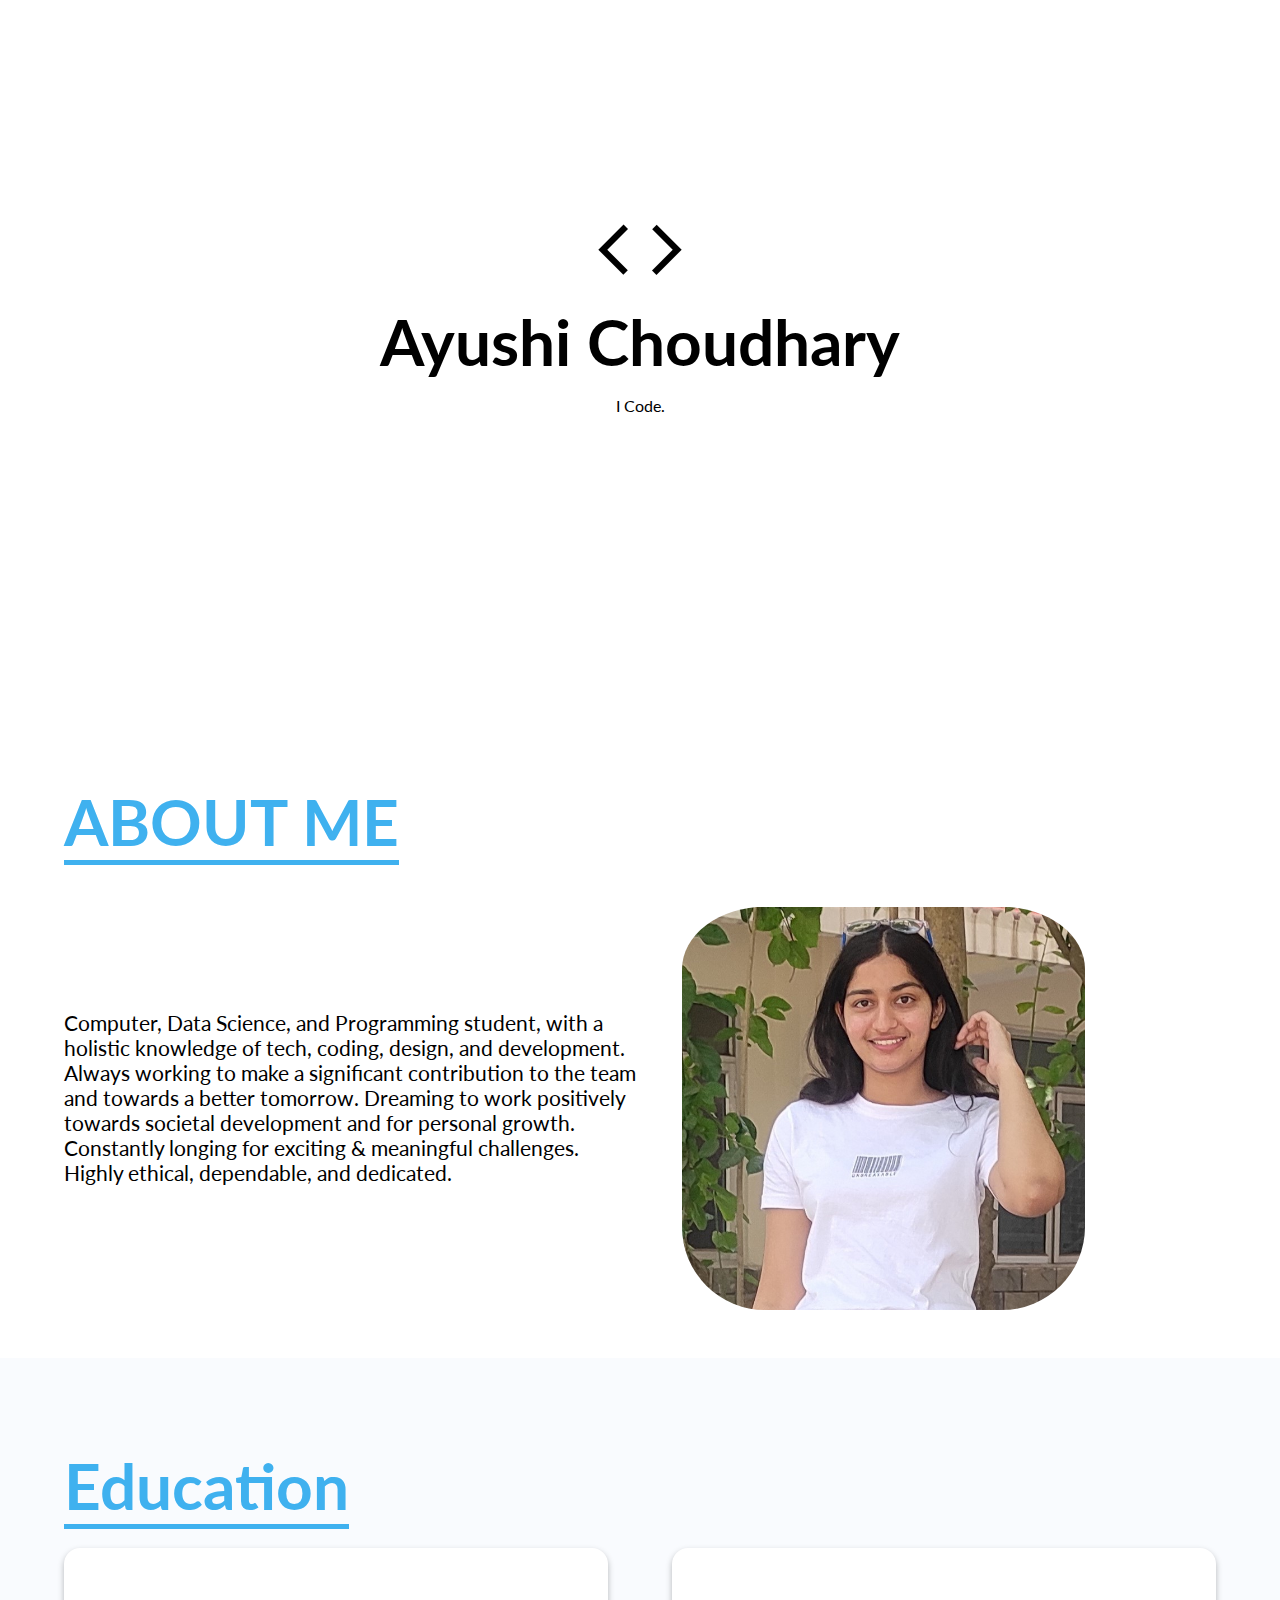
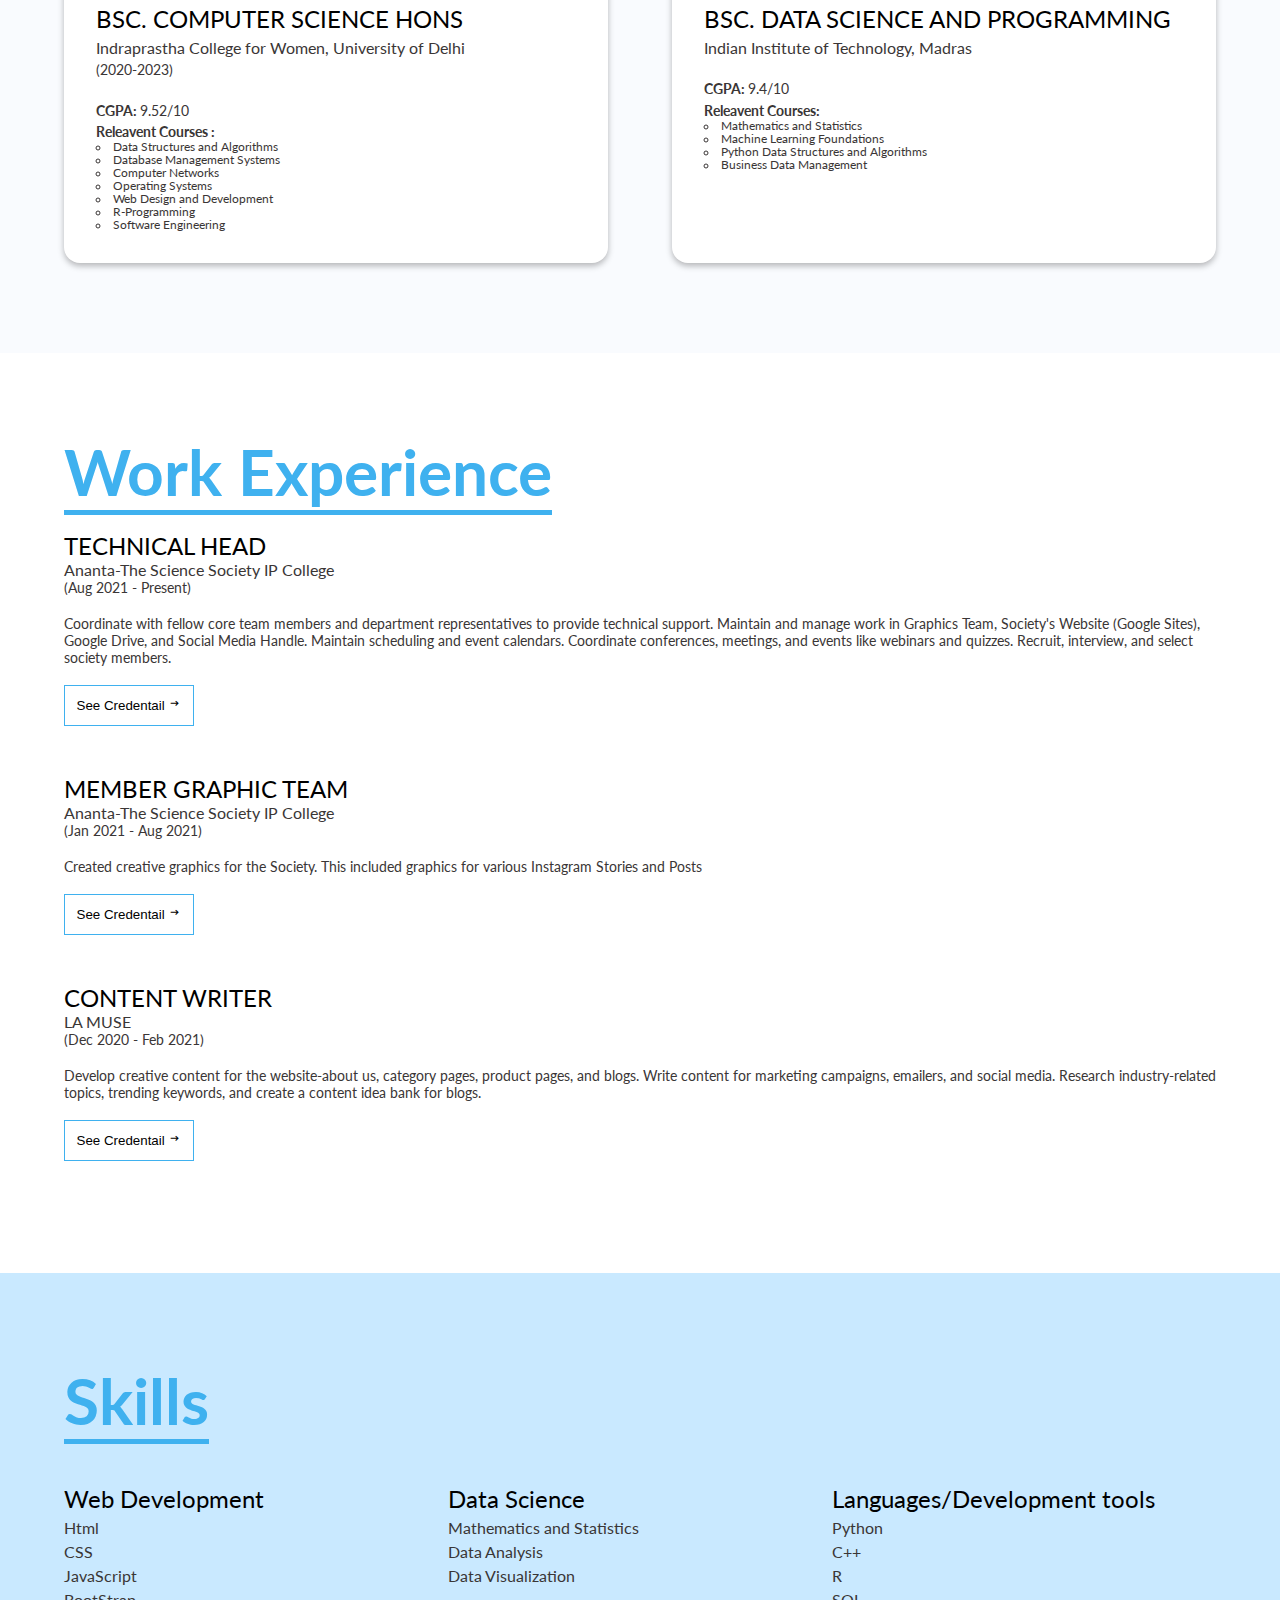
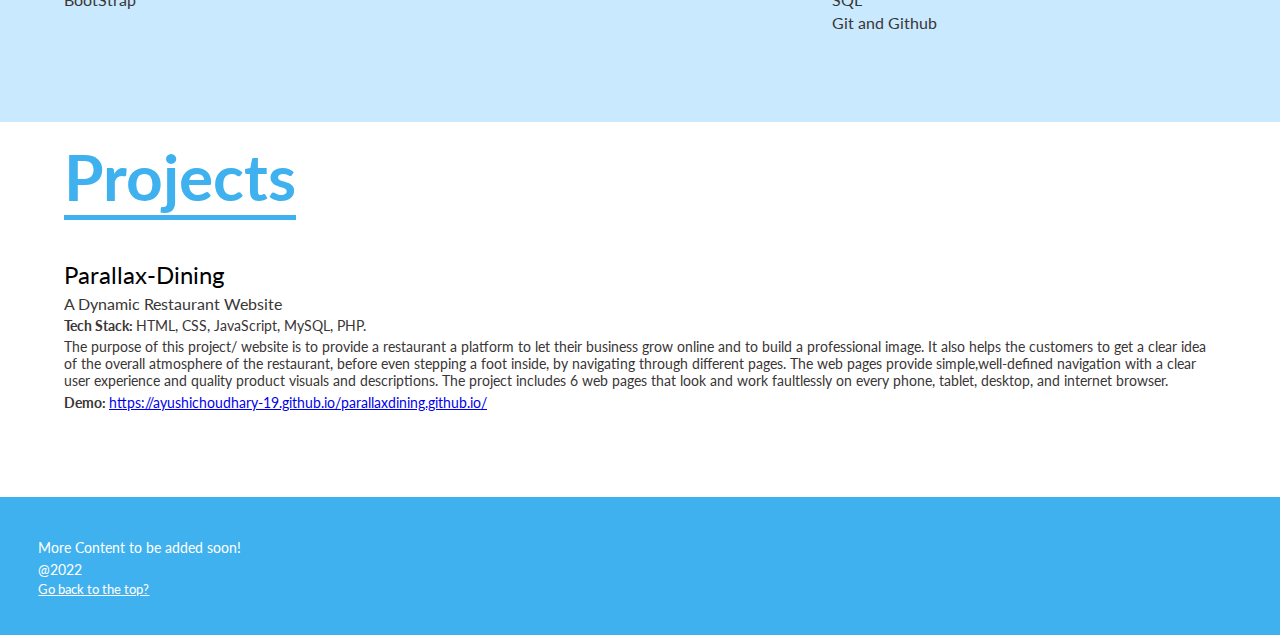
==== index.html @ 1854f790 "commenting incomplete navbar links" ====
<!DOCTYPE html>
<html lang="en">
<head>
    <meta charset="UTF-8">
    <meta http-equiv="X-UA-Compatible" content="IE=edge">
    <meta name="viewport" content="width=device-width, initial-scale=1.0">
    <title>Ayushi Choudhary</title>

    <!-- For Google Icons -->
    <link rel="stylesheet" href="https://fonts.googleapis.com/css2?family=Material+Symbols+Outlined:opsz,wght,FILL,GRAD@40,200,0,0" />
    <link rel="stylesheet" href="https://fonts.googleapis.com/css2?family=Material+Symbols+Outlined:opsz,wght,FILL,GRAD@48,400,0,0" />

     <!-- CSS File -->
     <link rel="stylesheet" href="portfolio.css">
     

</head>

<body id="body" >
   <header>
    <li><button id="hamburger-button" onclick="showNavbar()"><span class="material-symbols-outlined hamburger" id="hamburger">
        menu
        </span>
    </button></li>  
   
    <nav id="navbar">
        <button  id="hamburger-button" onclick="hideNavbar()">  <span class="material-symbols-outlined close-icon" id="close-icon">
            close
            </span>
        </button>
        <ul>
                
            <li>
                <a href="#education"> Education</a>
            </li>
            <li>
                <a href="#work-experience">Work Experience</a>
            </li>
            <li>
               <a href="#skills">Skills</a> 
            </li>
            <li>
               <a href="#projects">Projects</a> 
            </li>
            <!-- <li>
                <a href="#certificates">Certificates</a> 
            </li>
            <li>
                <a href="#achievements">Achievements</a> 
            </li> -->
          
        </ul>

        <ul class="right-nav-elements">
            <li>
                <span class="contact-me-span">
                    <button class="dropbtn">Contact Me
                     <span class="material-symbols-outlined drop-down" >
                    arrow_drop_down </span> 
                    </button> 
                    <div class="dropdown-content">
                        <a href="">Linkdin <i class="fa-thin fa-envelope"></i></a>
                        <a href="">Email</a>
                    </div>
                </span>
                <span class="material-symbols-outlined dark-mode" id="dark-mode"onclick="toDarkMode()">
                    dark_mode
                    </span>
                    <span class="material-symbols-outlined light-mode" id="light-mode"onclick="toLightMode()">
                        light_mode
                        </span>    
            
            </li>
        </ul>

                
    </nav>
<!-- header -->
 
            
        <div class="header-content">
        <span class="material-symbols-outlined code-icon">
            code
            </span>
        <h1>Ayushi Choudhary</h1>
        <p>I <span id="changing">Code</span>.</p>
        </div>

    </header>

    <div class="about-me">
        <h1>
            ABOUT ME
        </h1>
   
        <div class="about-me-content">
            <p>Computer, Data Science, and Programming student, with a holistic knowledge of tech, coding, design, and development. Always working to make a significant contribution to the team and towards a better tomorrow. Dreaming to work positively towards societal development and for personal growth. Constantly longing for exciting & meaningful challenges. Highly ethical, dependable, and dedicated.</p>
            <img src="images/20220718_050954.jpg">

        </div>
    </div> 

    <div class="education"  id="education">
        <h1>
            Education
        </h1>
     
      <br>
        <ul class="education-boxes">
        <div id="CS-Hons">         
        <li>BSC. COMPUTER SCIENCE HONS </li>
        <li class="subname">Indraprastha College for Women, University of Delhi</li>
        <li class="sub-subname">(2020-2023) </li>
        <br>
        <li class="sub-subname"><b>CGPA: </b>9.52/10</li>
        <li class="sub-subname"><b>Releavent Courses : </b>
            <ul class="list-of-courses">
                <li>Data Structures and Algorithms</li>
                <li>Database Management Systems</li>
                <li>Computer Networks</li>
                <li>Operating Systems</li>
                <li>Web Design and Development</li>
                <li>R-Programming</li>
                <li>Software Engineering</li>
            </ul>
        
        </li>
        </div>  
      
        <div id="BSC-DS">
        <li>BSC. DATA SCIENCE AND PROGRAMMING </li>
        <li class="subname">Indian Institute of Technology, Madras</li>
        <br>
      
        <li class="sub-subname"><b>CGPA: </b>9.4/10</li>
        <li class="sub-subname"><b>Releavent Courses: </b>
            <ul class="list-of-courses">
                <li>Mathematics and Statistics</li>
                <li>Machine Learning Foundations</li>
                <li>Python Data Structures and Algorithms</li>
                <li>Business Data Management</li>
            </ul>
        </div>
        </ul>
    </div>

    <!-- WORK EXPERIENCE -->
    <div class="work-experience" id="work-experience">
        <h1>
            Work Experience
        </h1>
       
        <div class="work-experience-content">
            
                <span>
                    <p id="title">TECHNICAL HEAD</p>
                    
                    <p class="subname">Ananta-The Science Society IP College</p>
                    <p class="sub-subname">(Aug 2021 - Present)</p>
                    <br>
               
                    <p class="sub-subname">Coordinate with fellow core team members and department representatives to provide technical support. Maintain and manage work in Graphics Team, Society's Website (Google Sites), Google Drive, and Social Media Handle. Maintain scheduling and event calendars. Coordinate conferences, meetings, and events like webinars and quizzes. Recruit, interview, and select society members.</p>
                  <br>
                    <button class="view-more">See Credentail  <span class="material-symbols-outlined arrow">
                        arrow_right_alt
                        </span></button>
                </span>
            <!-- <img src="images/png_20220718_060745_0000.png"> -->
            <span>
            
            
                <p id="title">MEMBER GRAPHIC TEAM</p>
                
                <p class="subname">Ananta-The Science Society IP College</p>
                <p class="sub-subname">(Jan 2021 - Aug 2021)</p>
                <br>
                 
                <p class="sub-subname">Created creative graphics for the Society. This included graphics for various Instagram Stories and Posts</p>
                <br>
                <button class="view-more">See Credentail  <span class="material-symbols-outlined arrow">
                    arrow_right_alt
                    </span></button>
           </span>
           <!-- <img src="images/20220718_060437.jpg"> -->
           <span>
            <p id="title">CONTENT WRITER</p>
            
            <p class="subname">LA MUSE</p>
            <p class="sub-subname">(Dec 2020 - Feb 2021)</p>
            <br>
       
            <p class="sub-subname">Develop creative content for the website-about us, category pages, product pages, and blogs. Write content for marketing campaigns, emailers, and
                social media. Research industry-related topics, trending keywords, and
                create a content idea bank for blogs.</p>
                <br>
            <button class="view-more">See Credentail  <span class="material-symbols-outlined arrow">
                   arrow_right_alt
              </span>  </button>  
        </span>
        <!-- <img src="images/20220718_060456.jpg"> -->
    
      
    </div>
    </div>

    <!-- skills -->
    <div class="skills" id="skills">
        <h1>Skills</h1>
        <div class="skills-grid">
        <ul class="skills-cell">
            <li class="each-skill-heading">Web Development</li>
            <li class="subname">Html</li>
            <li class="subname">CSS</li>
            <li class="subname">JavaScript</li>
            <li class="subname">BootStrap</li>
        </ul>
        <ul class="skills-cell">
            <li class="each-skill-heading">Data Science</li>
            <li class="subname">Mathematics and Statistics</li>
            <li class="subname">Data Analysis</li>
            <li class="subname">Data Visualization</li>
        </ul>
        <ul class="skills-cell">
            <li class="each-skill-heading">Languages/Development tools</li>
            <li class="subname">Python</li>
            <li class="subname">C++</li>
            <li class="subname">R</li>
            <li class="subname">SQL</li>
            <li class="subname">Git and Github</li>
        </ul>
    </div>
</div>

    <!-- projects -->
    <div class="projects" id="projects">
        <h1>
            Projects
        </h1>
      <div class="project-contents">
        <ul>
        <span>
        <li class="CS-Hons">Parallax-Dining</li>
        <li class="subname">A Dynamic Restaurant Website</li>
        <li class="sub-subname"> <b>Tech Stack: </b> HTML, CSS, JavaScript, MySQL, PHP. </li>
        <li class="sub-subname">The purpose of this project/ website is to provide a restaurant a platform to let their business grow online and to build a professional image. It also helps the customers to get a clear idea of the overall atmosphere of the restaurant, before even stepping a foot inside, by navigating through different pages. The web pages provide simple,well-defined navigation with a clear user experience and quality product visuals and descriptions. The project includes 6 web pages that look and work faultlessly on every phone, tablet, desktop, and internet browser.</li> 
        <li class="sub-subname"><b >Demo: </b><a href="https://ayushichoudhary-19.github.io/parallaxdining.github.io/">https://ayushichoudhary-19.github.io/parallaxdining.github.io/</a></li>
        </span>  
       
    </ul>
    
    </div>     
    </div>

    <br>
    <br>

<footer>
  <ul>
<li class='sub-subname'>
More Content to be added soon!
</li>
<li class='sub-subname'>
@2022 
</li>
<li>
<a href="#"> Go back to the top? </a>
</li>
</ul>
</footer>

<!-- JS File -->
<script src="portfolioscript.js"></script>
<script src="modes.js"></script>

</body>
</html>
---- portfolio.css ----
@import url('https://fonts.googleapis.com/css2?family=Lato&display=swap');

body{
    margin: 0em;
    overflow-y: scroll;
    font-family: 'Lato', 'Lucida Sans', 'Lucida Sans Regular', 'Lucida Grande', 'Lucida Sans Unicode', Geneva, Verdana, sans-serif;
    overflow-x: hidden;
    word-wrap: break-word;
    text-align: left;
    padding: 0em;
    width: 100%;
    background-color: white; 
    color: #000;
   
}

:root{
   --blue:#3fb1ef;
   --darkmodeblue:#1d3d4f;
   --grey:#292929;
   --darkgrey:#131417;
   --offblack: #121212;
   --purple:#9649f3;

}

nav a{
    text-decoration: none;
    color: white;
    padding: 0.8em;
}
nav a:active{
    text-decoration: none;
    color: #000;
    
}
nav a:hover{
    border-bottom: 3px solid white;
    transition: all 0.3s ease-in-out;
}



li{
    list-style: none;
}
ul{
    margin:0em;
    padding: 0em;
}
h1{
    font-size: 4em;
    margin-top: 0.2em;
    margin-bottom: 0.2em;
    color: var(--blue);
    border-bottom: 5px solid var(--blue);
    width: fit-content;
}
header h1{
    color: #000;
    border: none;
    width: auto;
}
div li{
    font-size: 1.5em;
}



#navbar{
/* background-color:var(--blue); */
width: 100%;
height: auto;
margin: 0em 0em;
/* position: fixed; */
display: grid;
grid-template-columns: 8fr 1fr;
background:none;
/* box-shadow: 0px 4px 8px 0px rgba(0,0,0,0.2); */

}

nav li{
    margin: 0em;
    float: left;
    list-style: none;
    padding: 2% 0em 2% 2.5%;
    text-align: center;
}


div{
    padding: 1em 4em 3em 4em;
 }

#hamburger,#close-icon{
    display: none;
}
#hamburger-button{
    display: none;
}

.drop-down{
    font-size:16px !important;
 }
.drop-down:hover{
    transform: rotate(180deg);
    transition: all 1s ease-in-out ;
 }
 
  .dropbtn{
    font-family: 'Lucida Sans', 'Lucida Sans Regular', 'Lucida Grande', 'Lucida Sans Unicode', Geneva, Verdana, sans-serif;
    font-size: inherit;
    background: none;
    border: none;
    color: white;
    padding-top: 1em;
    
 
  }

 .dropdown-content{
    overflow: hidden;
    min-width: fit-content;
    padding: 0em;
    height: 0em;
    transition: all 0.5s ease-out;
 }

 .dropdown-content a {
    float: none;
    color: black;
    background-color:white; 
    padding: 0.8em;
    text-decoration: none;
    display: block;
    text-align: left;
    margin-bottom: 2%;
    }
    
  
  /* Show the right-nav-elements menu on hover */
  .contact-me-span:hover .dropdown-content {
    display: block;
    transition: all 0.5s ease-in;
    height:6em;
  }
  .right-nav-elements li{
    display: flex;
  }
  .contact-me-span{
    width: 11em;
  }


    /* dark-mode */
    .dark-mode{
        display: block;
        color: white;
        padding: 10%;
        height: 1em;
        background: none;
        border-radius: 10em;
        
        
     }
     .dark-mode:hover, .dark-mode:active{
        background-color: rgba(255, 255, 255, 0.315);
        transition: all 0.5s ease-in-out;
     }
     /*   /* light-mode */
    .light-mode{
        display: none;
        color: white;
        padding: 10%;
        height: 1em;
        background: none;
        border-radius: 10em;   
     }

     .light-mode:hover, .light-mode:active{
        background-color: rgba(255, 255, 255, 0.315);
        transition: all 0.5s ease-in-out;
     } 
  /* header */
  h1{
    margin: 0em;
  }

  .header-content{
    text-align: center;
    padding-top: 10%;
    padding-bottom: 20%;
    padding-left: 2em;
    padding-right: 2em;

  }
  header{
    
    animation: gradient-background 10s infinite;
  }

  @keyframes gradient-background{
    
    0%{background-color: rgb(149, 71, 253)}
    5%{background-color: #3a59f5;}
    15%{background-color: rgb(10, 104, 186)}
    20%{background-color: rgb(13, 178, 243);}
    25%{background-color: rgb(11, 127, 243);}
    30%{background-color: rgb(11, 162, 243);}
    35%{background-color: rgb(19, 223, 245);}
    40%{background-color: rgb(52, 245, 190);}
    45%{background-color: rgb(83, 247, 127);}
    50%{background-color: rgb(129, 253, 109);}
    55%{background-color: rgb(219, 252, 88);}
    60%{background-color: rgb(253, 225, 88);}
    65%{background-color: rgb(254, 204, 129);}
    70%{background-color: rgb(254, 167, 129);}
    75%{background-color: rgb(254, 129, 129);}
    80%{background-color: rgb(243, 130, 145);}
    85%{background-color: rgb(253, 121, 205)}
    90%{background-color: rgb(253, 37, 170)}
    95%{background-color: rgb(252, 63, 78)}
    100%{background-color: rgb(127, 42, 254);} 
  } 
.code-icon{
    font-size: 100px !important;
}



/* about me */

.about-me{
    padding-top: 6em;
}

 div div{
    padding: 0px;
    padding-top: 1em;
} 


.about-me-content{
    display: grid;
    grid-template-columns: 50% 50%;
    font-size: 1.3em;
    column-gap: 2em;
    align-items: center;
}
.about-me-content img{
    width: 70%;
    height: auto;
    border-radius: 4em;

}


/* Education */
.education{
    background-color: #f9fbfe;
    padding-top: 7%;
    padding-bottom: 7%;
    /* color:#2b546a; */
}
li li{
    font-size: 1.2em;
}

 div li{
    padding-top: 1em;
   }


.work-experience{
    margin-top: 5%;
    margin-bottom: 5%;
}

.education-boxes{
    display: grid;
    grid-template-columns: 1fr 1fr;
    column-gap: 4em; 
}
#BSC-DS, #CS-Hons{
    background-color: white;
    box-shadow: 0px 3px 6px 0px rgba(0, 0, 0, 0.279);
    text-align: left;
    border-radius: 1em;
    padding: 2em 2em;  
    color:black;
}
#BSC-DS:hover, #CS-Hons:hover{
    box-shadow: 2px 5px 10px 2px rgba(0, 0, 0, 0.279);
    transition: 0.5s;
}

.list-of-courses li{
    padding: 0em;
    margin: 0em;
    list-style:circle;
    list-style-position:inside;
    font-size: 0.8em;
}



/* work-experience */
#title{
    font-size: 1.5em;
}

.subname{
    font-size: 1em;
    padding-top: 0.3em;
    color: rgb(58, 54, 54);  
}
.sub-subname{
    font-size: 0.9em;
    padding-top: 0.3em;
    color: rgb(58, 54, 54);  
}

.work-experience-content{
    display: flex;
    flex-direction: column;
    row-gap: 3em;
}
.work-experience-content p{
    margin: 0em;
    padding: 0em;
}

.work-experience-content img{
    height:80%;
}

/* Skills */
.skills{
    background-color: rgb(201, 233, 255);
    padding-top: 7%;
    padding-bottom: 7%;
    
}

.skills-grid{
    display: grid;
    grid-template-columns: 1fr 1fr 1fr;
}
.each-skill-heading{
    color: black;
}
.view-more{
    border: 1.5px solid var(--blue);
    padding: 1%;
    background-size: 200% 100%;
    background-image: linear-gradient(to right, white 50%, var(--blue) 50%);
    transition: background-position 0.5s;

}
.arrow{
    font-size: 1em;
}
.view-more:hover{
    border: 1.5px solid var(--blue);
    padding: 1%;
    background-color: var(--blue);
    color: white;
    background-position: -100% 100%;
}
.arrow{
    font-size: 1em;
}


/* Projects */
.project-contents iframe{
    margin-top: 3em;
    width: 100%;
    height:80vh;
}

    
footer {
    display:flex;
    padding:3%;
    height:4%;
    background-color:var(--blue);
    }
footer li{
    color: white !important;
}
footer a{
    color: white;
    font-size: small;
}

/* bacause some nav bar elements ar two worded and padding becomes weird below this */
@media screen and (max-width: 910px) {
        nav li{
            margin: 0em;
            float: left;
            list-style: none;
            width:auto;
            padding: 2% 0em 2% 2.5%;
            text-align: center;
            /* the only change is font size */
            font-size: 0.90em;  
        }

        nav{
            width: 100%;
        }
    
      
        h1{
            font-size: 3em;
            margin-top: 0.2em;
            margin-bottom: 0.2em;
        }
        div li{
            font-size: 1.5em;
        }
    }
      img{
        height: 100%;
        width: 100%;
        align-self: center;
        padding-top: 1em;

    }
    


  /* for phone screens */
@media screen and (max-width: 635px) {
    body{
        width:100%;
        overflow-x: hidden;
    }
    
    #navbar{
        visibility: hidden;
        grid-template-columns: 2fr 1fr;
        height: 21em; 
        width: 0;
        position: fixed;
        background-color: var(--blue);
        color: #000;
        transition: all 0.5s ease-in-out;
    }

    nav ul{
        padding: 0em 2em;
    }
    nav li {
      float: none;
      display: block;
      width: 100%;
      padding-top: 2em;
      text-align: left; /* If you want the text to be left-aligned on small screens */
    }
   
    h1{
        font-size: 3em;
        margin-top: 0.1em;
        margin-bottom: 0.1em;
    }

    div li{
        font-size: 1em;
    
    }

    .right-nav-elements li{
        float: right;
    }
    .dropdown-content{
        background:none;
        box-shadow: 0px 0px 0px 0px;
        z-index: 1;
        overflow: hidden;
        padding: 0em;
        height: 0em;
        transition: all 0.5s ease-out;
     }
     
  .dropbtn{
    padding-top: 0em;
  }
    /* darkmode */
    .right-nav-elements li{
        flex-direction: column;
    }

 
     /* Hamburger */
     #hamburger{
        display: block;
        font-size: 2em;
        color: #000;
        padding: 0.5em;
        width: max-content;
        border-radius: 1em;
    }

     #hamburger-button{
        display: block;
        position:fixed;
        background: none;
        border: none;
        padding: 0em;
        margin: 0em;
        text-align: left;
     }
   


     #hamburger:hover, #hamburger:active{
        background-color: rgba(70, 58, 58, 0.164);
        transition: all 0.5s ease-in-out;
     }
     #close-icon:active,#close-icon:hover{
        background-color: rgba(255, 255, 255, 0.315);
        transition: all 0.5s ease-in-out;
     }
     #close-icon{
        display: block;
        font-size: 2em;
        padding: 0.5em;
        color: white;
        width: max-content;
        border-radius: 1em;
     }
     



   
     /* about me */
    .about-me-content{
        display: block;
        font-size: 1em;
    }
    .about-me-content img{
        width: 100%;
        height: 100%;
        border-radius: 30em;
    }
     /* education */
    .education-boxes{
        display:block;
        padding: 1%;
    }

    #BSC-DS, #CS-Hons{
    margin-top: 0.8em;
    margin-bottom: 0.8em;   
    }

    .subname{
        font-size: 0.9em;
        padding-top: 0.3em;
        color: rgb(58, 54, 54);  
    }
    .sub-subname{
        font-size: 0.7em;
        padding-top: 0.3em;
        color: rgb(58, 54, 54);  
    }

    .work-experience-content{
        display: block;
    }
    .work-experience-content img{
        height: 100%;
        width: 100%;
        align-self: center;
        padding-top: 1em;

    }
    #title{
        padding-top: 1em;
    }

    .skills-grid{
        display:block;

    }
   

 
    .project-contents iframe{
        margin-top: 3em;
        width: 100%;
    }


}
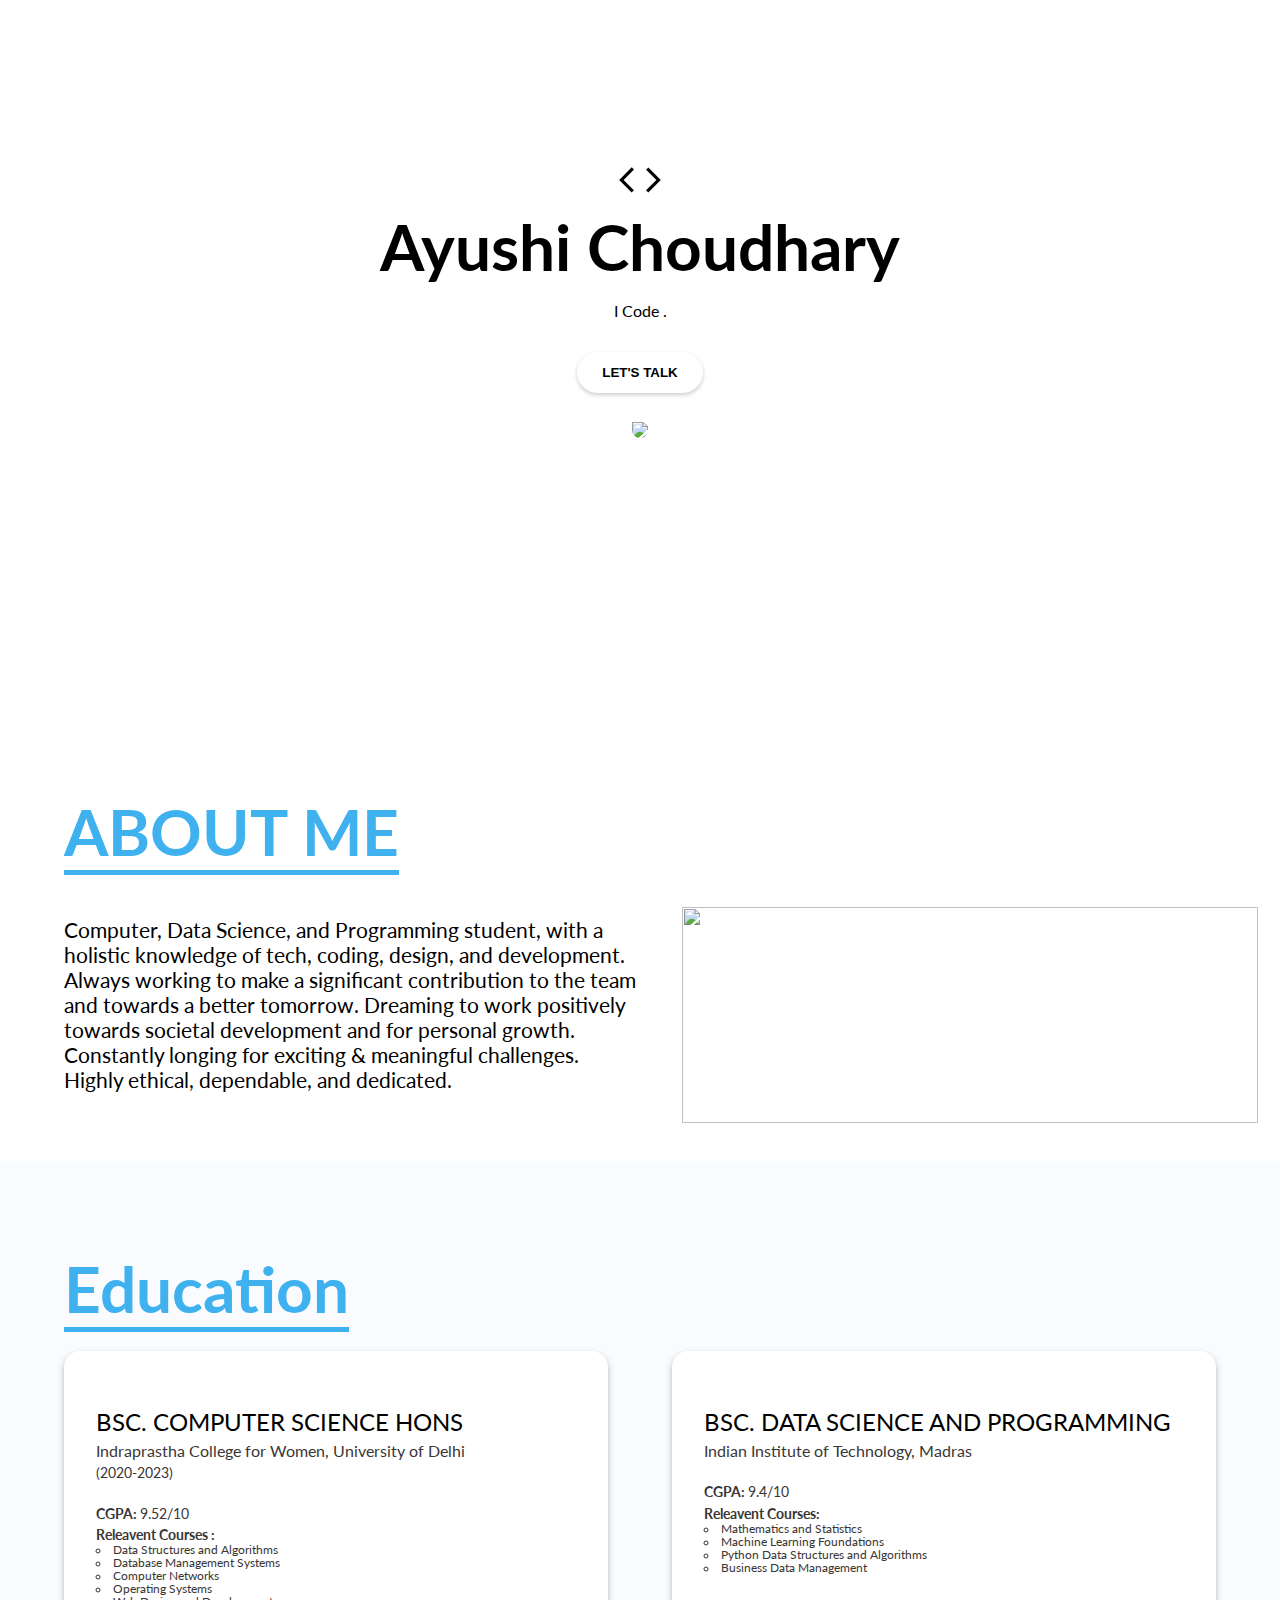
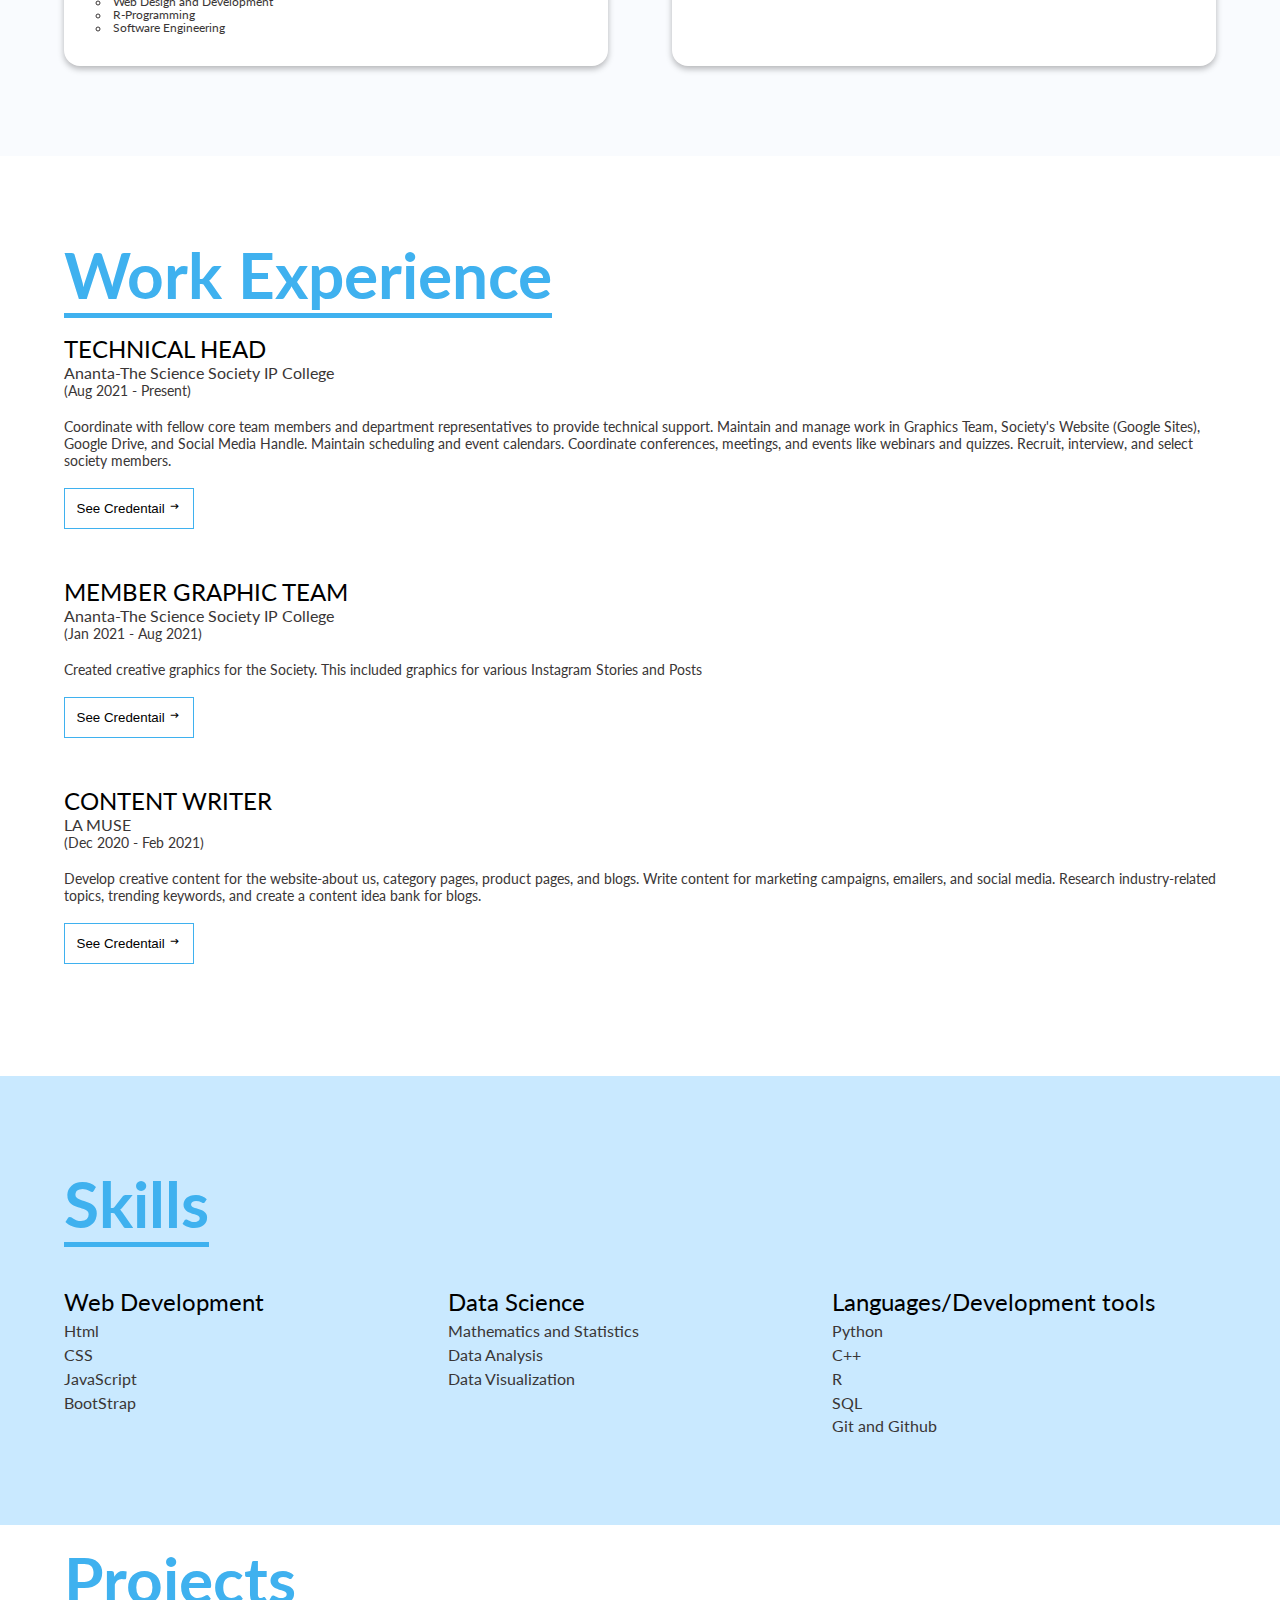
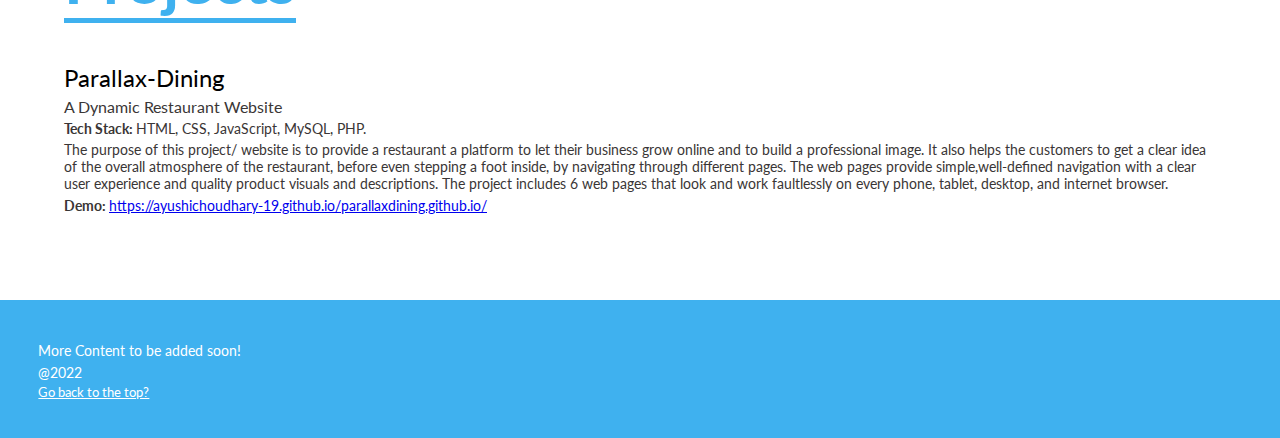
==== commit d4ac9a34: "home page++" ====
--- a/index.html
+++ b/index.html
@@ -9,15 +9,14 @@
     <!-- For Google Icons -->
     <link rel="stylesheet" href="https://fonts.googleapis.com/css2?family=Material+Symbols+Outlined:opsz,wght,FILL,GRAD@40,200,0,0" />
     <link rel="stylesheet" href="https://fonts.googleapis.com/css2?family=Material+Symbols+Outlined:opsz,wght,FILL,GRAD@48,400,0,0" />
-
-     <!-- CSS File -->
+    <link rel="stylesheet" href="https://fonts.googleapis.com/css2?family=Material+Symbols+Outlined:opsz,wght,FILL,GRAD@40,300,0,0" />   <!-- CSS File -->
      <link rel="stylesheet" href="portfolio.css">
      
 
 </head>
 
 <body id="body" >
-   <header>
+   <header class="header-background-light">
     <li><button id="hamburger-button" onclick="showNavbar()"><span class="material-symbols-outlined hamburger" id="hamburger">
         menu
         </span>
@@ -68,7 +67,7 @@
                     </span>
                     <span class="material-symbols-outlined light-mode" id="light-mode"onclick="toLightMode()">
                         light_mode
-                        </span>    
+                    </span>    
             
             </li>
         </ul>
@@ -83,7 +82,20 @@
             code
             </span>
         <h1>Ayushi Choudhary</h1>
-        <p>I <span id="changing">Code</span>.</p>
+        <p>I <span id="changing-container">
+            Code
+        </span>.</p>
+        <div >
+            <a href="#" class="button-link">
+                <button class="lets-talk-btn" href="linkedin.com">
+                    LET'S TALK
+                    <!-- <span class="material-symbols-outlined">
+                        chat
+                        </span> -->
+                </button>
+              </a>
+              </div>
+        <img src="images/profile-pic (14).png">
         </div>
 
     </header>
@@ -95,7 +107,7 @@
    
         <div class="about-me-content">
             <p>Computer, Data Science, and Programming student, with a holistic knowledge of tech, coding, design, and development. Always working to make a significant contribution to the team and towards a better tomorrow. Dreaming to work positively towards societal development and for personal growth. Constantly longing for exciting & meaningful challenges. Highly ethical, dependable, and dedicated.</p>
-            <img src="images/20220718_050954.jpg">
+            <img src="images/profile-pic (14).png">
 
         </div>
     </div> 
--- a/portfolio.css
+++ b/portfolio.css
@@ -117,15 +117,15 @@
     color: white;
     padding-top: 1em;
     
- 
   }
 
  .dropdown-content{
     overflow: hidden;
     min-width: fit-content;
     padding: 0em;
-    height: 0em;
     transition: all 0.5s ease-out;
+    visibility: hidden;
+    opacity: 0;
  }
 
  .dropdown-content a {
@@ -138,13 +138,14 @@
     text-align: left;
     margin-bottom: 2%;
     }
-    
+
   
   /* Show the right-nav-elements menu on hover */
   .contact-me-span:hover .dropdown-content {
     display: block;
     transition: all 0.5s ease-in;
-    height:6em;
+    visibility: visible;
+    opacity: 1;
   }
   .right-nav-elements li{
     display: flex;
@@ -158,7 +159,8 @@
     .dark-mode{
         display: block;
         color: white;
-        padding: 10%;
+        padding: 6%;
+        margin-right: 2em;
         height: 1em;
         background: none;
         border-radius: 10em;
@@ -173,7 +175,8 @@
     .light-mode{
         display: none;
         color: white;
-        padding: 10%;
+        padding: 6%;
+        margin-right: 2em;
         height: 1em;
         background: none;
         border-radius: 10em;   
@@ -190,18 +193,18 @@
 
   .header-content{
     text-align: center;
-    padding-top: 10%;
+    padding-top: 1%;
     padding-bottom: 20%;
     padding-left: 2em;
     padding-right: 2em;
 
   }
-  header{
-    
-    animation: gradient-background 10s infinite;
-  }
-
-  @keyframes gradient-background{
+  .header-background-light{
+    
+    animation: gradient-background-light 20s infinite;
+  }
+
+  @keyframes gradient-background-light{
     
     0%{background-color: rgb(149, 71, 253)}
     5%{background-color: #3a59f5;}
@@ -224,10 +227,91 @@
     95%{background-color: rgb(252, 63, 78)}
     100%{background-color: rgb(127, 42, 254);} 
   } 
-.code-icon{
-    font-size: 100px !important;
-}
-
+
+  .header-background-dark{
+    
+    animation: gradient-background-dark 20s infinite;
+  }
+  @keyframes gradient-background-dark {
+    0% {background-color: rgb(50, 0, 116);}
+    5% {background-color: #001063;}
+    10% {background-color: rgb(0, 42, 79);}
+    15% {background-color: rgb(0, 66, 92);}
+    20% {background-color: rgb(0, 38, 77);}
+    25% {background-color: rgb(1, 47, 72);}
+    30% {background-color: rgb(0, 0, 0);}
+    35% {background-color: rgb(1, 40, 29);}
+    40% {background-color: rgb(2, 33, 11);}
+    45% {background-color: rgb(7, 35, 3);}
+    50% {background-color: rgb(42, 52, 0);}
+    55% {background-color: rgb(40, 34, 0);}
+    60% {background-color: rgb(48, 29, 0);}
+    65% {background-color: rgb(43, 13, 0);}
+    70% {background-color: rgb(50, 0, 0);}
+    75% {background-color: rgb(55, 0, 7);}
+    80% {background-color: rgb(49, 0, 31);}
+    85% {background-color: rgb(45, 0, 28);}
+    90% {background-color: rgb(46, 0, 4);}
+    95% {background-color: rgb(37, 0, 94);}
+    100% {background-color: rgb(0, 0, 0);}
+  }
+  .code-icon{
+    font-size: 50px !important;
+}
+
+header img{
+    width: 20%;
+    height: auto;
+    border-radius: 4em;
+
+}
+
+
+.lets-talk-btn{
+    margin-bottom: 1em; 
+    padding-left: 2%;
+    padding-right: 2%;
+    cursor: pointer;
+    padding-top: 1%;
+    padding-bottom: 1%;
+    border-radius: 3em;
+    color: black;
+    font-family: Montserrat,sans-serif;
+    font-weight: 700;
+    background: white;
+    transition:  0.5s;
+    border: 1px solid white;
+    transform: translate(0%,0%);
+    transition: transform 0.5s;
+    box-shadow: 0 2px 4px rgba(0, 0, 0, 0.2); 
+    
+}
+.lets-talk-btn.active {
+    transform: translate(1%,1%);
+    position: fixed;
+    margin-bottom: 1em;
+    cursor: pointer;
+    border-radius: 1em;
+    border: none;
+    box-shadow: 0 2px 4px rgba(0, 0, 0, 0.2); 
+
+
+  
+  }
+/* .lets-talk-btn:hover{
+    margin-bottom: 1em; 
+    padding-left: 5%;
+    padding-right: 5%;
+    padding-top: 1%;
+    padding-bottom: 1%;
+    border-radius: 3em;
+    /* color:rgb(120,67,233); */
+    /* color: #5BE9B9;  */
+    /* color:black;
+    background: rgba(255, 255, 255, 0.404);
+    border: 1px rgba(255, 255, 255, 0.404);
+
+} */ 
 
 
 /* about me */
@@ -249,12 +333,7 @@
     column-gap: 2em;
     align-items: center;
 }
-.about-me-content img{
-    width: 70%;
-    height: auto;
-    border-radius: 4em;
-
-}
+
 
 
 /* Education */
@@ -431,6 +510,15 @@
 
     }
     
+    .lets-talk-btn.active {
+        transform: translate(617%,471%);
+        position: fixed;
+        background:none;
+        cursor: pointer;
+        border-radius: 10em;
+        box-shadow: 0 2px 4px rgba(0, 0, 0, 0.2); 
+      }
+  
 
 
   /* for phone screens */
@@ -484,11 +572,14 @@
         padding: 0em;
         height: 0em;
         transition: all 0.5s ease-out;
-     }
+    }
      
   .dropbtn{
     padding-top: 0em;
   }
+
+
+
     /* darkmode */
     .right-nav-elements li{
         flex-direction: column;
@@ -523,7 +614,7 @@
      }
      #close-icon:active,#close-icon:hover{
         background-color: rgba(255, 255, 255, 0.315);
-        transition: all 0.5s ease-in-out;
+        transition: all 0.1s ease-in-out;
      }
      #close-icon{
         display: block;
@@ -533,10 +624,23 @@
         width: max-content;
         border-radius: 1em;
      }
-     
-
-
-
+    
+     header img{
+        width:65%
+    }
+     .lets-talk-btn.active {
+        transform: translate(371%,400%);
+        position: fixed;
+        background:none;
+        cursor: pointer;
+        border-radius: 10em;
+        box-shadow: 0 2px 4px rgba(0, 0, 0, 0.2); 
+      }
+  
+      .header-content{
+        padding-top: 20%;
+        padding-bottom: 30%;
+      }
    
      /* about me */
     .about-me-content{
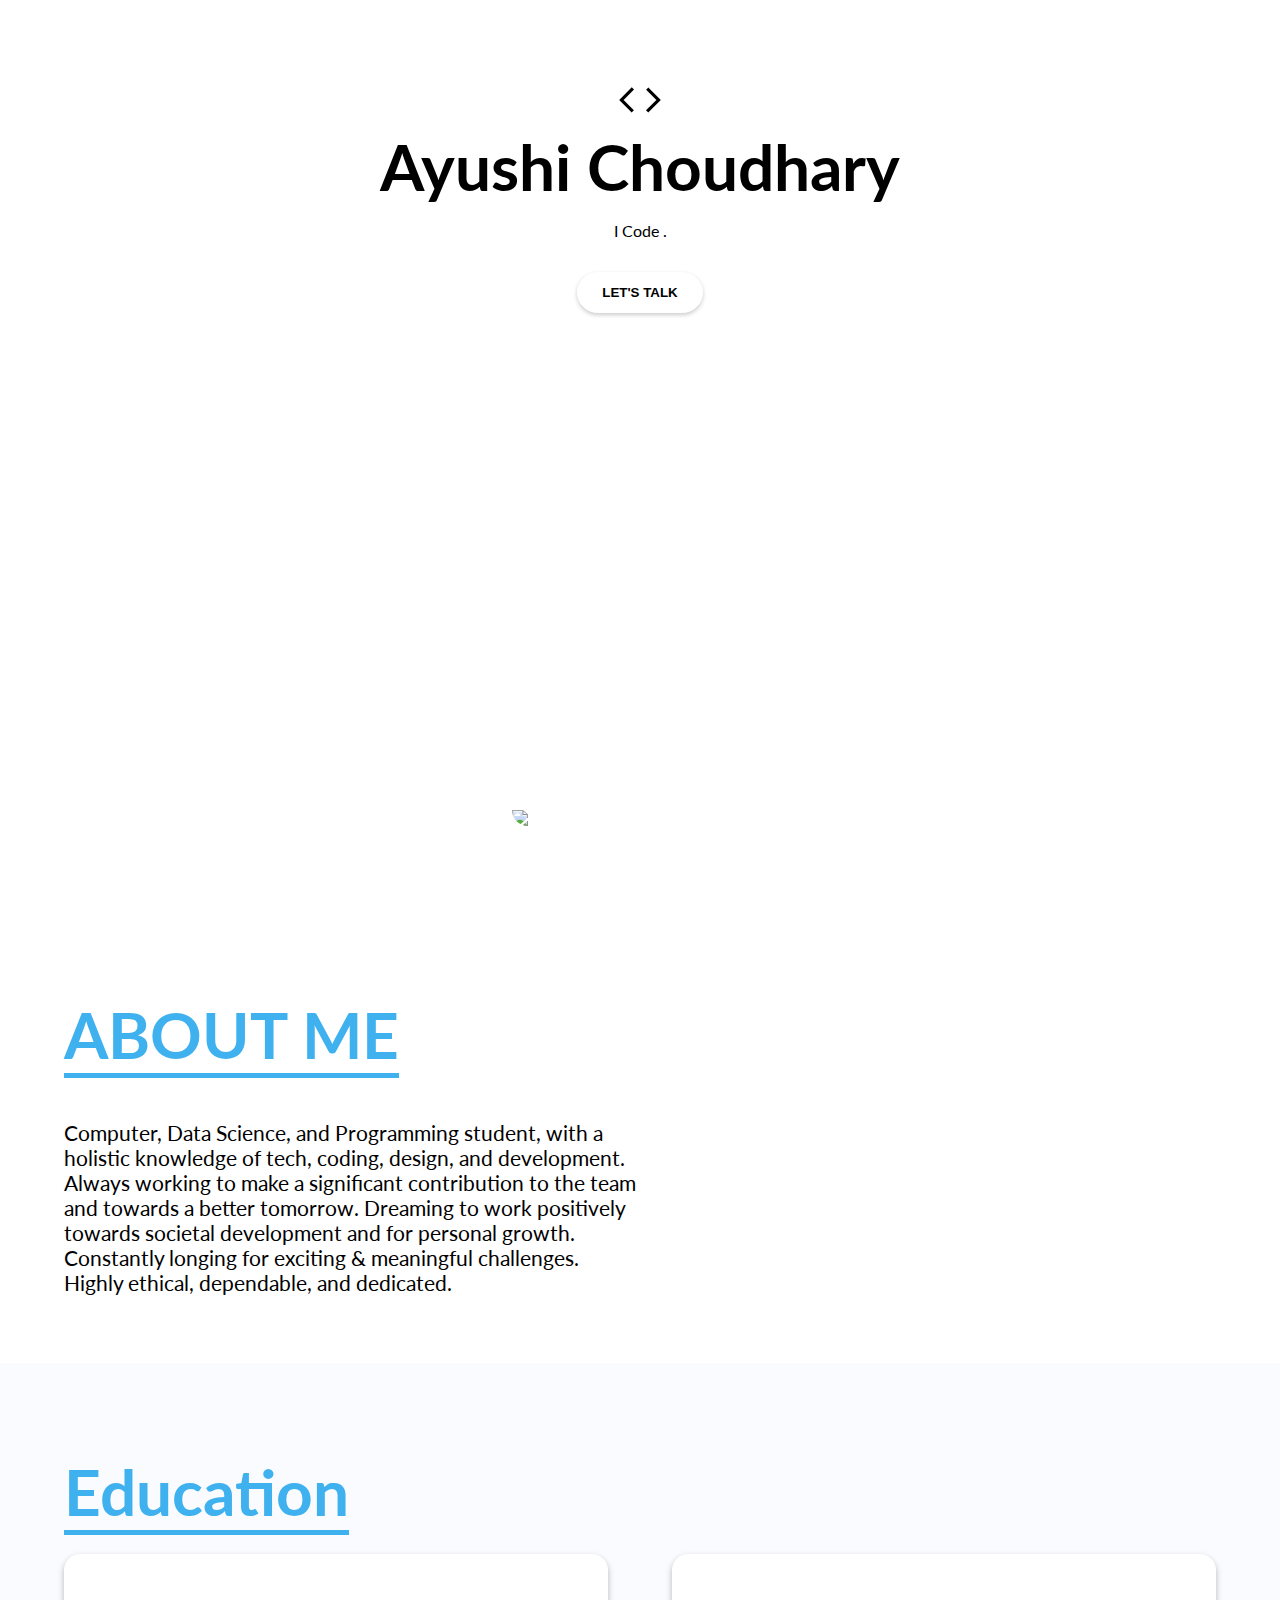
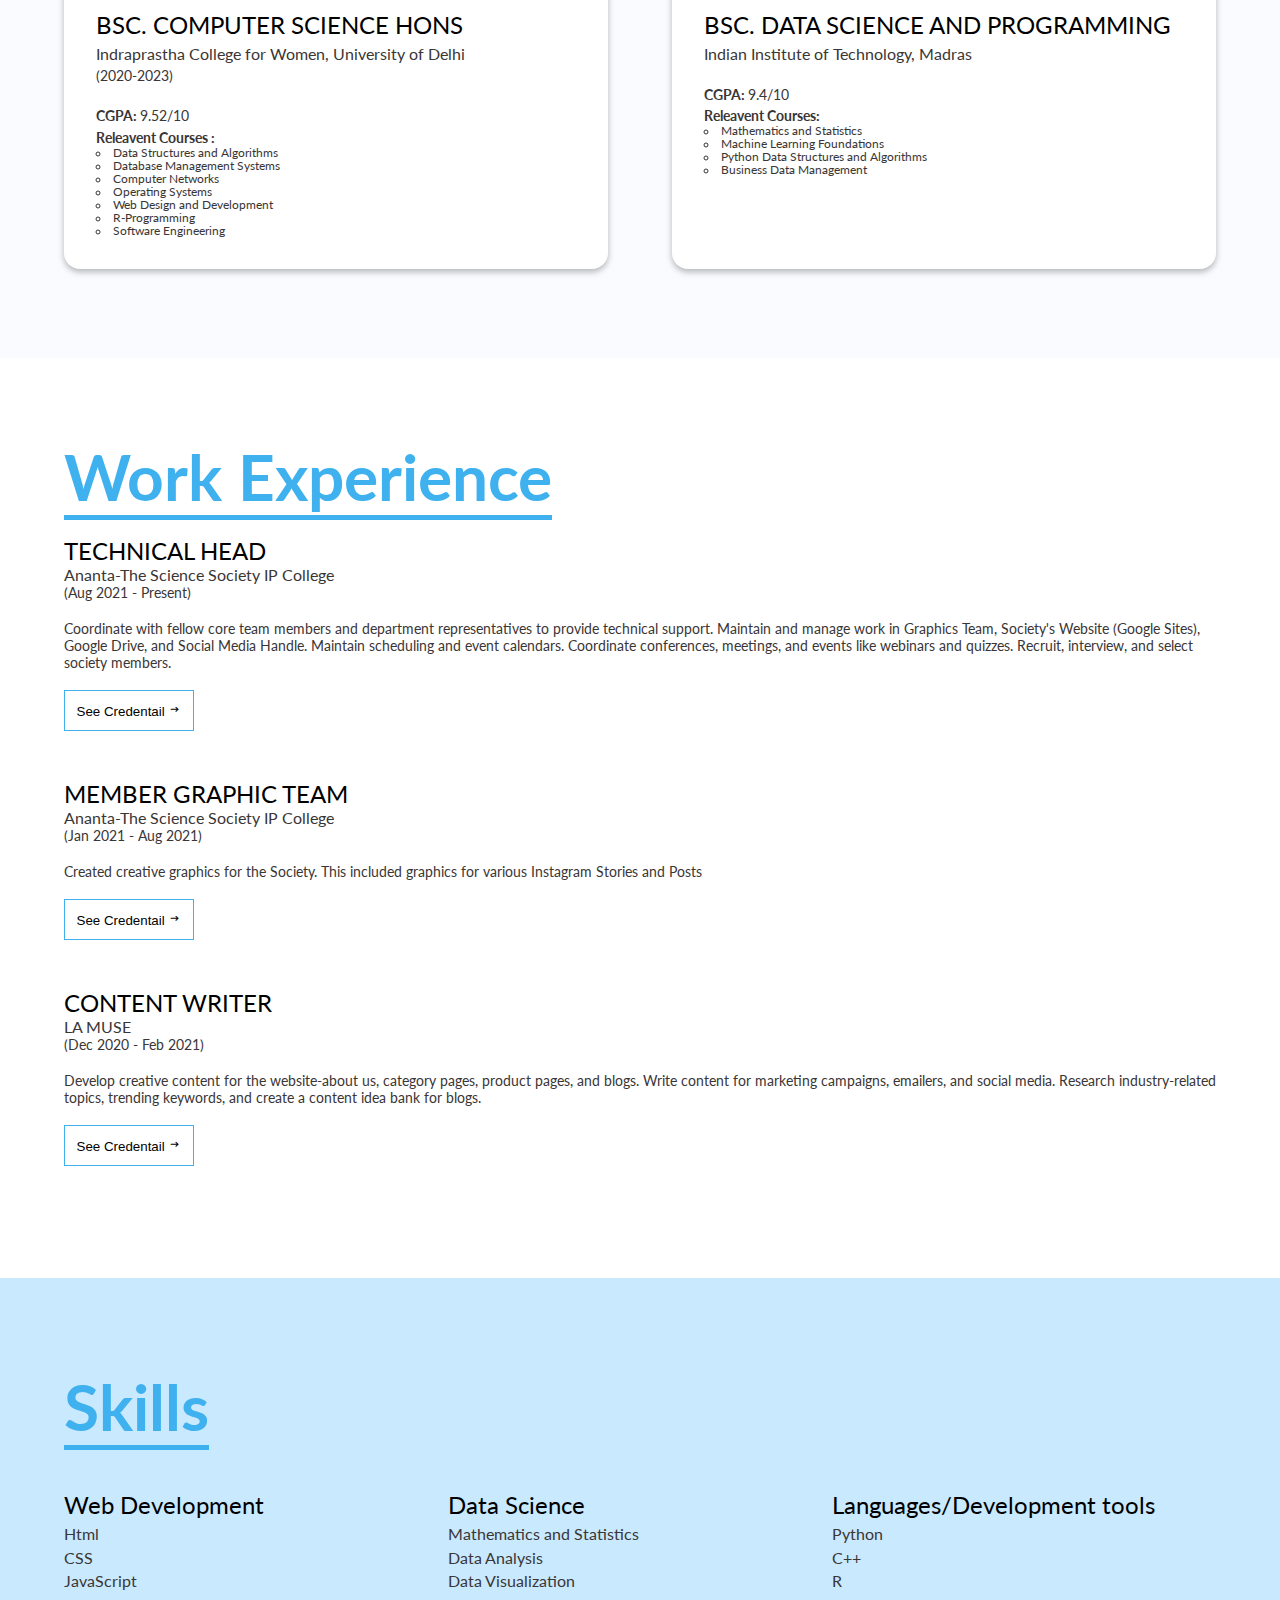
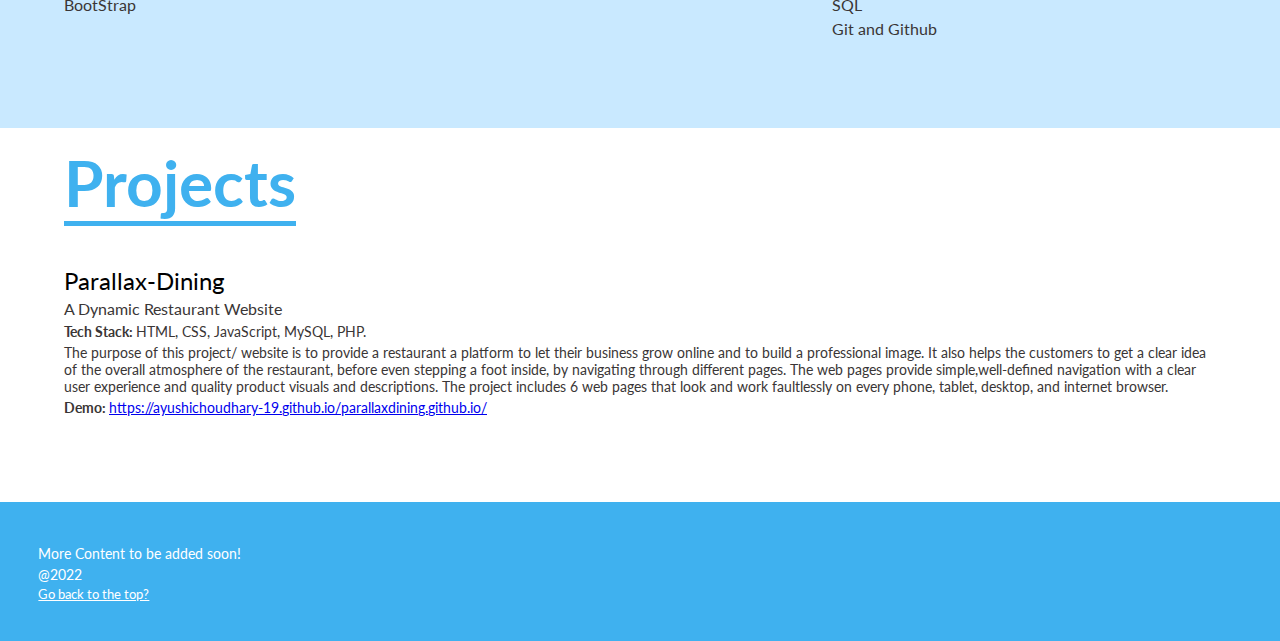
==== commit 6adec24c: "Finally getting the right navbar for mobile" ====
--- a/index.html
+++ b/index.html
@@ -27,7 +27,7 @@
             close
             </span>
         </button>
-        <ul>
+        <ul class="left-nav-elements">
                 
             <li>
                 <a href="#education"> Education</a>
@@ -52,15 +52,8 @@
 
         <ul class="right-nav-elements">
             <li>
-                <span class="contact-me-span">
-                    <button class="dropbtn">Contact Me
-                     <span class="material-symbols-outlined drop-down" >
-                    arrow_drop_down </span> 
-                    </button> 
-                    <div class="dropdown-content">
-                        <a href="">Linkdin <i class="fa-thin fa-envelope"></i></a>
-                        <a href="">Email</a>
-                    </div>
+                <span class="resume-span">
+                    <button class="Resume-button">Resume</button>
                 </span>
                 <span class="material-symbols-outlined dark-mode" id="dark-mode"onclick="toDarkMode()">
                     dark_mode
@@ -68,7 +61,7 @@
                     <span class="material-symbols-outlined light-mode" id="light-mode"onclick="toLightMode()">
                         light_mode
                     </span>    
-            
+
             </li>
         </ul>
 
@@ -107,7 +100,6 @@
    
         <div class="about-me-content">
             <p>Computer, Data Science, and Programming student, with a holistic knowledge of tech, coding, design, and development. Always working to make a significant contribution to the team and towards a better tomorrow. Dreaming to work positively towards societal development and for personal growth. Constantly longing for exciting & meaningful challenges. Highly ethical, dependable, and dedicated.</p>
-            <img src="images/profile-pic (14).png">
 
         </div>
     </div> 
--- a/portfolio.css
+++ b/portfolio.css
@@ -21,7 +21,7 @@
    --grey:#292929;
    --darkgrey:#131417;
    --offblack: #121212;
-   --purple:#9649f3;
+   --purple:#7843e9;
 
 }
 
@@ -56,6 +56,10 @@
     color: var(--blue);
     border-bottom: 5px solid var(--blue);
     width: fit-content;
+}
+
+header{
+    height:100vh;
 }
 header h1{
     color: #000;
@@ -101,66 +105,31 @@
     display: none;
 }
 
-.drop-down{
-    font-size:16px !important;
- }
-.drop-down:hover{
-    transform: rotate(180deg);
-    transition: all 1s ease-in-out ;
- }
- 
-  .dropbtn{
-    font-family: 'Lucida Sans', 'Lucida Sans Regular', 'Lucida Grande', 'Lucida Sans Unicode', Geneva, Verdana, sans-serif;
-    font-size: inherit;
+.right-nav-elements{
+    display: block;
+}
+.right-nav-elements li{
+    display: grid;
+    grid-auto-flow: column;
+    padding:6% 0em 0% 3.5%;
+    visibility: visible ;
+    margin-right: 2em;
+}
+.Resume-button{
     background: none;
-    border: none;
     color: white;
-    padding-top: 1em;
-    
-  }
-
- .dropdown-content{
-    overflow: hidden;
-    min-width: fit-content;
-    padding: 0em;
-    transition: all 0.5s ease-out;
-    visibility: hidden;
-    opacity: 0;
- }
-
- .dropdown-content a {
-    float: none;
-    color: black;
-    background-color:white; 
-    padding: 0.8em;
-    text-decoration: none;
-    display: block;
-    text-align: left;
-    margin-bottom: 2%;
-    }
-
-  
-  /* Show the right-nav-elements menu on hover */
-  .contact-me-span:hover .dropdown-content {
-    display: block;
-    transition: all 0.5s ease-in;
-    visibility: visible;
-    opacity: 1;
-  }
-  .right-nav-elements li{
-    display: flex;
-  }
-  .contact-me-span{
-    width: 11em;
-  }
-
+    border-radius: 2em;
+    padding: 3% 2em 3% 2em;
+    font-family: 'Lato', 'Lucida Sans', 'Lucida Sans Regular', 'Lucida Grande', 'Lucida Sans Unicode', Geneva, Verdana, sans-serif;
+    font-size: 1em;
+border: none;}
 
     /* dark-mode */
     .dark-mode{
         display: block;
         color: white;
         padding: 6%;
-        margin-right: 2em;
+        padding-left: 1em;
         height: 1em;
         background: none;
         border-radius: 10em;
@@ -176,7 +145,7 @@
         display: none;
         color: white;
         padding: 6%;
-        margin-right: 2em;
+        padding-right: 1em;
         height: 1em;
         background: none;
         border-radius: 10em;   
@@ -263,6 +232,10 @@
     width: 20%;
     height: auto;
     border-radius: 4em;
+    position: absolute; 
+     top: 90%; 
+     left: 50%; 
+    transform: translate(-50%, -50%);
 
 }
 
@@ -284,16 +257,21 @@
     transform: translate(0%,0%);
     transition: transform 0.5s;
     box-shadow: 0 2px 4px rgba(0, 0, 0, 0.2); 
+ 
     
 }
 .lets-talk-btn.active {
-    transform: translate(1%,1%);
+    position: fixed;
+    bottom: 10%;
+    right: 2%;
+  transform: translate(50%, 50%);
     position: fixed;
     margin-bottom: 1em;
     cursor: pointer;
     border-radius: 1em;
     border: none;
-    box-shadow: 0 2px 4px rgba(0, 0, 0, 0.2); 
+    box-shadow: 0 2px 4px rgba(0, 0, 0, 0.852); 
+    background-color: #7843e9;
 
 
   
@@ -509,7 +487,7 @@
         padding-top: 1em;
 
     }
-    
+/*     
     .lets-talk-btn.active {
         transform: translate(617%,471%);
         position: fixed;
@@ -518,7 +496,7 @@
         border-radius: 10em;
         box-shadow: 0 2px 4px rgba(0, 0, 0, 0.2); 
       }
-  
+   */
 
 
   /* for phone screens */
@@ -529,18 +507,27 @@
     }
     
     #navbar{
-        visibility: hidden;
-        grid-template-columns: 2fr 1fr;
-        height: 21em; 
+        display: flex;
+        height: 100vh; 
         width: 0;
         position: fixed;
-        background-color: var(--blue);
-        color: #000;
+        background-color: rgba(255, 255, 255, 0.973);
         transition: all 0.5s ease-in-out;
+        z-index: 2;
+    }
+    .left-nav-elements{
+        visibility: hidden;
+    }
+    
+    
+
+    nav a{
+        color: var(--purple);
     }
 
     nav ul{
-        padding: 0em 2em;
+        padding-top: 50%;
+        padding-left: 38%;  
     }
     nav li {
       float: none;
@@ -562,7 +549,7 @@
     }
 
     .right-nav-elements li{
-        float: right;
+        display: block;
     }
     .dropdown-content{
         background:none;
@@ -583,9 +570,14 @@
     /* darkmode */
     .right-nav-elements li{
         flex-direction: column;
-    }
-
- 
+        display: grid;
+        grid-auto-flow: column;
+        padding:10% 0em 0% 40%;
+        left: 100%;
+        position: relative;
+    }
+    
+    
      /* Hamburger */
      #hamburger{
         display: block;
@@ -620,21 +612,27 @@
         display: block;
         font-size: 2em;
         padding: 0.5em;
-        color: white;
+        color: var(--purple);
         width: max-content;
         border-radius: 1em;
      }
     
      header img{
-        width:65%
+        width:65%;
+         top: 70%; 
+         left: 50%; 
+         
     }
      .lets-talk-btn.active {
-        transform: translate(371%,400%);
+        bottom: 10%;
+        right: 4%;
+      transform: translate(50%, 50%);
         position: fixed;
         background:none;
         cursor: pointer;
         border-radius: 10em;
-        box-shadow: 0 2px 4px rgba(0, 0, 0, 0.2); 
+      
+        box-shadow: 0 2px 4px rgba(0, 0, 0, 0.251); 
       }
   
       .header-content{
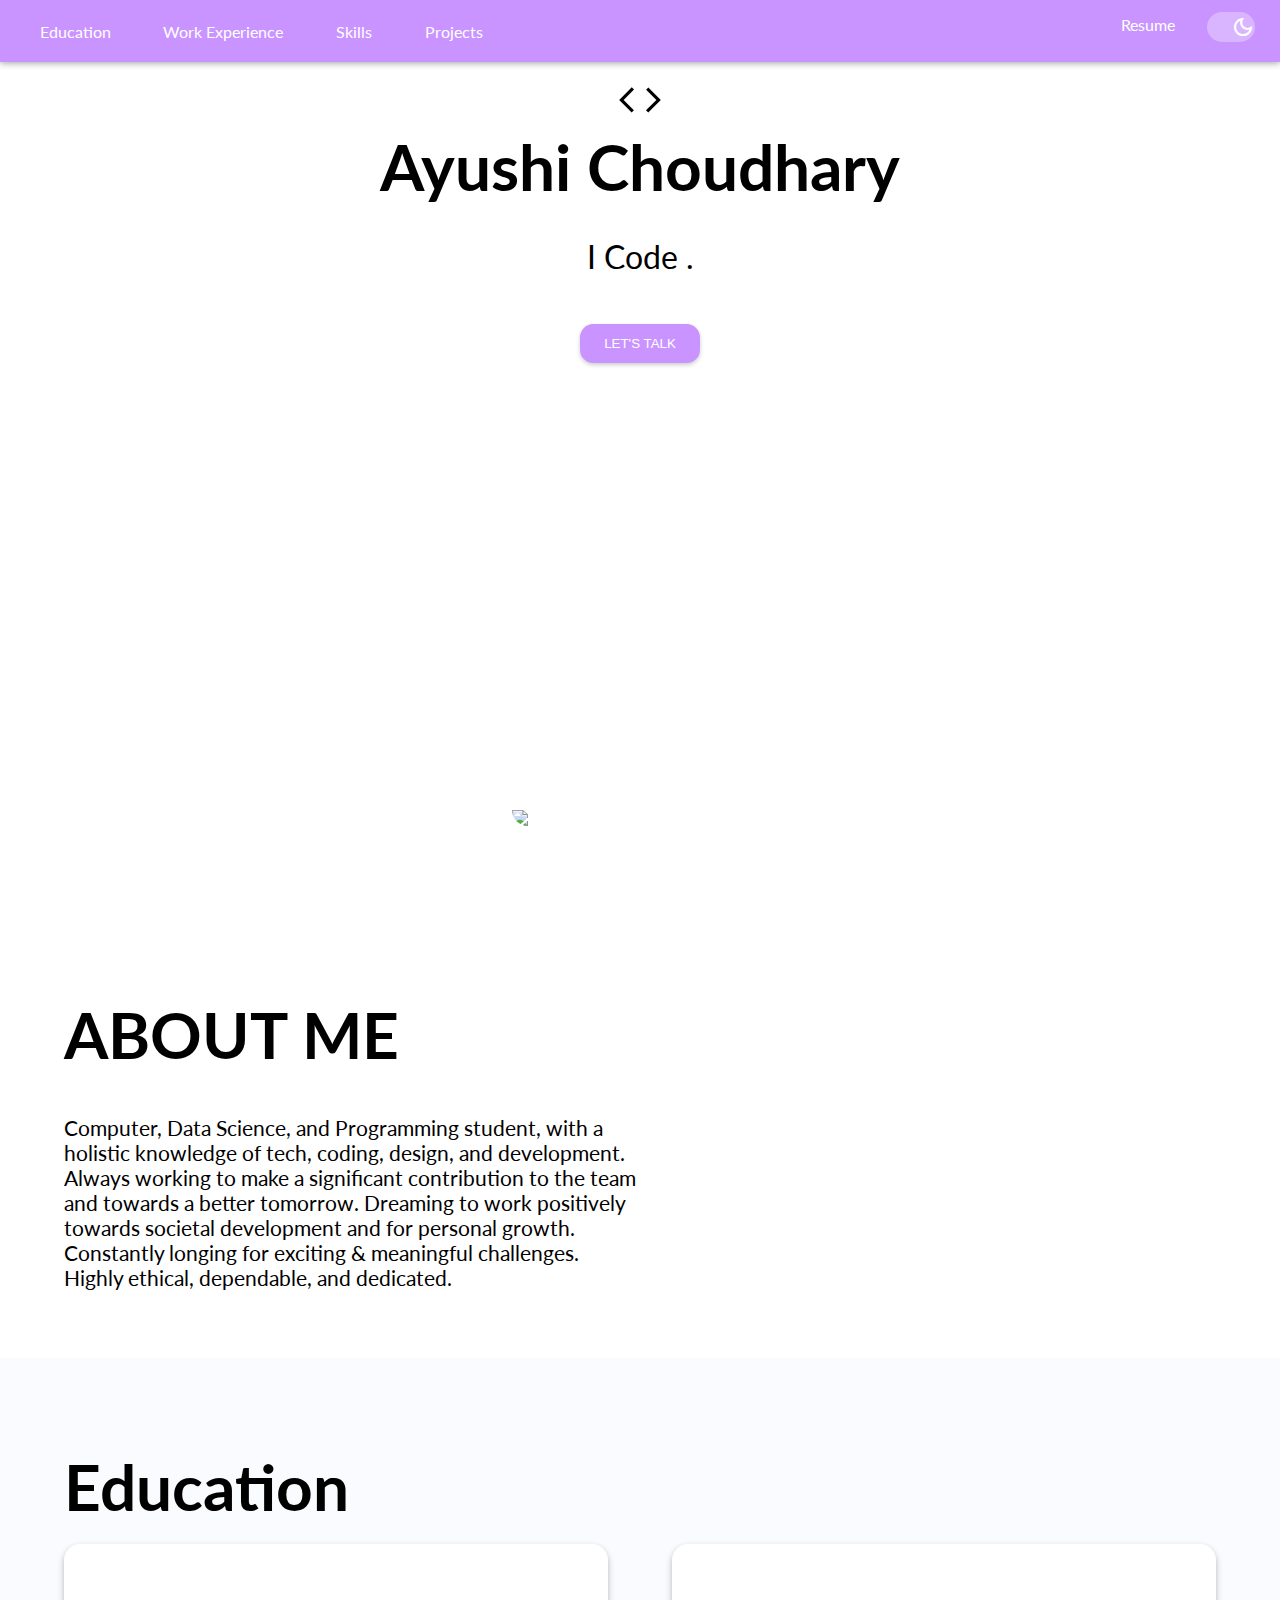
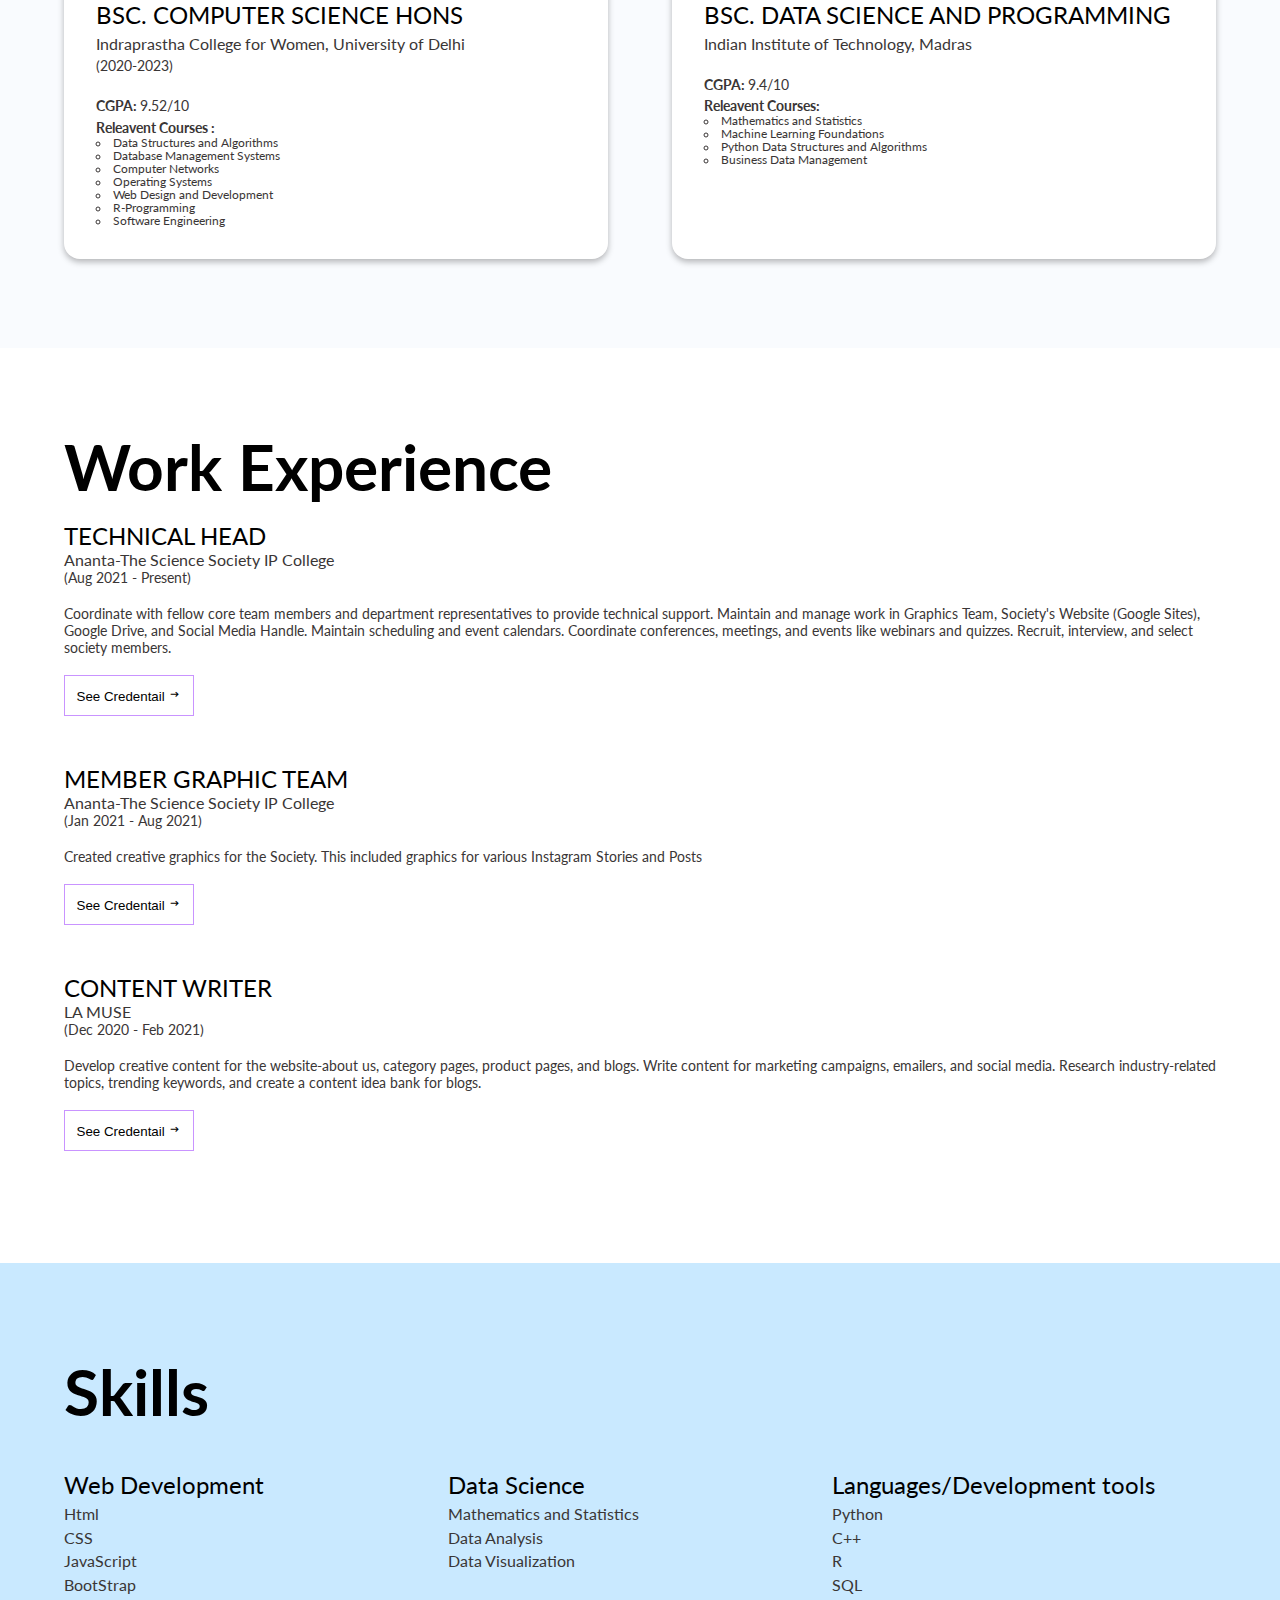
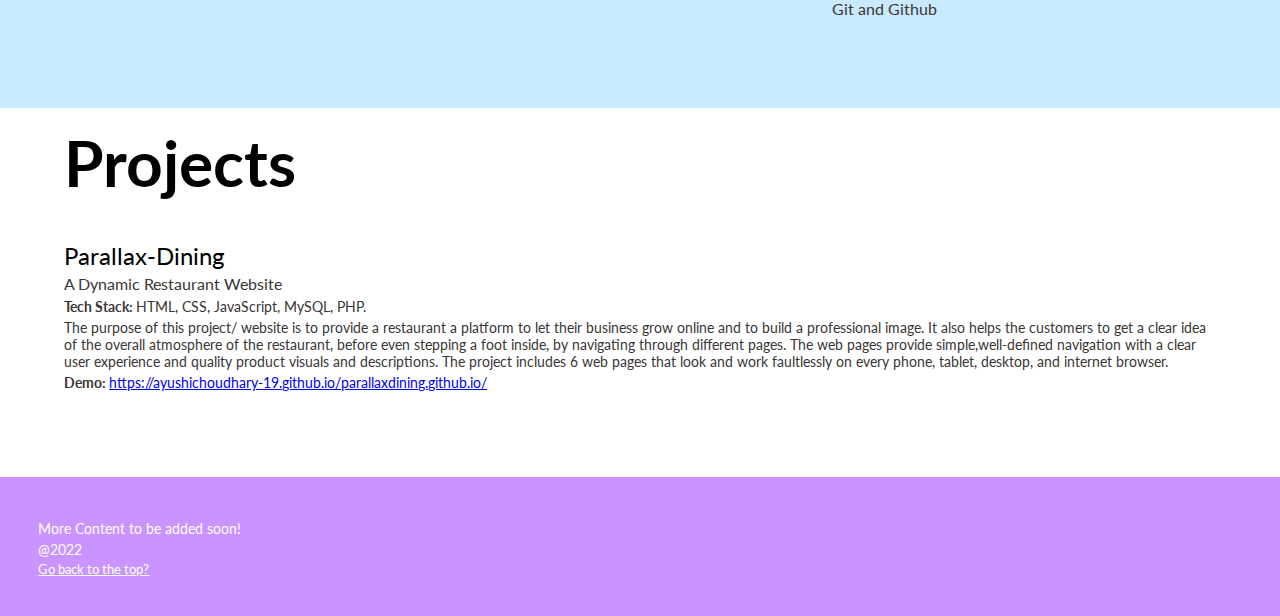
==== commit 73325266: "changing container added with hover effect on lets-talk-btn" ====
--- a/index.html
+++ b/index.html
@@ -79,12 +79,10 @@
             Code
         </span>.</p>
         <div >
-            <a href="#" class="button-link">
-                <button class="lets-talk-btn" href="linkedin.com">
+            <a href="https://www.linkedin.com/in/ayushi-choudhary-7688b91ba/" class="button-link">
+    
+                <button class="lets-talk-btn" >
                     LET'S TALK
-                    <!-- <span class="material-symbols-outlined">
-                        chat
-                        </span> -->
                 </button>
               </a>
               </div>
--- a/portfolio.css
+++ b/portfolio.css
@@ -21,7 +21,9 @@
    --grey:#292929;
    --darkgrey:#131417;
    --offblack: #121212;
-   --purple:#7843e9;
+   --purple:rgb(201,148,255);
+   --cream: #FFFBEB;
+   --orange: #FF7F4A;
 
 }
 
@@ -37,7 +39,7 @@
 }
 nav a:hover{
     border-bottom: 3px solid white;
-    transition: all 0.3s ease-in-out;
+    transition: all 0.1s ease-in-out;
 }
 
 
@@ -53,13 +55,14 @@
     font-size: 4em;
     margin-top: 0.2em;
     margin-bottom: 0.2em;
-    color: var(--blue);
-    border-bottom: 5px solid var(--blue);
+    color: var(--black);
+    border-bottom: 5px solid var(--black);
     width: fit-content;
 }
 
 header{
     height:100vh;
+    
 }
 header h1{
     color: #000;
@@ -73,15 +76,17 @@
 
 
 #navbar{
-/* background-color:var(--blue); */
+background-color: rgb(201,148,255) !important;
 width: 100%;
 height: auto;
 margin: 0em 0em;
-/* position: fixed; */
 display: grid;
 grid-template-columns: 8fr 1fr;
 background:none;
-/* box-shadow: 0px 4px 8px 0px rgba(0,0,0,0.2); */
+box-shadow: 0 1px 7px rgba(0, 0, 0, 0.379); 
+
+visibility: visible;
+
 
 }
 
@@ -122,7 +127,7 @@
     padding: 3% 2em 3% 2em;
     font-family: 'Lato', 'Lucida Sans', 'Lucida Sans Regular', 'Lucida Grande', 'Lucida Sans Unicode', Geneva, Verdana, sans-serif;
     font-size: 1em;
-border: none;}
+    border: none;}
 
     /* dark-mode */
     .dark-mode{
@@ -133,13 +138,12 @@
         height: 1em;
         background: none;
         border-radius: 10em;
+        background-color: rgba(255, 255, 255, 0.315);
+        transition: all 0.5s ease-in-out;
         
         
      }
-     .dark-mode:hover, .dark-mode:active{
-        background-color: rgba(255, 255, 255, 0.315);
-        transition: all 0.5s ease-in-out;
-     }
+
      /*   /* light-mode */
     .light-mode{
         display: none;
@@ -149,12 +153,11 @@
         height: 1em;
         background: none;
         border-radius: 10em;   
-     }
-
-     .light-mode:hover, .light-mode:active{
         background-color: rgba(255, 255, 255, 0.315);
-        transition: all 0.5s ease-in-out;
-     } 
+        transition: all 1s ease-in-out;
+     }
+
+
   /* header */
   h1{
     margin: 0em;
@@ -168,64 +171,13 @@
     padding-right: 2em;
 
   }
-  .header-background-light{
-    
-    animation: gradient-background-light 20s infinite;
+  .header-content p{
+    font-size: 2em;
   }
-
-  @keyframes gradient-background-light{
-    
-    0%{background-color: rgb(149, 71, 253)}
-    5%{background-color: #3a59f5;}
-    15%{background-color: rgb(10, 104, 186)}
-    20%{background-color: rgb(13, 178, 243);}
-    25%{background-color: rgb(11, 127, 243);}
-    30%{background-color: rgb(11, 162, 243);}
-    35%{background-color: rgb(19, 223, 245);}
-    40%{background-color: rgb(52, 245, 190);}
-    45%{background-color: rgb(83, 247, 127);}
-    50%{background-color: rgb(129, 253, 109);}
-    55%{background-color: rgb(219, 252, 88);}
-    60%{background-color: rgb(253, 225, 88);}
-    65%{background-color: rgb(254, 204, 129);}
-    70%{background-color: rgb(254, 167, 129);}
-    75%{background-color: rgb(254, 129, 129);}
-    80%{background-color: rgb(243, 130, 145);}
-    85%{background-color: rgb(253, 121, 205)}
-    90%{background-color: rgb(253, 37, 170)}
-    95%{background-color: rgb(252, 63, 78)}
-    100%{background-color: rgb(127, 42, 254);} 
-  } 
-
-  .header-background-dark{
-    
-    animation: gradient-background-dark 20s infinite;
-  }
-  @keyframes gradient-background-dark {
-    0% {background-color: rgb(50, 0, 116);}
-    5% {background-color: #001063;}
-    10% {background-color: rgb(0, 42, 79);}
-    15% {background-color: rgb(0, 66, 92);}
-    20% {background-color: rgb(0, 38, 77);}
-    25% {background-color: rgb(1, 47, 72);}
-    30% {background-color: rgb(0, 0, 0);}
-    35% {background-color: rgb(1, 40, 29);}
-    40% {background-color: rgb(2, 33, 11);}
-    45% {background-color: rgb(7, 35, 3);}
-    50% {background-color: rgb(42, 52, 0);}
-    55% {background-color: rgb(40, 34, 0);}
-    60% {background-color: rgb(48, 29, 0);}
-    65% {background-color: rgb(43, 13, 0);}
-    70% {background-color: rgb(50, 0, 0);}
-    75% {background-color: rgb(55, 0, 7);}
-    80% {background-color: rgb(49, 0, 31);}
-    85% {background-color: rgb(45, 0, 28);}
-    90% {background-color: rgb(46, 0, 4);}
-    95% {background-color: rgb(37, 0, 94);}
-    100% {background-color: rgb(0, 0, 0);}
-  }
+  
   .code-icon{
     font-size: 50px !important;
+    color: black;
 }
 
 header img{
@@ -247,49 +199,36 @@
     cursor: pointer;
     padding-top: 1%;
     padding-bottom: 1%;
-    border-radius: 3em;
-    color: black;
+    border-radius: 1em;
+    color: white;
+    border: none;
     font-family: Montserrat,sans-serif;
-    font-weight: 700;
-    background: white;
+    background: var(--purple);
     transition:  0.5s;
-    border: 1px solid white;
     transform: translate(0%,0%);
     transition: transform 0.5s;
-    box-shadow: 0 2px 4px rgba(0, 0, 0, 0.2); 
- 
-    
-}
+    box-shadow: 0 2px 4px rgba(0, 0, 0, 0.2);  
+}
+
 .lets-talk-btn.active {
     position: fixed;
     bottom: 10%;
     right: 2%;
-  transform: translate(50%, 50%);
+    transform: translate(50%, 50%);
     position: fixed;
     margin-bottom: 1em;
     cursor: pointer;
     border-radius: 1em;
     border: none;
     box-shadow: 0 2px 4px rgba(0, 0, 0, 0.852); 
-    background-color: #7843e9;
-
-
-  
-  }
-/* .lets-talk-btn:hover{
-    margin-bottom: 1em; 
-    padding-left: 5%;
-    padding-right: 5%;
-    padding-top: 1%;
-    padding-bottom: 1%;
-    border-radius: 3em;
-    /* color:rgb(120,67,233); */
-    /* color: #5BE9B9;  */
-    /* color:black;
-    background: rgba(255, 255, 255, 0.404);
-    border: 1px rgba(255, 255, 255, 0.404);
-
-} */ 
+    background-color: var(--purple);
+}
+
+.lets-talk-btn:hover {
+     transform: translateY(-10%);
+     box-shadow: 0 5px 10px rgba(201, 148, 255, 0.591);   
+    }
+
 
 
 /* about me */
@@ -409,10 +348,10 @@
     color: black;
 }
 .view-more{
-    border: 1.5px solid var(--blue);
+    border: 1.5px solid var(--purple);
     padding: 1%;
     background-size: 200% 100%;
-    background-image: linear-gradient(to right, white 50%, var(--blue) 50%);
+    background-image: linear-gradient(to right, white 50%, var(--purple) 50%);
     transition: background-position 0.5s;
 
 }
@@ -420,9 +359,9 @@
     font-size: 1em;
 }
 .view-more:hover{
-    border: 1.5px solid var(--blue);
+    border: 1.5px solid var(--purple);
     padding: 1%;
-    background-color: var(--blue);
+    background-color: var(--purple);
     color: white;
     background-position: -100% 100%;
 }
@@ -443,7 +382,7 @@
     display:flex;
     padding:3%;
     height:4%;
-    background-color:var(--blue);
+    background-color:var(--purple);
     }
 footer li{
     color: white !important;
@@ -511,15 +450,14 @@
         height: 100vh; 
         width: 0;
         position: fixed;
-        background-color: rgba(255, 255, 255, 0.973);
+        background-color: rgba(255, 255, 255, 0.973) !important;
         transition: all 0.5s ease-in-out;
         z-index: 2;
     }
     .left-nav-elements{
         visibility: hidden;
     }
-    
-    
+  
 
     nav a{
         color: var(--purple);
@@ -534,8 +472,35 @@
       display: block;
       width: 100%;
       padding-top: 2em;
-      text-align: left; /* If you want the text to be left-aligned on small screens */
-    }
+      text-align: left; 
+    }
+
+     .dark-mode{
+        display: block;
+        color: black;
+        padding: 6%;
+        padding-left: 1em;
+        height: 1em;
+        background: none;
+        border-radius: 10em;
+        background-color: rgba(0, 0, 0, 0.08);
+        transition: all 0.5s ease-in-out;
+        
+        
+     }
+
+     /*   /* light-mode */
+    .light-mode{
+        display: none;
+        color: white;
+        padding: 6%;
+        padding-right: 1em;
+        height: 1em;
+        background: none;
+        border-radius: 10em;   
+        background-color: rgba(255, 255, 255, 0.189);
+        transition: all 1s ease-in-out;
+     }
    
     h1{
         font-size: 3em;
@@ -551,33 +516,30 @@
     .right-nav-elements li{
         display: block;
     }
-    .dropdown-content{
-        background:none;
-        box-shadow: 0px 0px 0px 0px;
-        z-index: 1;
-        overflow: hidden;
-        padding: 0em;
-        height: 0em;
-        transition: all 0.5s ease-out;
-    }
+
      
   .dropbtn{
     padding-top: 0em;
   }
-
-
-
-    /* darkmode */
+  .lets-talk-btn{
+    padding: 3%;
+
+  }
+
+
     .right-nav-elements li{
         flex-direction: column;
         display: grid;
         grid-auto-flow: column;
         padding:10% 0em 0% 40%;
-        left: 100%;
+        right:-3vh;
         position: relative;
     }
-    
-    
+    .Resume-button{
+        color: black;
+    }
+    
+
      /* Hamburger */
      #hamburger{
         display: block;
@@ -628,18 +590,19 @@
         right: 4%;
       transform: translate(50%, 50%);
         position: fixed;
-        background:none;
         cursor: pointer;
         border-radius: 10em;
-      
         box-shadow: 0 2px 4px rgba(0, 0, 0, 0.251); 
+         
       }
   
       .header-content{
         padding-top: 20%;
         padding-bottom: 30%;
       }
-   
+
+
+
      /* about me */
     .about-me-content{
         display: block;
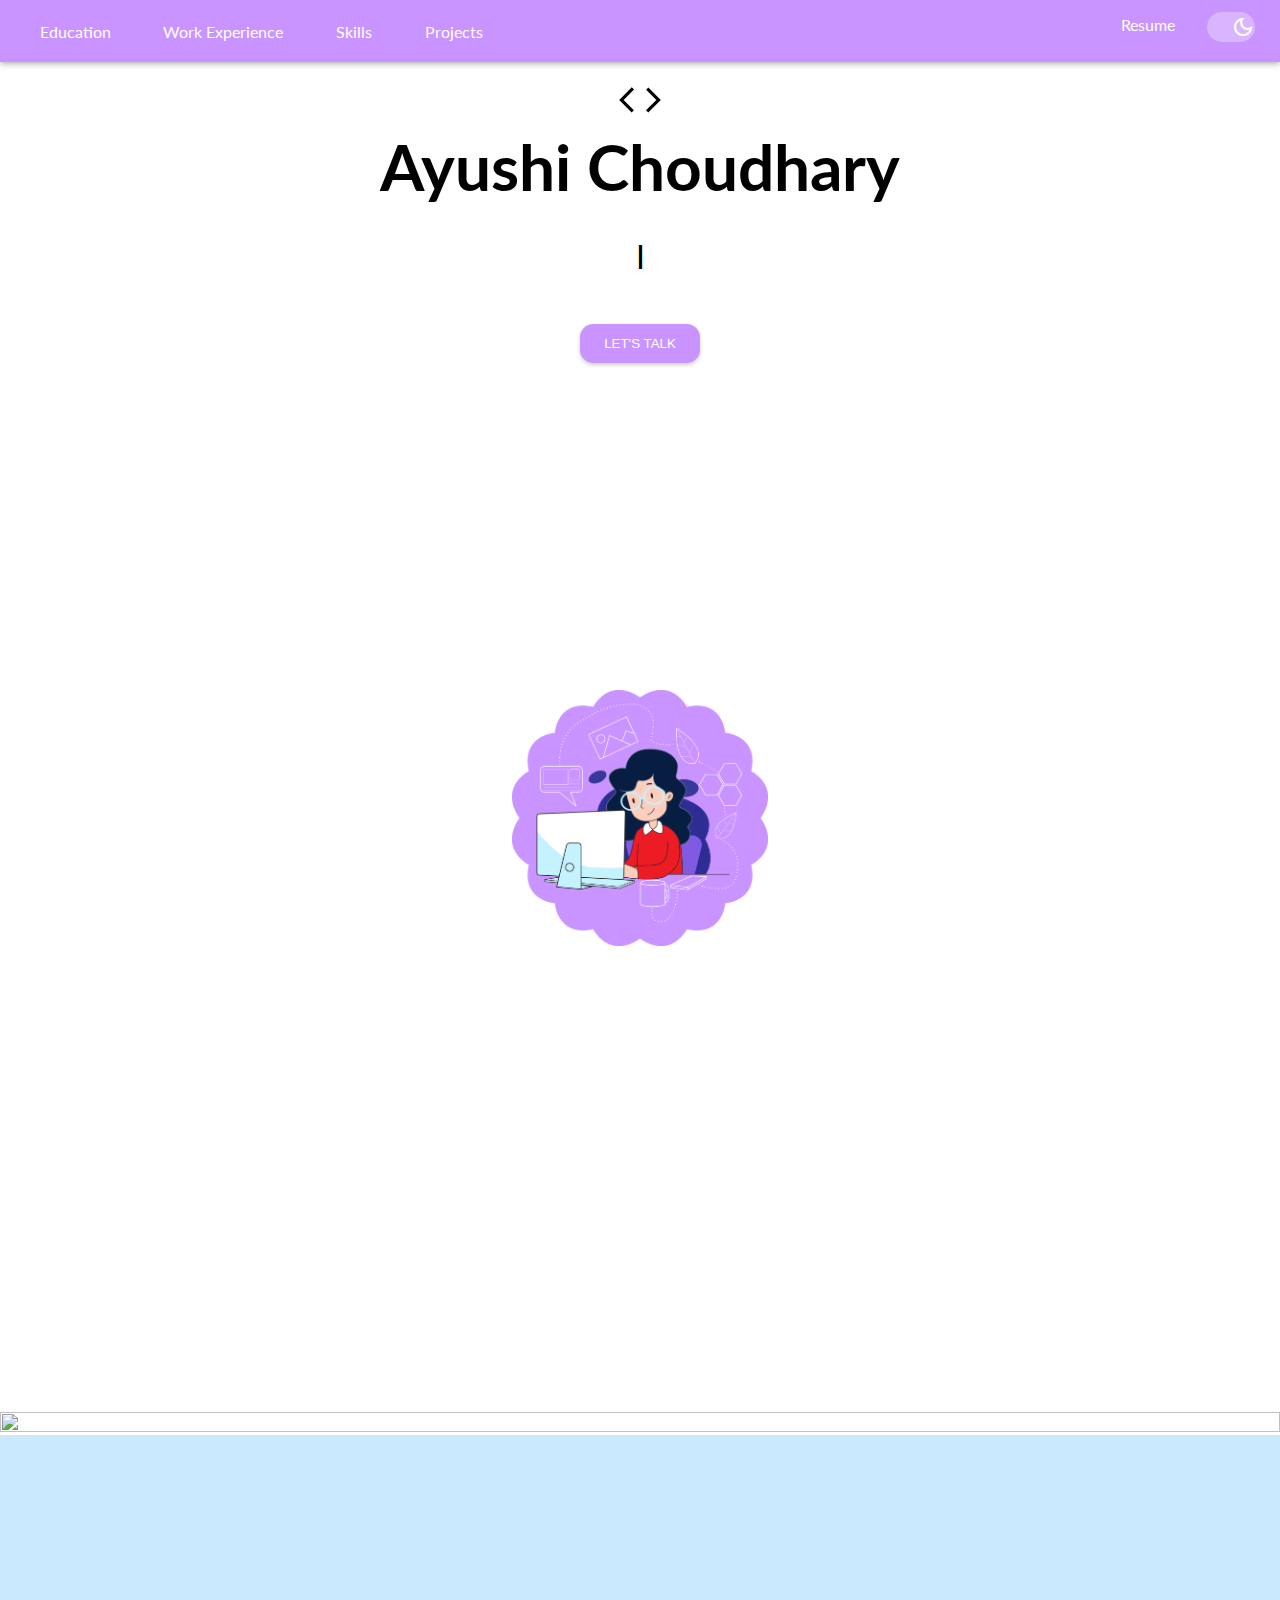
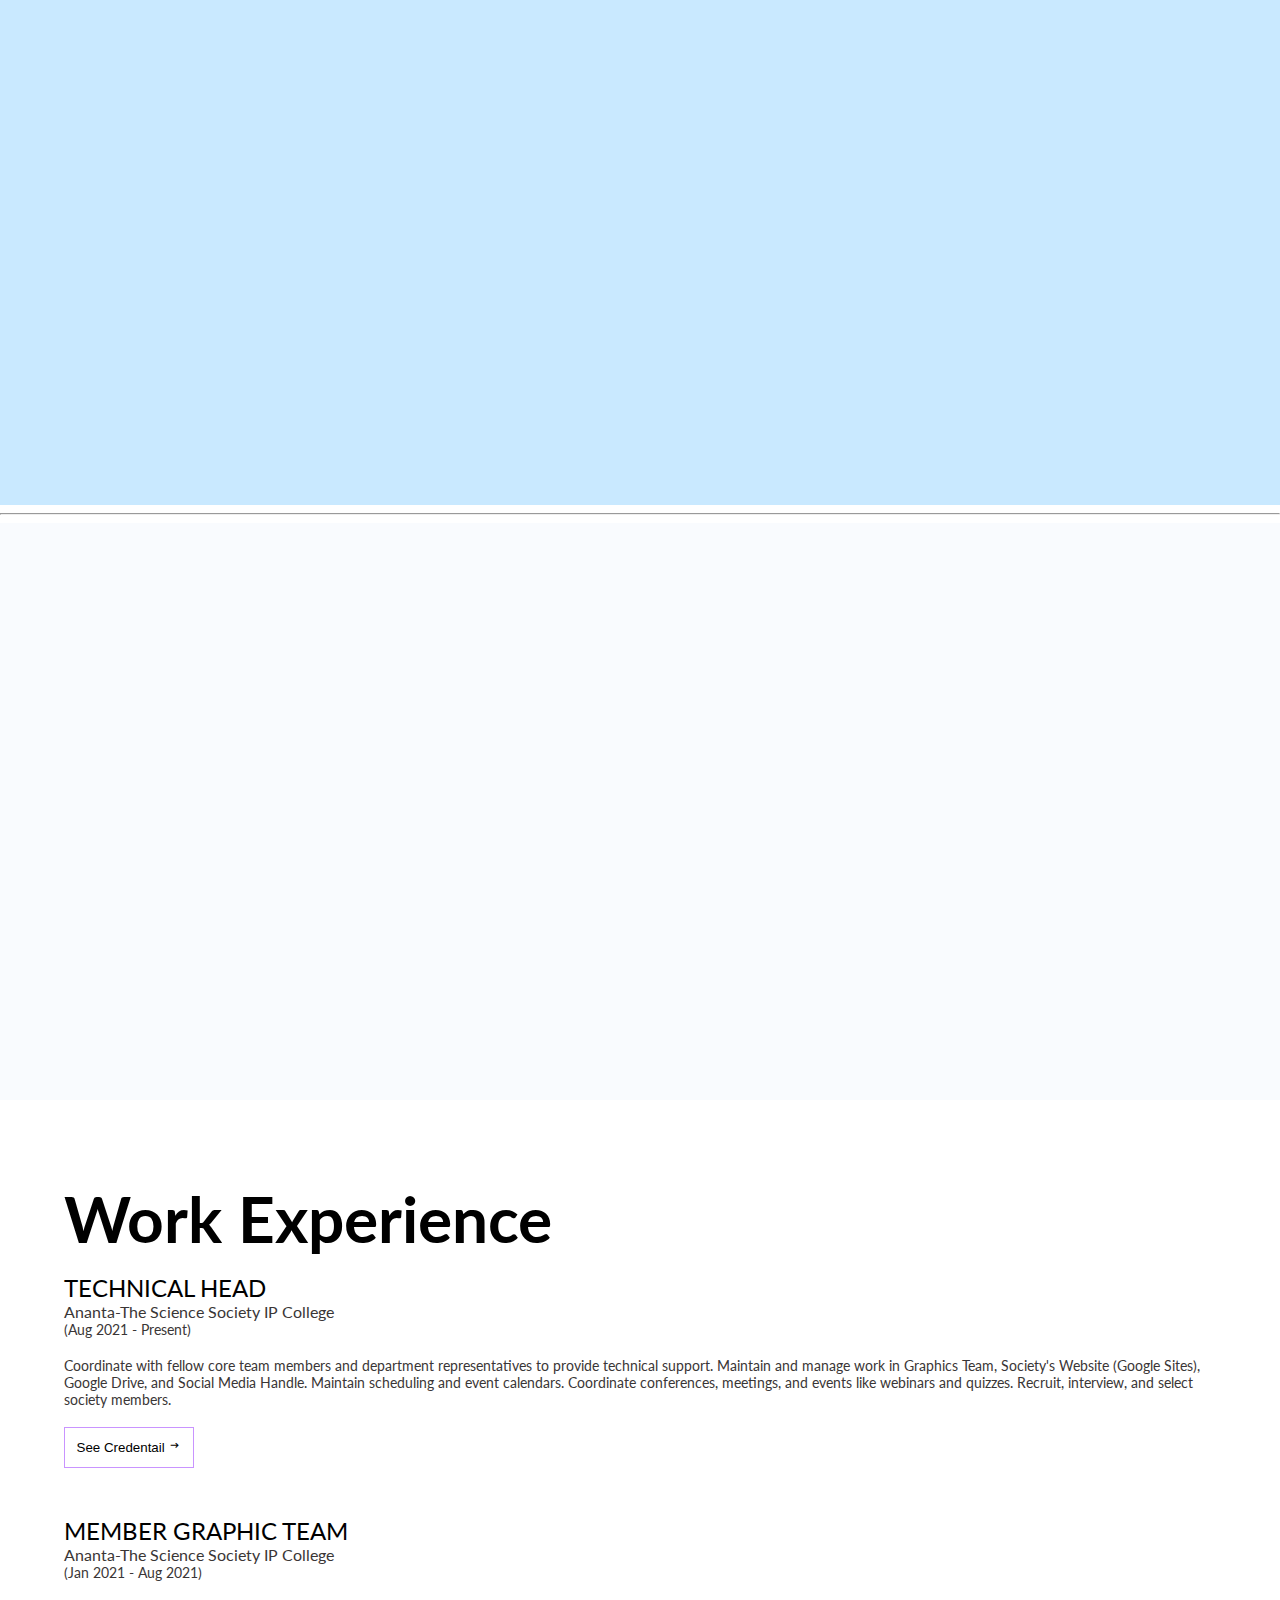
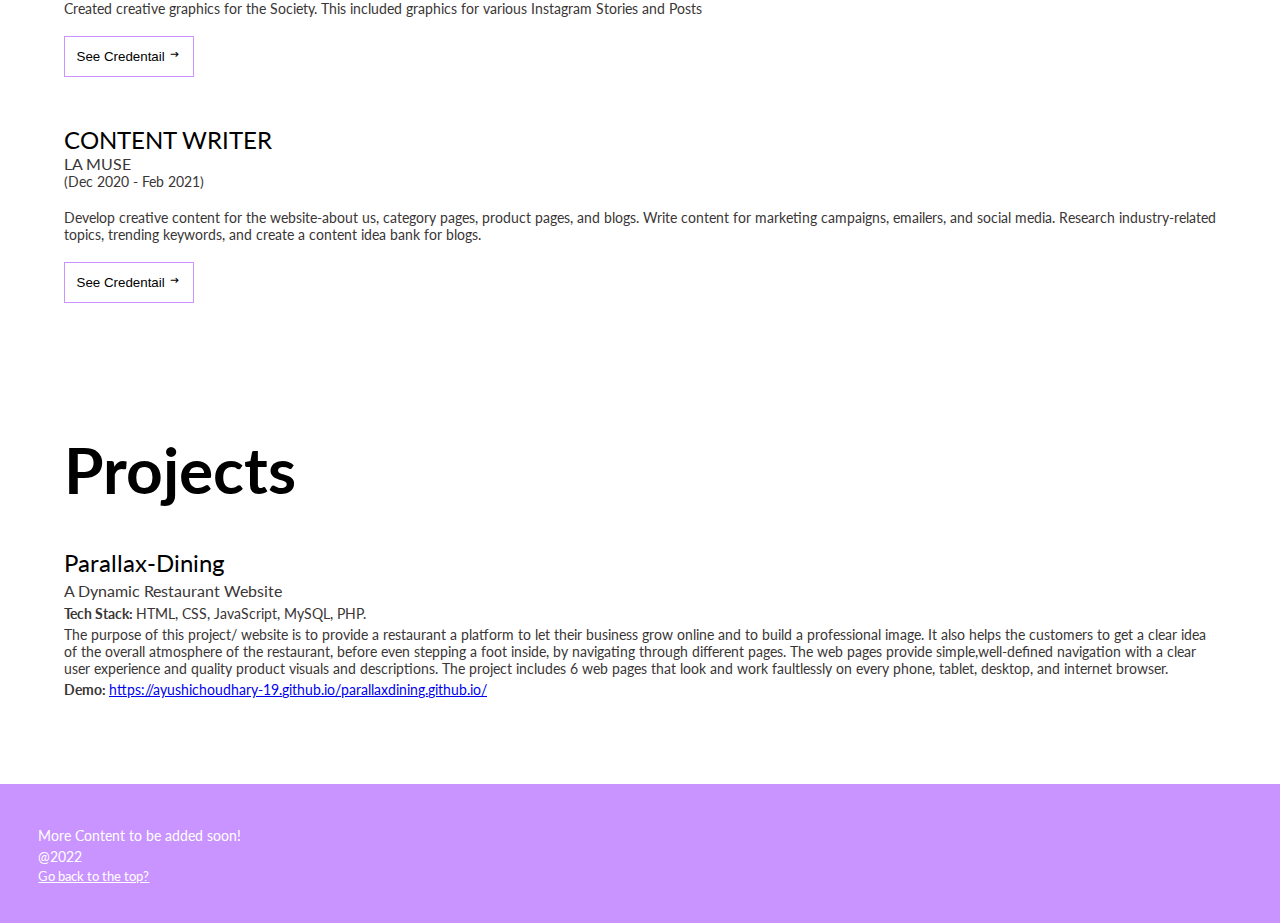
==== commit add9cd9c: "scroll-effects through data-aod" ====
--- a/index.html
+++ b/index.html
@@ -10,7 +10,10 @@
     <link rel="stylesheet" href="https://fonts.googleapis.com/css2?family=Material+Symbols+Outlined:opsz,wght,FILL,GRAD@40,200,0,0" />
     <link rel="stylesheet" href="https://fonts.googleapis.com/css2?family=Material+Symbols+Outlined:opsz,wght,FILL,GRAD@48,400,0,0" />
     <link rel="stylesheet" href="https://fonts.googleapis.com/css2?family=Material+Symbols+Outlined:opsz,wght,FILL,GRAD@40,300,0,0" />   <!-- CSS File -->
-     <link rel="stylesheet" href="portfolio.css">
+    
+    <link rel="stylesheet" href="portfolio.css">
+    <!-- AOS PLUGIN -->
+    <link href="https://unpkg.com/aos@2.3.1/dist/aos.css" rel="stylesheet">
      
 
 </head>
@@ -61,7 +64,6 @@
                     <span class="material-symbols-outlined light-mode" id="light-mode"onclick="toLightMode()">
                         light_mode
                     </span>    
-
             </li>
         </ul>
 
@@ -76,8 +78,8 @@
             </span>
         <h1>Ayushi Choudhary</h1>
         <p>I <span id="changing-container">
-            Code
-        </span>.</p>
+          
+        </span></p>
         <div >
             <a href="https://www.linkedin.com/in/ayushi-choudhary-7688b91ba/" class="button-link">
     
@@ -86,35 +88,62 @@
                 </button>
               </a>
               </div>
-        <img src="images/profile-pic (14).png">
+        <img src="images/profile-pic.png" >
         </div>
 
     </header>
-
-    <div class="about-me">
-        <h1>
+<br><br>
+    <div class="about-me" data-aos="fade-up">
+        <h1 class="about-me-head" data-aos="fade-right">
             ABOUT ME
         </h1>
-   
-        <div class="about-me-content">
+        <ul class="about-me-skills">
+        <li class="about-me-content">
             <p>Computer, Data Science, and Programming student, with a holistic knowledge of tech, coding, design, and development. Always working to make a significant contribution to the team and towards a better tomorrow. Dreaming to work positively towards societal development and for personal growth. Constantly longing for exciting & meaningful challenges. Highly ethical, dependable, and dedicated.</p>
-
-        </div>
+        </li>
+        </ul>
     </div> 
+    <img class="wave-img" src="images/background-curve.png">    
+    <div class="skills" id="skills">
+        <h1 class="skills-title" data-aos="fade-right">Skills</h1>
+        <ul class="skills-list" data-aos="fade-down">
+            <li class="skills-item-1 skills-item">
+                HTML5
+            </li>
+            <li class="skills-item-2 skills-item">
+                CSS5
+            </li>
+            <li class="skills-item-3 skills-item">
+                JavaScript
+            </li>
+            <li class="skills-item-4 skills-item">
+                C++/Python
+            </li>
+            <li class="skills-item-5 skills-item">
+                SQL
+            </li>
+            <li class="skills-item-6 skills-item">
+                DSA
+            </li>
+        </ul>
+        <br><br><br><br><br>
+    </div>
+    <hr>
+
 
     <div class="education"  id="education">
-        <h1>
+        <h1 data-aos="fade-right">
             Education
         </h1>
      
       <br>
-        <ul class="education-boxes">
-        <div id="CS-Hons">         
-        <li>BSC. COMPUTER SCIENCE HONS </li>
-        <li class="subname">Indraprastha College for Women, University of Delhi</li>
-        <li class="sub-subname">(2020-2023) </li>
+        <ul class="education-boxes" >
+        <div id="MCA" data-aos="fade-right">         
+        <li>MASTER OF COMPUTER APPLICATIONS</li>
+        <li class="subname">Indira Gandhi Delhi Technical University for Women</li>
+        <li class="sub-subname">(2023-2025) </li>
         <br>
-        <li class="sub-subname"><b>CGPA: </b>9.52/10</li>
+        <li class="sub-subname"><b>CGPA: </b>-/10</li>
         <li class="sub-subname"><b>Releavent Courses : </b>
             <ul class="list-of-courses">
                 <li>Data Structures and Algorithms</li>
@@ -129,20 +158,24 @@
         </li>
         </div>  
       
-        <div id="BSC-DS">
-        <li>BSC. DATA SCIENCE AND PROGRAMMING </li>
-        <li class="subname">Indian Institute of Technology, Madras</li>
-        <br>
-      
-        <li class="sub-subname"><b>CGPA: </b>9.4/10</li>
-        <li class="sub-subname"><b>Releavent Courses: </b>
-            <ul class="list-of-courses">
-                <li>Mathematics and Statistics</li>
-                <li>Machine Learning Foundations</li>
-                <li>Python Data Structures and Algorithms</li>
-                <li>Business Data Management</li>
-            </ul>
-        </div>
+        <div id="CS-Hons" data-aos="fade-left">         
+            <li>BSC. COMPUTER SCIENCE HONS </li>
+            <li class="subname">Indraprastha College for Women, University of Delhi</li>
+            <li class="sub-subname">(2020-2023) </li>
+            <br>
+            <li class="sub-subname"><b>CGPA: </b>9.0/10</li>
+            <li class="sub-subname"><b>Releavent Courses : </b>
+                <ul class="list-of-courses">
+                    <li>Data Structures and Algorithms</li>
+                    <li>Database Management Systems</li>
+                    <li>Computer Networks</li>
+                    <li>Operating Systems</li>
+                    <li>Web Design and Development</li>
+                    <li>Software Engineering</li>
+                </ul>
+            
+            </li>
+            </div> 
         </ul>
     </div>
 
@@ -199,39 +232,10 @@
                    arrow_right_alt
               </span>  </button>  
         </span>
-        <!-- <img src="images/20220718_060456.jpg"> -->
-    
+ 
       
     </div>
     </div>
-
-    <!-- skills -->
-    <div class="skills" id="skills">
-        <h1>Skills</h1>
-        <div class="skills-grid">
-        <ul class="skills-cell">
-            <li class="each-skill-heading">Web Development</li>
-            <li class="subname">Html</li>
-            <li class="subname">CSS</li>
-            <li class="subname">JavaScript</li>
-            <li class="subname">BootStrap</li>
-        </ul>
-        <ul class="skills-cell">
-            <li class="each-skill-heading">Data Science</li>
-            <li class="subname">Mathematics and Statistics</li>
-            <li class="subname">Data Analysis</li>
-            <li class="subname">Data Visualization</li>
-        </ul>
-        <ul class="skills-cell">
-            <li class="each-skill-heading">Languages/Development tools</li>
-            <li class="subname">Python</li>
-            <li class="subname">C++</li>
-            <li class="subname">R</li>
-            <li class="subname">SQL</li>
-            <li class="subname">Git and Github</li>
-        </ul>
-    </div>
-</div>
 
     <!-- projects -->
     <div class="projects" id="projects">
@@ -271,8 +275,15 @@
 </footer>
 
 <!-- JS File -->
+<script src="https://unpkg.com/typed.js@2.0.16/dist/typed.umd.js"></script>
 <script src="portfolioscript.js"></script>
 <script src="modes.js"></script>
-
+<script src="https://unpkg.com/aos@2.3.1/dist/aos.js"></script>
+<script>
+    AOS.init({
+        offset: 300,
+        duration: 1000,
+    });
+  </script>
 </body>
 </html>
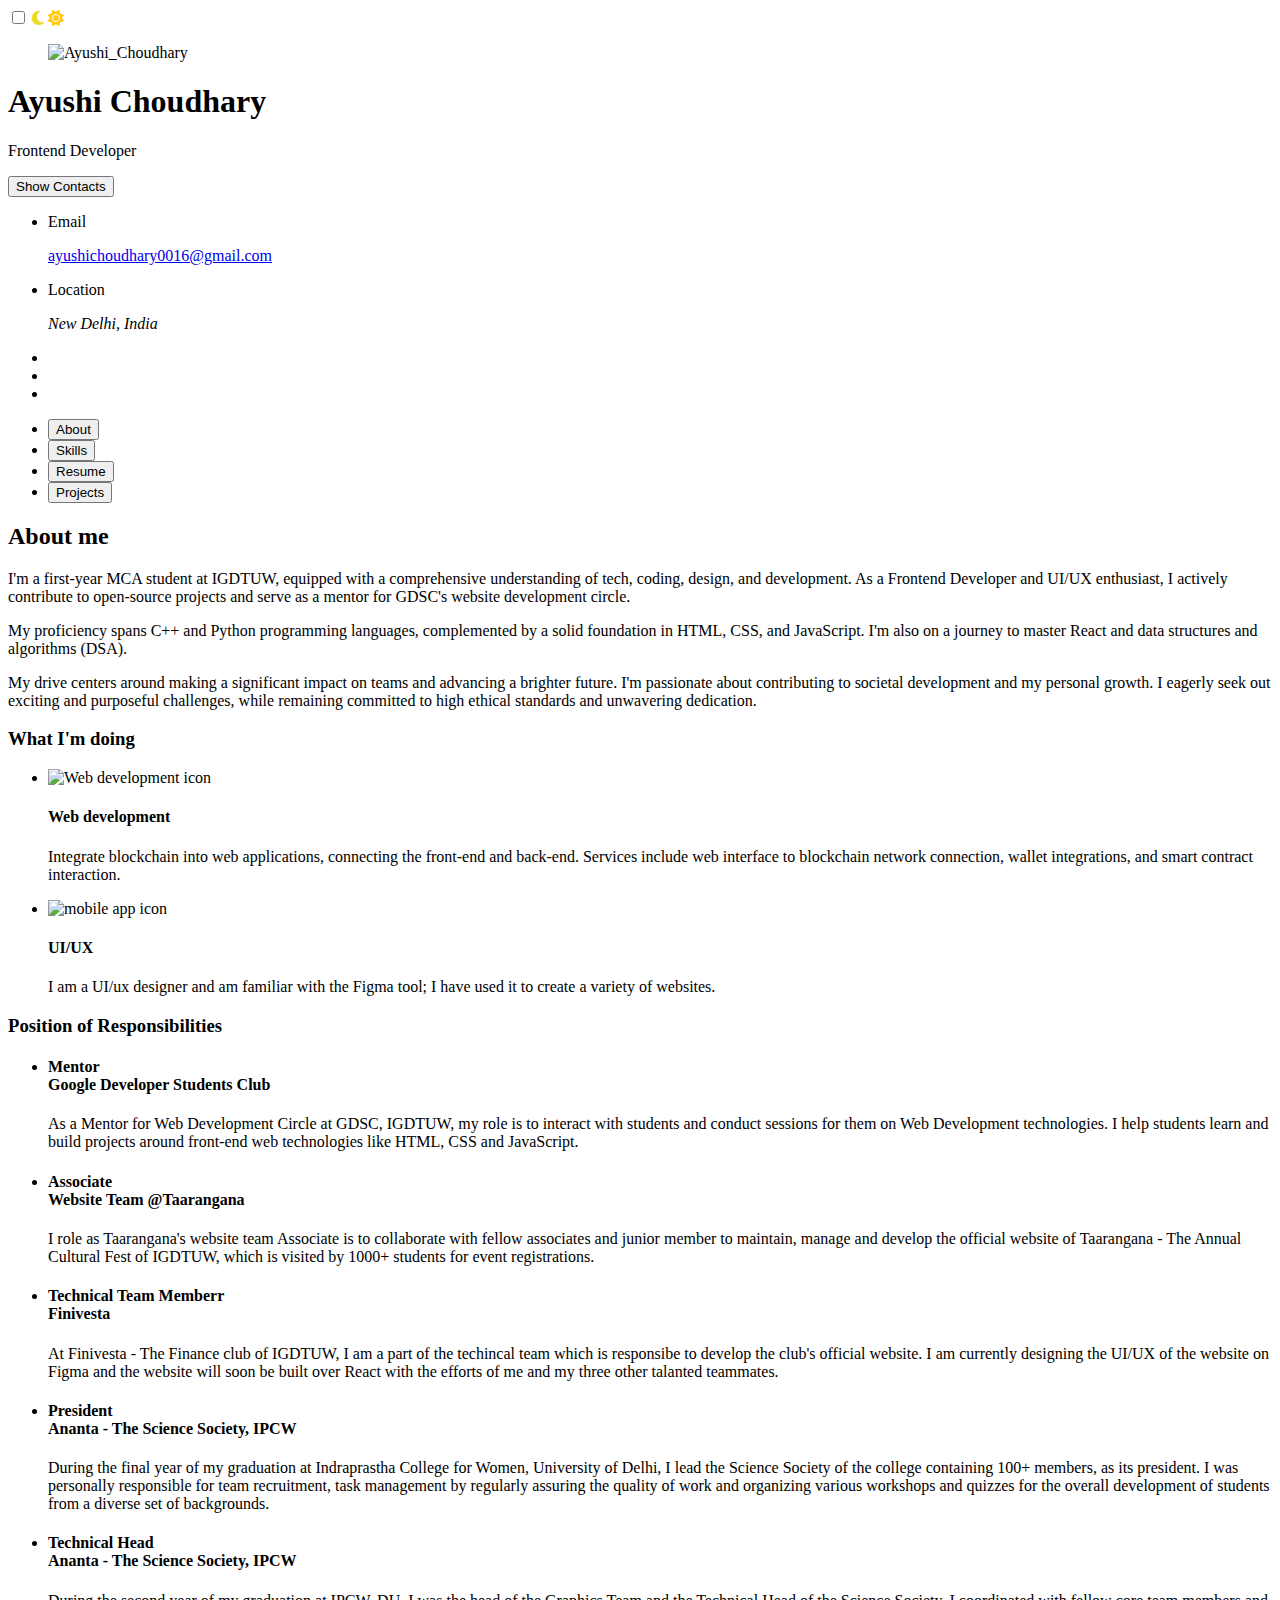
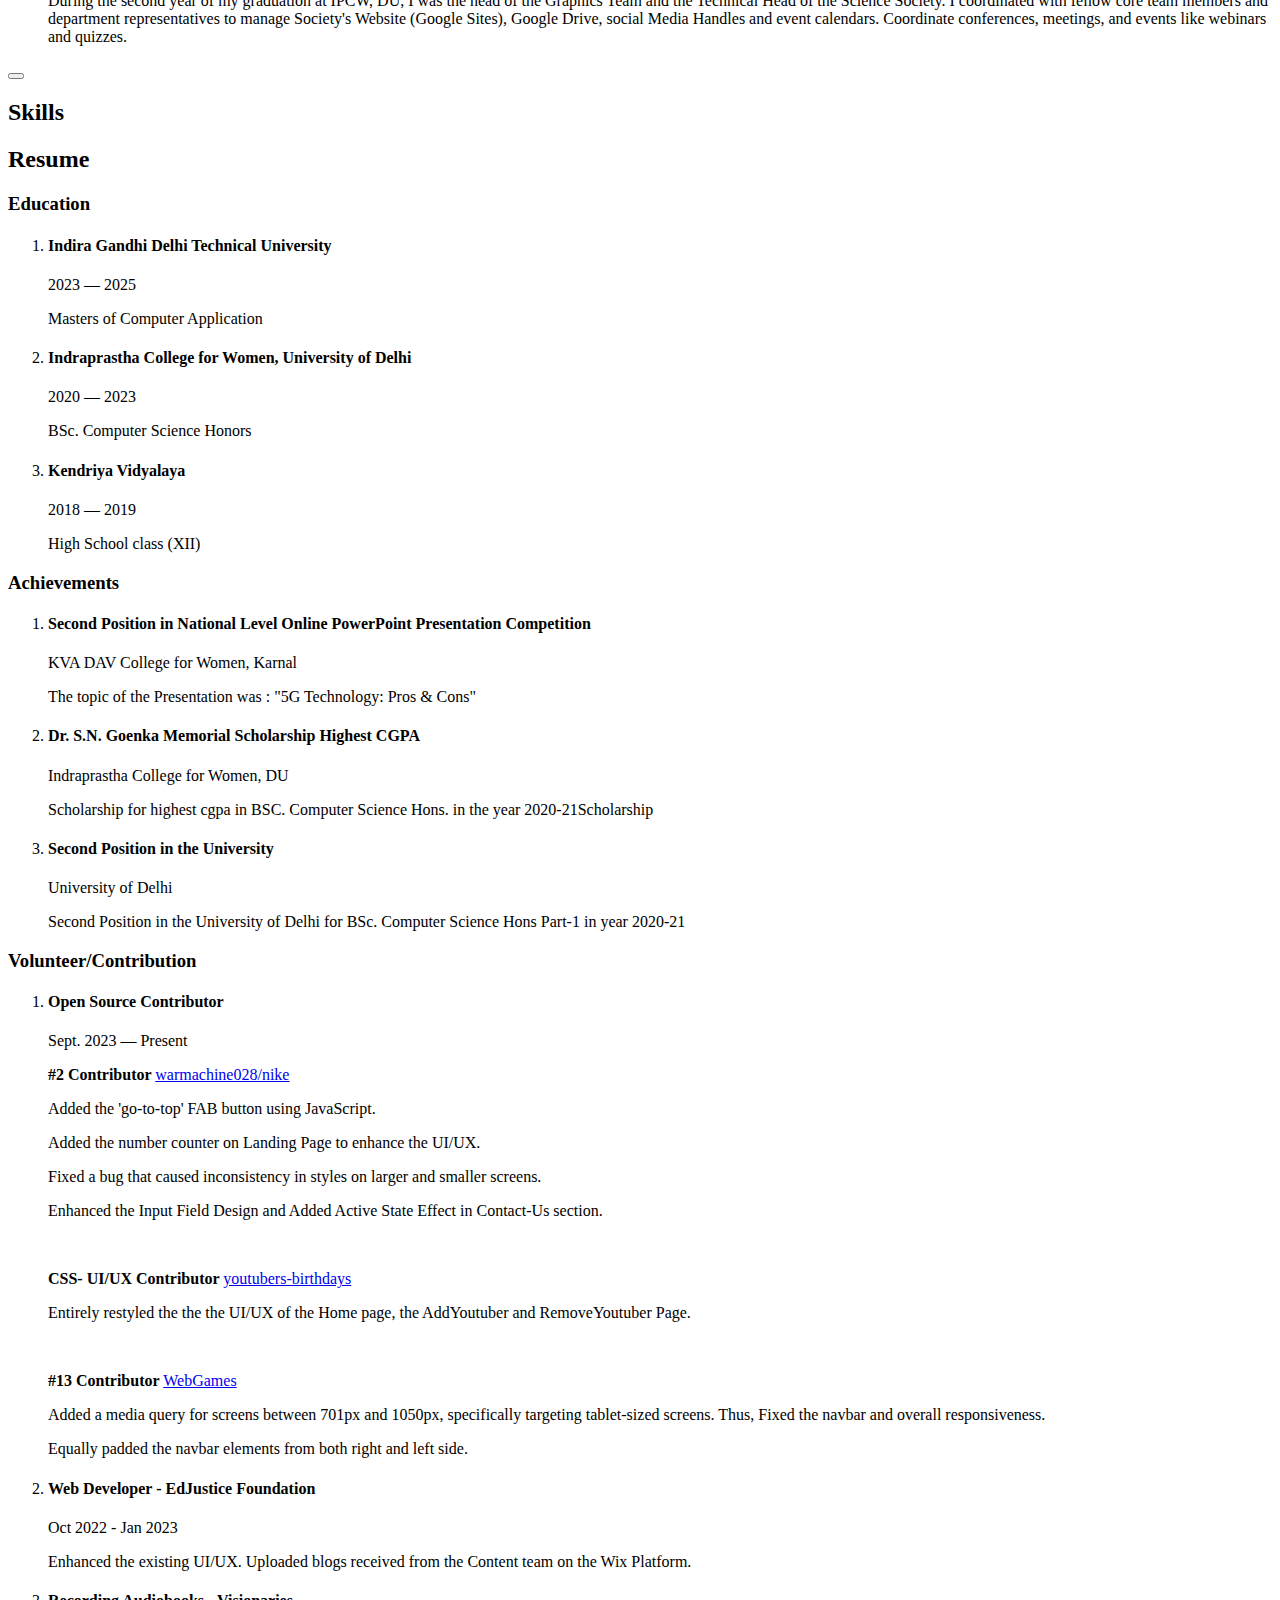
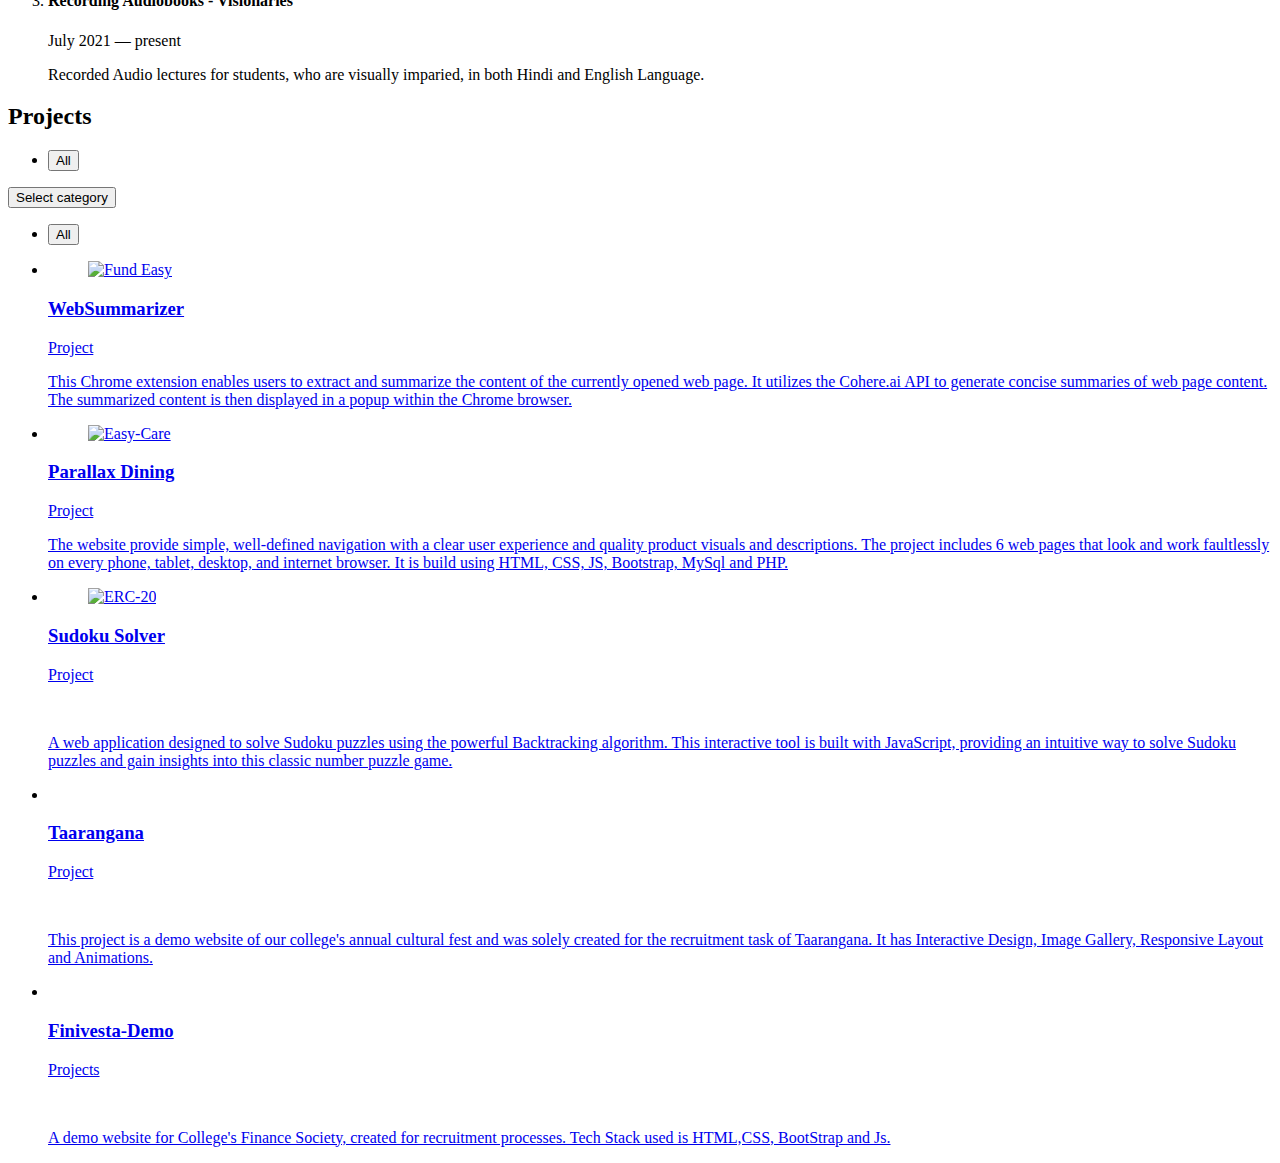
==== commit 8d1d2a60: "Add files via upload" ====
--- a/index.html
+++ b/index.html
@@ -1,289 +1,761 @@
 <!DOCTYPE html>
 <html lang="en">
-<head>
-    <meta charset="UTF-8">
-    <meta http-equiv="X-UA-Compatible" content="IE=edge">
-    <meta name="viewport" content="width=device-width, initial-scale=1.0">
-    <title>Ayushi Choudhary</title>
-
-    <!-- For Google Icons -->
-    <link rel="stylesheet" href="https://fonts.googleapis.com/css2?family=Material+Symbols+Outlined:opsz,wght,FILL,GRAD@40,200,0,0" />
-    <link rel="stylesheet" href="https://fonts.googleapis.com/css2?family=Material+Symbols+Outlined:opsz,wght,FILL,GRAD@48,400,0,0" />
-    <link rel="stylesheet" href="https://fonts.googleapis.com/css2?family=Material+Symbols+Outlined:opsz,wght,FILL,GRAD@40,300,0,0" />   <!-- CSS File -->
-    
-    <link rel="stylesheet" href="portfolio.css">
-    <!-- AOS PLUGIN -->
-    <link href="https://unpkg.com/aos@2.3.1/dist/aos.css" rel="stylesheet">
+  <head>
+    <meta charset="UTF-8" />
+    <meta http-equiv="X-UA-Compatible" content="IE=edge" />
+    <meta name="viewport" content="width=device-width, initial-scale=1.0" />
+    <title>Personal Portfolio</title>
+
+        <!--
+    - custom css link
+  -->
+  <link rel="stylesheet" href="./assets/css/darkstyle.css" />
+
+    <!--
+    - favicon
+  -->
+    <link
+      rel="shortcut icon"
+      href="./assets/images/logo.png"
+      type="image/x-icon"
+    />
+    <!-- Fontawesome -->
+    <link rel="stylesheet" 
+    href="https://cdnjs.cloudflare.com/ajax/libs/font-awesome/6.2.1/css/all.min.css"
+    >
+
+
+    <!--
+    - google font link
+  -->
+    <link rel="preconnect" href="https://fonts.googleapis.com" />
+    <link rel="preconnect" href="https://fonts.gstatic.com" crossorigin />
+    <link
+      href="https://fonts.googleapis.com/css2?family=Poppins:wght@300;400;500;600&display=swap"
+      rel="stylesheet"
+    />
+  </head>
+
+  <body>
+    <!--
+    - #MAIN
+  -->
+  <div class="mode-container">
+    <input type="checkbox" class="checkbox" id="checkbox">
+    <label for="checkbox" class="checkbox-label">
+      <i class="fa-solid fa-moon" style="color: #ecdb22;"></i>
+      <i class="fa-solid fa-sun" style="color: #ffca0a;"></i>
+      <span class="ball"></span>
+    </label>
+  </div>
+    <main>
+      <!--
+      - #SIDEBAR
+    -->
+
+      <aside class="sidebar" data-sidebar>
+        <div class="sidebar-info">
+          <figure class="avatar-box">
+            <img
+              src="assets/images/Ayushi_Choudhary.jpeg"
+              alt="Ayushi_Choudhary"
+              width="80"
+            />
+          </figure>
+
+          <div class="info-content">
+            <h1 class="name" title="Ayushi Choudhary">Ayushi Choudhary</h1>
+
+            <p class="title">Frontend Developer</p>
+
+          </div>
+
+          <button class="info_more-btn" data-sidebar-btn>
+            <span>Show Contacts</span>
+
+            <ion-icon name="chevron-down"></ion-icon>
+          </button>
+        </div>
+
+        <div class="sidebar-info_more">
+          <div class="separator"></div>
+
+          <ul class="contacts-list">
+            <li class="contact-item">
+              <div class="icon-box">
+                <ion-icon name="mail-outline"></ion-icon>
+              </div>
+
+              <div class="contact-info">
+                <p class="contact-title">Email</p>
+
+                <a href="mailto:ayushichoudhary0016@gmail.com" class="contact-link"
+                  >ayushichoudhary0016@gmail.com</a
+                >
+              </div>
+            </li>
+
+          
+
+            <li class="contact-item">
+              <div class="icon-box">
+                <ion-icon name="location-outline"></ion-icon>
+              </div>
+
+              <div class="contact-info">
+                <p class="contact-title">Location</p>
+
+                <address>New Delhi, India</address>
+              </div>
+            </li>
+          </ul>
+
+          <div class="separator"></div>
+
+          <ul class="social-list">
+            <li class="social-item">
+              <a
+                href="https://www.linkedin.com/in/ayushi-choudhary-7688b91ba/"
+                target="_blank"
+                class="social-link"
+              >
+                <ion-icon name="logo-linkedin"></ion-icon>
+              </a>
+            </li>
+
+            <li class="social-item">
+              <a
+                href="https://twitter.com/geekyAyushi"
+                target="_blank"
+                class="social-link"
+              >
+                <ion-icon name="logo-twitter"></ion-icon>
+              </a>
+            </li>
+
+            <li class="social-item">
+              <a
+                href="https://github.com/ayushichoudhary-19"
+                target="_blank"
+                class="social-link"
+              >
+                <ion-icon name="logo-github"></ion-icon>
+              </a>
+            </li>
+          </ul>
+        </div>
+      </aside>
+
+      <!--
+      - #main-content
+    -->
+
+      <div class="main-content">
+        <!--
+        - #NAVBAR
+      -->
+
+        <nav class="navbar">
+          <ul class="navbar-list">
+            <li class="navbar-item">
+              <button class="navbar-link active" data-nav-link>About</button>
+            </li>
+            
+            <li class="navbar-item">
+              <button class="navbar-link" data-nav-link>Skills</button>
+            </li>
+
+            <li class="navbar-item">
+              <button class="navbar-link" data-nav-link>Resume</button>
+            </li>
+
+            <li class="navbar-item">
+              <button class="navbar-link" data-nav-link>Projects</button>
+            </li>
+
+
+          </ul>
+        </nav>
+
+        <!--
+        - #ABOUT
+      -->
+
+        <article class="about active" data-page="about">
+          <header>
+            <h2 class="h2 article-title">About me</h2>
+          </header>
+
+          <section class="about-text">
+            <p>
+              I'm a first-year MCA student at IGDTUW, equipped with a comprehensive understanding of tech, coding, design, and development.
+              As a Frontend Developer and UI/UX enthusiast, I actively contribute to open-source projects and serve as a mentor for GDSC's website development circle.
+            </p>
+            <p>
+              My proficiency spans C++ and Python programming languages, complemented by a solid foundation in HTML, CSS, and JavaScript.
+              I'm also on a journey to master React and data structures and algorithms (DSA).
+            </p>
+            
+            <p>
+              My drive centers around making a significant impact on teams and advancing a brighter future.
+              I'm passionate about contributing to societal development and my personal growth.
+              I eagerly seek out exciting and purposeful challenges, while remaining committed to high ethical standards and unwavering dedication.
+            </p>
+            
+
+          </section>
+
+
+          <section class="service">
+            <h3 class="h3 service-title">What I'm doing</h3>
+
+            <ul class="service-list">
+
+              <li class="service-item">
+                <div class="service-icon-box">
+                  <img
+                    src="./assets/images/icon-dev.svg"
+                    alt="Web development icon"
+                    width="40"
+                  />
+                </div>
+
+                <div class="service-content-box">
+                  <h4 class="h4 service-item-title">Web development</h4>
+
+                  <p class="service-item-text">
+                    Integrate blockchain into web applications, connecting the
+                    front-end and back-end. Services include web interface to
+                    blockchain network connection, wallet integrations, and
+                    smart contract interaction.
+                  </p>
+                </div>
+              </li>
+
+              <li class="service-item">
+                <div class="service-icon-box">
+                  <img
+                    src="./assets/images/icon-photo.svg"
+                    alt="mobile app icon"
+                    width="40"
+                  />
+                </div>
+
+                <div class="service-content-box">
+                  <h4 class="h4 service-item-title">UI/UX</h4>
+
+                  <p class="service-item-text">
+                    I am a UI/ux designer and am familiar with the Figma tool; I
+                    have used it to create a variety of websites.
+                  </p>
+                </div>
+              </li>
+            </ul>
+          </section>
+
+
+          <section class="testimonials">
+            <h3 class="h3 testimonials-title">Position of Responsibilities</h3>
+
+            <ul class="testimonials-list has-scrollbar">
+              <li class="testimonials-item">
+                <div class="content-card" data-testimonials-item>
+                  <h4
+                    class="h4 testimonials-item-title"
+                    data-testimonials-title
+                  >
+                    Mentor <br /> Google Developer
+                    Students Club
+                  </h4>
+
+                  <div class="testimonials-text-main" data-testimonials-text>
+                    
+                    As a Mentor for Web Development Circle at GDSC, IGDTUW, my role is to interact with students and conduct sessions for them on Web Development technologies.
+                    I help students learn and build projects around front-end web technologies like HTML, CSS and JavaScript.
+                    
+                  </div>
+                </div>
+              </li>
+
+              <li class="testimonials-item">
+                <div class="content-card" data-testimonials-item>
+                  <h4
+                    class="h4 testimonials-item-title"
+                    data-testimonials-title
+                  >
+                    Associate<br /> Website Team @Taarangana
+                  </h4>
+
+                  <div class="testimonials-text-main" data-testimonials-text>
+                    <p>
+                      I role as Taarangana's website team Associate is to collaborate with fellow associates and junior member to maintain, manage and develop the official website of Taarangana - The Annual Cultural Fest of IGDTUW, which is visited by 1000+ students for event registrations.
+                    </p>
+                  </div>
+                </div>
+              </li>
+
+              <li class="testimonials-item">
+                <div class="content-card" data-testimonials-item>
+                  <h4
+                    class="h4 testimonials-item-title"
+                    data-testimonials-title
+                  >
+                  Technical Team Memberr<br />Finivesta
+                  </h4>
+
+                  <div class="testimonials-text-main" data-testimonials-text>
+                    <p>
+                      At Finivesta - The Finance club of IGDTUW, I am a part of the techincal team which is responsibe to develop the  club's official website.
+                      I am currently designing the UI/UX of the website on Figma and the website will soon be built over React with the efforts of me and my three other talanted teammates.
+                    </p>
+                  </div>
+                </div>
+              </li>
+
+              <li class="testimonials-item">
+                <div class="content-card" data-testimonials-item>
+                  <h4
+                    class="h4 testimonials-item-title"
+                    data-testimonials-title
+                  >
+                    President<br />Ananta - The Science Society, IPCW
+                  </h4>
+
+                  <div class="testimonials-text-main"  data-testimonials-text>
+                    <p>
+                      During the final year of my graduation at Indraprastha College for Women, University of Delhi,
+                       I lead the Science Society of the college containing 100+ members, as its president.
+                       I was personally responsible for team recruitment, task management by regularly assuring the quality of work and organizing various workshops and quizzes for the overall development of students from a diverse set of backgrounds.
+                    </p>
+                  </div>
+                </div>
+              </li>
+
+              <li class="testimonials-item">
+                <div class="content-card" data-testimonials-item>
+                  <h4
+                    class="h4 testimonials-item-title"
+                    data-testimonials-title
+                  >
+                    Technical Head <br />Ananta - The Science Society, IPCW
+                  </h4>
+
+                  <div class="testimonials-text-main" data-testimonials-text>
+                    <p>
+                      During the second year of my graduation at IPCW, DU, I was the head of the Graphics Team and the Technical Head of the Science Society.
+                      I coordinated with fellow core team members and department representatives to manage Society's Website (Google Sites), Google Drive, 
+                      social Media Handles and event calendars. Coordinate conferences, meetings, and events like webinars and quizzes. </p>
+                  </div>
+                </div>
+              </li>
+
+            </ul>
+          </section>
+
+          <div class="modal-container" data-modal-container>
+            <div class="overlay" data-overlay></div>
+
+            <section class="testimonials-modal">
+              <button class="modal-close-btn" data-modal-close-btn>
+                <ion-icon name="close-outline"></ion-icon>
+              </button>
+          </div>
+
+
+        </article>
+
+          
+        <!--
+        - #Skills
+      -->
+<section>
+        <article class="skills" data-page="skills">
+          <header>
+            <h2 class="h2 article-title">Skills</h2>
+          </header>
+
+          <section >
+          
+          </section>
+        </article>
+      </section>
+
+        <!-- Resume -->
+
+    <!--
+        - #RESUME
+      -->
+
+      <article class="resume" data-page="resume">
+        <header>
+          <h2 class="h2 article-title">Resume</h2>
+        </header>
+
+        <section class="timeline">
+          <div class="title-wrapper">
+            <div class="icon-box">
+              <ion-icon name="book-outline"></ion-icon>
+            </div>
+
+            <h3 class="h3">Education</h3>
+          </div>
+
+          <ol class="timeline-list">
+            <li class="timeline-item">
+              <h4 class="h4 timeline-item-title">
+                Indira Gandhi Delhi Technical University
+              </h4>
+
+              <span>2023 — 2025</span>
+
+              <p class="timeline-text">
+               Masters of Computer Application
+              </p>
+            </li>
+
+            <li class="timeline-item">
+              <h4 class="h4 timeline-item-title">
+                Indraprastha College for Women, University of Delhi
+              </h4>
+
+              <span>2020 — 2023</span>
+
+              <p class="timeline-text">
+               BSc. Computer Science Honors
+              </p>
+            </li>
+
+
+            <li class="timeline-item">
+              <h4 class="h4 timeline-item-title">Kendriya Vidyalaya</h4>
+
+              <span>2018 — 2019</span>
+
+              <p class="timeline-text">High School class (XII)</p>
+            </li>
+
+          </ol>
+        </section>
+
+        <section class="timeline">
+          <div class="title-wrapper">
+            <div class="icon-box">
+              <ion-icon name="book-outline"></ion-icon>
+            </div>
+
+                      <h3 class="h3">Achievements</h3>
+          </div>
+
+          <ol class="timeline-list">
+            <li class="timeline-item">
+              <h4 class="h4 timeline-item-title">
+              
+Second Position in National Level Online PowerPoint Presentation Competition
+              </h4>
+
+              <span> KVA DAV College for Women, Karnal</span>
+
+              <p class="timeline-text">
+                The topic of the Presentation was : "5G Technology: Pros & Cons"
+              </p>
+            </li>
+
+            <li class="timeline-item">
+              <h4 class="h4 timeline-item-title">Dr. S.N. Goenka Memorial Scholarship Highest CGPA</h4>
+
+              <span>Indraprastha College for Women, DU</span>
+
+              <p class="timeline-text">
+                Scholarship for highest cgpa in BSC. Computer Science Hons. in the year 2020-21Scholarship</p>
+            </li>
+
+            <li class="timeline-item">
+              <h4 class="h4 timeline-item-title">
+                Second Position in the University</h4>
+
+              <span>University of Delhi</span>
+
+              <p class="timeline-text">Second Position in the University of Delhi for BSc. Computer Science Hons Part-1 in year 2020-21</p>
+            </li>
+
+            
+          </ol>
+        </section>
+
+  
+          <section class="timeline">
+            <div class="title-wrapper">
+              <div class="icon-box">
+                <ion-icon name="book-outline"></ion-icon>
+              </div>
+
+              <h3 class="h3">Volunteer/Contribution</h3>
+            </div>
+
+            <ol class="timeline-list">
+              <li class="timeline-item">
+                <h4 class="h4 timeline-item-title">
+                  Open Source Contributor
+                </h4>
+
+                <span>Sept. 2023 — Present</span>
+
+                <p class="timeline-text"><b> #2 Contributor </b><a href="https://github.com/warmachine028/nike/">warmachine028/nike</a> </p>
+                <p class="timeline-text">Added the 'go-to-top' FAB button using JavaScript.</p>
+                <p class="timeline-text">Added the number counter on Landing Page to enhance the UI/UX.</p>
+                <p class="timeline-text">Fixed a bug that caused inconsistency in styles on larger and smaller screens.</p>
+                <p class="timeline-text">Enhanced the Input Field Design and Added Active State Effect in Contact-Us section.</p>
+
+                <br>
+                <p class="timeline-text"><b> CSS- UI/UX Contributor </b><a href="https://github.com/KendallDoesCoding/youtubers-birthdays">youtubers-birthdays</a> </p>
+                <p class="timeline-text">Entirely restyled the the the UI/UX of the Home page, the AddYoutuber and RemoveYoutuber Page.</p>
+
+                </p>
+
+                <br>
+                <p class="timeline-text"><b> #13 Contributor </b><a href="https://github.com/sarmadhamdani02/WebGames">WebGames</a> </p>
+                <p class="timeline-text">Added a media query for screens between 701px and 1050px, specifically targeting tablet-sized screens. Thus, Fixed the navbar and overall responsiveness.</p>
+                <p class="timeline-text">Equally padded the navbar elements from both right and left side.</p>
+
+                </p>
+
+              </li>
+
+              <li class="timeline-item">
+                <h4 class="h4 timeline-item-title">
+                  Web Developer - EdJustice Foundation
+                </h4>
+
+                <span>Oct 2022 - Jan 2023</span>
+
+                <p class="timeline-text">
+                  Enhanced the existing UI/UX. Uploaded blogs received from the Content team on the Wix Platform.
+                </p>
+              </li>
+
+
+              <li class="timeline-item">
+                <h4 class="h4 timeline-item-title">Recording Audiobooks - Visionaries</h4>
+
+                <span>July 2021 — present</span>
+
+                <p class="timeline-text">Recorded Audio lectures for students, who are visually imparied, in both Hindi and English Language.</p>
+              </li>
+
+            </ol>
+          </section>
+        </article>
+
+        <!--
+        - #PORTFOLIO
+      -->
+
+        <article class="portfolio" data-page="projects">
+          <header>
+            <h2 class="h2 article-title">Projects</h2>
+          </header>
+
+          <section class="projects">
+            <ul class="filter-list">
+              <li class="filter-item">
+                <button class="active" data-filter-btn>All</button>
+              </li>
+            </ul>
+
+            <div class="filter-select-box">
+              <button class="filter-select" data-select>
+                <div class="select-value" data-selecct-value>
+                  Select category
+                </div>
+
+                <div class="select-icon">
+                  <ion-icon name="chevron-down"></ion-icon>
+                </div>
+              </button>
+
+              <ul class="select-list">
+                <li class="select-item">
+                  <button data-select-item>All</button>
+                </li>
+              </ul>
+            </div>
+
+            <ul class="project-list">
+              <li
+                class="project-item active"
+                data-filter-item
+                data-category="web development"
+              >
+                <a href="https://github.com/ayushichoudhary-19/WebSummarizer" target="_blank">
+                  <figure class="project-img">
+                    <div class="project-item-icon-box">
+                      <ion-icon name="eye-outline"></ion-icon>
+                    </div>
+
+                    <img
+                      src="./assets/images/project-1.png"
+                      alt="Fund Easy"
+                      height="100"
+                      width="10"
+                      loading="lazy"
+                    />
+                  </figure>
+
+                  <h3 class="project-title">WebSummarizer</h3>
+
+                  <p class="project-category"></p>
+                  <span class="project-category">Project</span>
+                  <br/>
+                  
+
+                  <p class="project-category">
+                    This Chrome extension enables users to extract and summarize the content of the currently opened web page. 
+                    It utilizes the Cohere.ai API to generate concise summaries of web page content. 
+                    The summarized content is then displayed in a popup within the Chrome browser.
+                  </p>
+                </a>
+              </li>
+
+              <li
+                class="project-item active"
+                data-filter-item
+                data-category="web development"
+              >
+                <a href="https://github.com/ayushichoudhary-19/parallaxdining.github.io" target="_blank">
+                  <figure class="project-img">
+                    <div class="project-item-icon-box">
+                      <ion-icon name="eye-outline"></ion-icon>
+                    </div>
+
+                    <img
+                      src="./assets/images/project-2.png"
+                      alt="Easy-Care"
+                      height="80"
+                      width="120"
+                      loading="lazy"
+                    />
+                  </figure>
+
+                  <h3 class="project-title">Parallax Dining</h3>
+
+                  <p class="project-category"></p>
+                  <span class="project-category">Project</span>
+                  <br/>
+                  <p class="project-category">
+                    The website provide simple, well-defined navigation with a clear user experience and quality product visuals 
+                    and descriptions. The project includes 6 web pages that look and work faultlessly on every phone, tablet, desktop, 
+                    and internet browser.  It is build using HTML, CSS, JS, Bootstrap, MySql and PHP.
+                  </p>
+                </a>
+              </li>
+
+              <li
+                class="project-item active"
+                data-filter-item
+                data-category="web development"
+              >
+                <a href="https://github.com/ayushichoudhary-19/SudokuSolver" target="_blank">
+                  <figure class="project-img">
+                    <div class="project-item-icon-box">
+                      <ion-icon name="eye-outline"></ion-icon>
+                    </div>
+
+                    <img src="./assets/images/project-3.png" alt="ERC-20" height="80"
+                      width="120" loading="lazy" />
+                  </figure>
+
+                  <h3 class="project-title">Sudoku Solver</h3>
+                   <p class="project-category">
+                    Project
+                  </p>
+                  <br/>
+                  <p class="project-category">
+                   A web application designed to solve Sudoku puzzles using the powerful Backtracking algorithm.
+                    This interactive tool is built with JavaScript, providing an intuitive way to solve Sudoku puzzles 
+                    and gain insights into this classic number puzzle game.            </p>
+                </a>
+              </li>
+
+              <li
+                class="project-item active"
+                data-filter-item
+                data-category="web design"
+              >
+                <a href="https://github.com/Shubham1769/ERC-721-Token-" target="_blank">
+                  <figure class="project-img">
+                    <div class="project-item-icon-box">
+                      <ion-icon name="eye-outline"></ion-icon>
+                    </div>
+
+                    <img
+                      src="./assets/images/project-4.png"
+                      alt="ER-721"
+                      loading="lazy"
+                    />
+                  </figure>
+
+                  <h3 class="project-title">Taarangana</h3>
+
+                  <p class="project-category">Project</p>
+                  <br/>
+                  <p class="project-category">
+                    This project is a demo website of our college's annual cultural fest and was solely created for the recruitment 
+                    task of Taarangana.
+                    It has Interactive Design, Image Gallery, Responsive Layout and Animations.
+                  </p></a>
+
+              </li>
+               <li
+                class="project-item active"
+                data-filter-item
+                data-category="web design"
+              >
+                <a href="https://github.com/ayushichoudhary-19/finivesta-demo">
+                  <figure class="project-img">
+                    <div class="project-item-icon-box">
+                      <ion-icon name="eye-outline"></ion-icon>
+                    </div>
+
+                    <img
+                      src="./assets/images/project-5.png"
+                      alt="Funder"
+                      loading="lazy"
+                    />
+                  </figure>
+
+                  <h3 class="project-title">Finivesta-Demo</h3>
+
+                  <p class="project-category">Projects</p>
+                  <br/>
+                  <p class="project-category">
+               A demo website for College's Finance Society, created for recruitment processes. Tech Stack used is HTML,CSS, BootStrap and Js.                  </p>
+                </a>
+              </li>
+             
+            </ul>
+          </section>
+        </article>
+
+      </div>
      
-
-</head>
-
-<body id="body" >
-   <header class="header-background-light">
-    <li><button id="hamburger-button" onclick="showNavbar()"><span class="material-symbols-outlined hamburger" id="hamburger">
-        menu
-        </span>
-    </button></li>  
-   
-    <nav id="navbar">
-        <button  id="hamburger-button" onclick="hideNavbar()">  <span class="material-symbols-outlined close-icon" id="close-icon">
-            close
-            </span>
-        </button>
-        <ul class="left-nav-elements">
-                
-            <li>
-                <a href="#education"> Education</a>
-            </li>
-            <li>
-                <a href="#work-experience">Work Experience</a>
-            </li>
-            <li>
-               <a href="#skills">Skills</a> 
-            </li>
-            <li>
-               <a href="#projects">Projects</a> 
-            </li>
-            <!-- <li>
-                <a href="#certificates">Certificates</a> 
-            </li>
-            <li>
-                <a href="#achievements">Achievements</a> 
-            </li> -->
-          
-        </ul>
-
-        <ul class="right-nav-elements">
-            <li>
-                <span class="resume-span">
-                    <button class="Resume-button">Resume</button>
-                </span>
-                <span class="material-symbols-outlined dark-mode" id="dark-mode"onclick="toDarkMode()">
-                    dark_mode
-                    </span>
-                    <span class="material-symbols-outlined light-mode" id="light-mode"onclick="toLightMode()">
-                        light_mode
-                    </span>    
-            </li>
-        </ul>
-
-                
-    </nav>
-<!-- header -->
- 
-            
-        <div class="header-content">
-        <span class="material-symbols-outlined code-icon">
-            code
-            </span>
-        <h1>Ayushi Choudhary</h1>
-        <p>I <span id="changing-container">
-          
-        </span></p>
-        <div >
-            <a href="https://www.linkedin.com/in/ayushi-choudhary-7688b91ba/" class="button-link">
-    
-                <button class="lets-talk-btn" >
-                    LET'S TALK
-                </button>
-              </a>
-              </div>
-        <img src="images/profile-pic.png" >
-        </div>
-
-    </header>
-<br><br>
-    <div class="about-me" data-aos="fade-up">
-        <h1 class="about-me-head" data-aos="fade-right">
-            ABOUT ME
-        </h1>
-        <ul class="about-me-skills">
-        <li class="about-me-content">
-            <p>Computer, Data Science, and Programming student, with a holistic knowledge of tech, coding, design, and development. Always working to make a significant contribution to the team and towards a better tomorrow. Dreaming to work positively towards societal development and for personal growth. Constantly longing for exciting & meaningful challenges. Highly ethical, dependable, and dedicated.</p>
-        </li>
-        </ul>
-    </div> 
-    <img class="wave-img" src="images/background-curve.png">    
-    <div class="skills" id="skills">
-        <h1 class="skills-title" data-aos="fade-right">Skills</h1>
-        <ul class="skills-list" data-aos="fade-down">
-            <li class="skills-item-1 skills-item">
-                HTML5
-            </li>
-            <li class="skills-item-2 skills-item">
-                CSS5
-            </li>
-            <li class="skills-item-3 skills-item">
-                JavaScript
-            </li>
-            <li class="skills-item-4 skills-item">
-                C++/Python
-            </li>
-            <li class="skills-item-5 skills-item">
-                SQL
-            </li>
-            <li class="skills-item-6 skills-item">
-                DSA
-            </li>
-        </ul>
-        <br><br><br><br><br>
-    </div>
-    <hr>
-
-
-    <div class="education"  id="education">
-        <h1 data-aos="fade-right">
-            Education
-        </h1>
-     
-      <br>
-        <ul class="education-boxes" >
-        <div id="MCA" data-aos="fade-right">         
-        <li>MASTER OF COMPUTER APPLICATIONS</li>
-        <li class="subname">Indira Gandhi Delhi Technical University for Women</li>
-        <li class="sub-subname">(2023-2025) </li>
-        <br>
-        <li class="sub-subname"><b>CGPA: </b>-/10</li>
-        <li class="sub-subname"><b>Releavent Courses : </b>
-            <ul class="list-of-courses">
-                <li>Data Structures and Algorithms</li>
-                <li>Database Management Systems</li>
-                <li>Computer Networks</li>
-                <li>Operating Systems</li>
-                <li>Web Design and Development</li>
-                <li>R-Programming</li>
-                <li>Software Engineering</li>
-            </ul>
-        
-        </li>
-        </div>  
       
-        <div id="CS-Hons" data-aos="fade-left">         
-            <li>BSC. COMPUTER SCIENCE HONS </li>
-            <li class="subname">Indraprastha College for Women, University of Delhi</li>
-            <li class="sub-subname">(2020-2023) </li>
-            <br>
-            <li class="sub-subname"><b>CGPA: </b>9.0/10</li>
-            <li class="sub-subname"><b>Releavent Courses : </b>
-                <ul class="list-of-courses">
-                    <li>Data Structures and Algorithms</li>
-                    <li>Database Management Systems</li>
-                    <li>Computer Networks</li>
-                    <li>Operating Systems</li>
-                    <li>Web Design and Development</li>
-                    <li>Software Engineering</li>
-                </ul>
-            
-            </li>
-            </div> 
-        </ul>
-    </div>
-
-    <!-- WORK EXPERIENCE -->
-    <div class="work-experience" id="work-experience">
-        <h1>
-            Work Experience
-        </h1>
-       
-        <div class="work-experience-content">
-            
-                <span>
-                    <p id="title">TECHNICAL HEAD</p>
-                    
-                    <p class="subname">Ananta-The Science Society IP College</p>
-                    <p class="sub-subname">(Aug 2021 - Present)</p>
-                    <br>
-               
-                    <p class="sub-subname">Coordinate with fellow core team members and department representatives to provide technical support. Maintain and manage work in Graphics Team, Society's Website (Google Sites), Google Drive, and Social Media Handle. Maintain scheduling and event calendars. Coordinate conferences, meetings, and events like webinars and quizzes. Recruit, interview, and select society members.</p>
-                  <br>
-                    <button class="view-more">See Credentail  <span class="material-symbols-outlined arrow">
-                        arrow_right_alt
-                        </span></button>
-                </span>
-            <!-- <img src="images/png_20220718_060745_0000.png"> -->
-            <span>
-            
-            
-                <p id="title">MEMBER GRAPHIC TEAM</p>
-                
-                <p class="subname">Ananta-The Science Society IP College</p>
-                <p class="sub-subname">(Jan 2021 - Aug 2021)</p>
-                <br>
-                 
-                <p class="sub-subname">Created creative graphics for the Society. This included graphics for various Instagram Stories and Posts</p>
-                <br>
-                <button class="view-more">See Credentail  <span class="material-symbols-outlined arrow">
-                    arrow_right_alt
-                    </span></button>
-           </span>
-           <!-- <img src="images/20220718_060437.jpg"> -->
-           <span>
-            <p id="title">CONTENT WRITER</p>
-            
-            <p class="subname">LA MUSE</p>
-            <p class="sub-subname">(Dec 2020 - Feb 2021)</p>
-            <br>
-       
-            <p class="sub-subname">Develop creative content for the website-about us, category pages, product pages, and blogs. Write content for marketing campaigns, emailers, and
-                social media. Research industry-related topics, trending keywords, and
-                create a content idea bank for blogs.</p>
-                <br>
-            <button class="view-more">See Credentail  <span class="material-symbols-outlined arrow">
-                   arrow_right_alt
-              </span>  </button>  
-        </span>
- 
-      
-    </div>
-    </div>
-
-    <!-- projects -->
-    <div class="projects" id="projects">
-        <h1>
-            Projects
-        </h1>
-      <div class="project-contents">
-        <ul>
-        <span>
-        <li class="CS-Hons">Parallax-Dining</li>
-        <li class="subname">A Dynamic Restaurant Website</li>
-        <li class="sub-subname"> <b>Tech Stack: </b> HTML, CSS, JavaScript, MySQL, PHP. </li>
-        <li class="sub-subname">The purpose of this project/ website is to provide a restaurant a platform to let their business grow online and to build a professional image. It also helps the customers to get a clear idea of the overall atmosphere of the restaurant, before even stepping a foot inside, by navigating through different pages. The web pages provide simple,well-defined navigation with a clear user experience and quality product visuals and descriptions. The project includes 6 web pages that look and work faultlessly on every phone, tablet, desktop, and internet browser.</li> 
-        <li class="sub-subname"><b >Demo: </b><a href="https://ayushichoudhary-19.github.io/parallaxdining.github.io/">https://ayushichoudhary-19.github.io/parallaxdining.github.io/</a></li>
-        </span>  
-       
-    </ul>
-    
-    </div>     
-    </div>
-
-    <br>
-    <br>
-
-<footer>
-  <ul>
-<li class='sub-subname'>
-More Content to be added soon!
-</li>
-<li class='sub-subname'>
-@2022 
-</li>
-<li>
-<a href="#"> Go back to the top? </a>
-</li>
-</ul>
-</footer>
-
-<!-- JS File -->
-<script src="https://unpkg.com/typed.js@2.0.16/dist/typed.umd.js"></script>
-<script src="portfolioscript.js"></script>
-<script src="modes.js"></script>
-<script src="https://unpkg.com/aos@2.3.1/dist/aos.js"></script>
-<script>
-    AOS.init({
-        offset: 300,
-        duration: 1000,
-    });
-  </script>
-</body>
+    </main>
+
+    <!--
+    - custom js link
+  -->
+    <script src="./assets/js/script.js"></script>
+
+    <!--
+    - ionicon link
+  -->
+    <script
+      type="module"
+      src="https://unpkg.com/ionicons@5.5.2/dist/ionicons/ionicons.esm.js"
+    ></script>
+    <script
+      nomodule
+      src="https://unpkg.com/ionicons@5.5.2/dist/ionicons/ionicons.js"
+    ></script>
+  </body>
 </html>
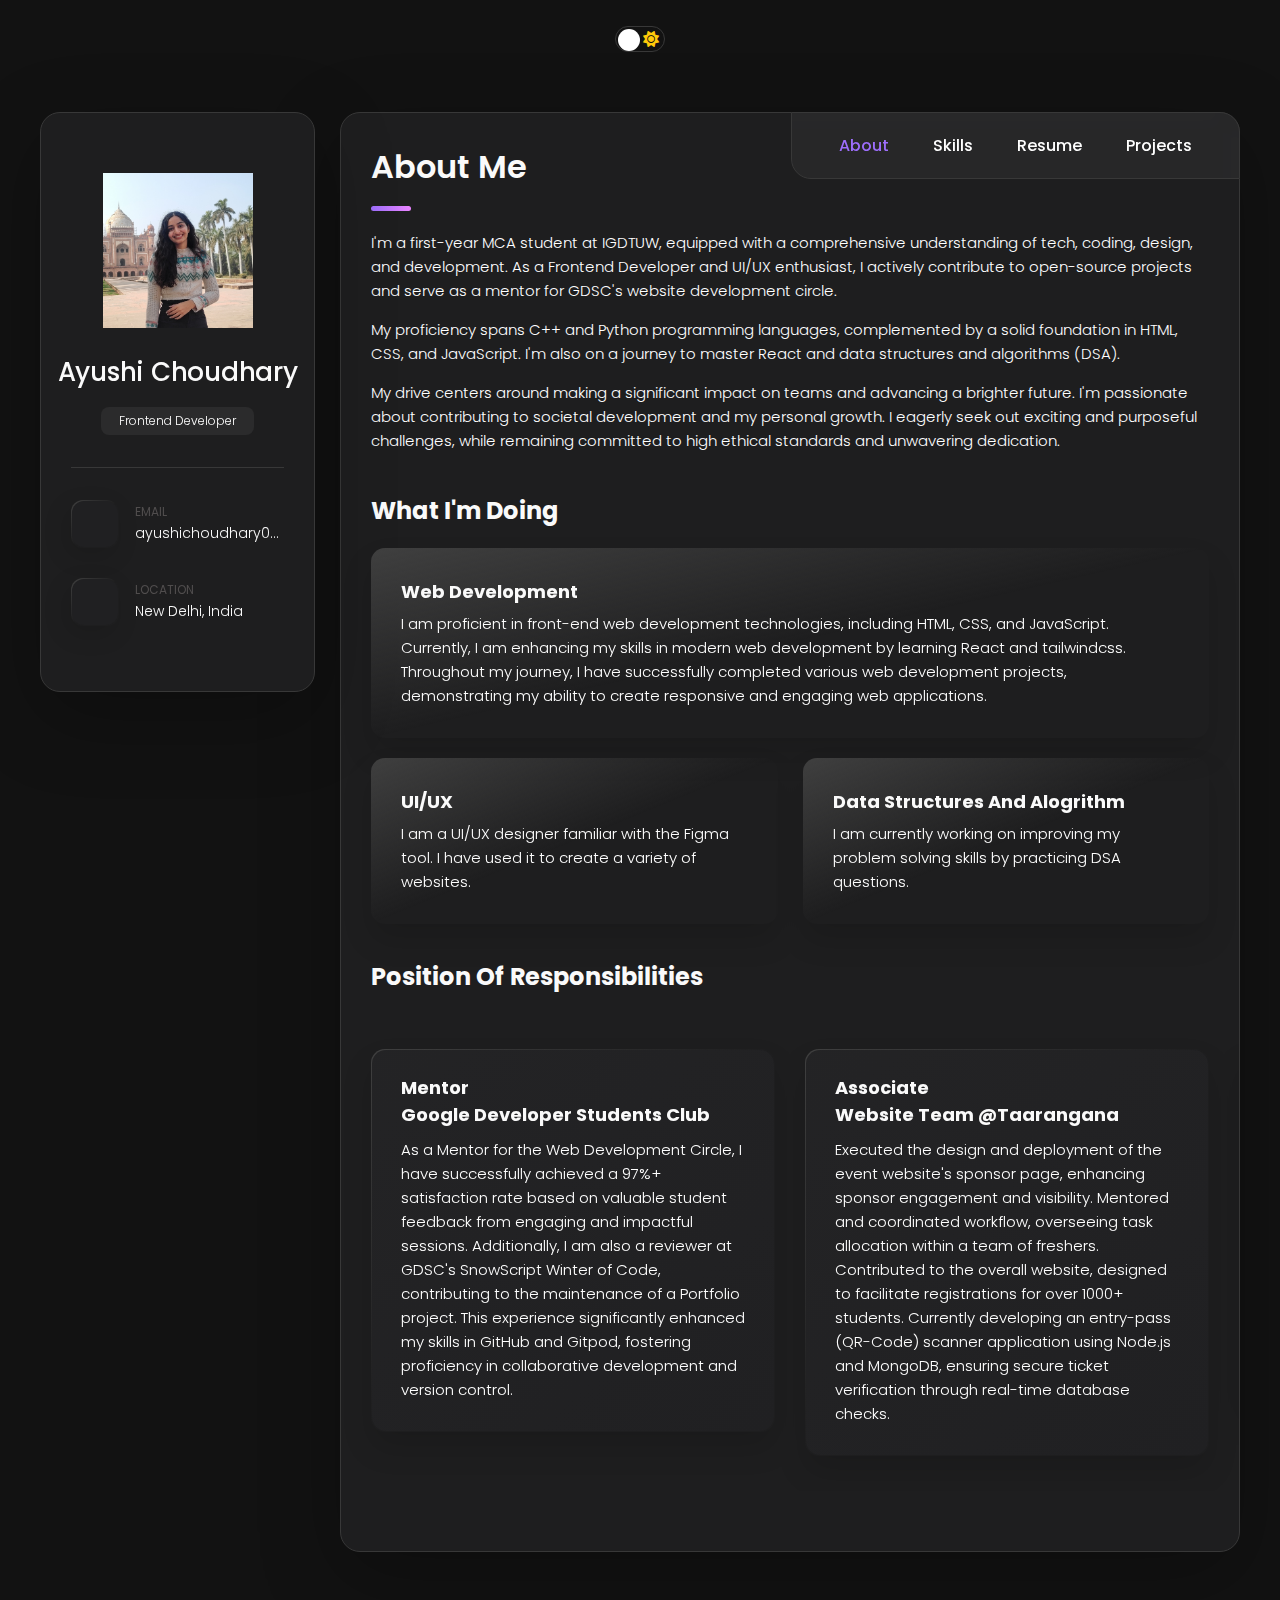
==== commit 6f5a58cf: "Refactoring + Adding Projects + UI enhancement" ====
--- a/index.html
+++ b/index.html
@@ -9,7 +9,7 @@
         <!--
     - custom css link
   -->
-  <link rel="stylesheet" href="./assets/css/darkstyle.css" />
+  <link rel="stylesheet" href="./assets/css/lightstyle.css" />
 
     <!--
     - favicon
@@ -170,8 +170,9 @@
             </li>
 
             <li class="navbar-item">
-              <button class="navbar-link" data-nav-link>Projects</button>
-            </li>
+              <a href="https://ayushichoudhary-19.github.io/Projects/"  target="_blank" class="navbar-link">Projects</a>
+          </li>
+          
 
 
           </ul>
@@ -212,41 +213,60 @@
             <ul class="service-list">
 
               <li class="service-item">
-                <div class="service-icon-box">
+                <!-- <div class="service-icon-box">
                   <img
                     src="./assets/images/icon-dev.svg"
                     alt="Web development icon"
                     width="40"
                   />
-                </div>
+                </div> -->
 
                 <div class="service-content-box">
                   <h4 class="h4 service-item-title">Web development</h4>
 
                   <p class="service-item-text">
-                    Integrate blockchain into web applications, connecting the
-                    front-end and back-end. Services include web interface to
-                    blockchain network connection, wallet integrations, and
-                    smart contract interaction.
+                    I am proficient in front-end web development technologies, including HTML, CSS, and JavaScript. 
+                    Currently, I am enhancing my skills in modern web development by learning React and tailwindcss.
+                    Throughout my journey, I have successfully completed various web development projects, demonstrating my ability to create 
+                    responsive and engaging web applications.
                   </p>
                 </div>
               </li>
 
               <li class="service-item">
-                <div class="service-icon-box">
+                <!-- <div class="service-icon-box">
                   <img
                     src="./assets/images/icon-photo.svg"
                     alt="mobile app icon"
                     width="40"
-                  />
-                </div>
+                  /> -->
+                <!-- </div> -->
 
                 <div class="service-content-box">
                   <h4 class="h4 service-item-title">UI/UX</h4>
 
                   <p class="service-item-text">
-                    I am a UI/ux designer and am familiar with the Figma tool; I
+                    I am a UI/UX designer familiar with the Figma tool. I
                     have used it to create a variety of websites.
+                  </p>
+                </div>
+              </li>
+
+              
+              <li class="service-item">
+                <!-- <div class="service-icon-box">
+                  <img
+                    src="./assets/images/icon-photo.svg"
+                    alt="mobile app icon"
+                    width="40"
+                  /> -->
+                <!-- </div> -->
+
+                <div class="service-content-box">
+                  <h4 class="h4 service-item-title">Data Structures and Alogrithm</h4>
+
+                  <p class="service-item-text">
+                    I am currently working on improving my problem solving skills by practicing DSA questions.
                   </p>
                 </div>
               </li>
@@ -269,10 +289,11 @@
                   </h4>
 
                   <div class="testimonials-text-main" data-testimonials-text>
-                    
-                    As a Mentor for Web Development Circle at GDSC, IGDTUW, my role is to interact with students and conduct sessions for them on Web Development technologies.
-                    I help students learn and build projects around front-end web technologies like HTML, CSS and JavaScript.
-                    
+                    As a Mentor for the Web Development Circle, I have successfully achieved a 97%+ satisfaction 
+                    rate based on valuable student feedback from engaging and impactful sessions. Additionally,
+                     I am also a reviewer at GDSC's SnowScript Winter of Code, contributing to the 
+                     maintenance of a Portfolio project. This experience significantly enhanced my skills in 
+                     GitHub and Gitpod, fostering proficiency in collaborative development and version control.
                   </div>
                 </div>
               </li>
@@ -288,26 +309,10 @@
 
                   <div class="testimonials-text-main" data-testimonials-text>
                     <p>
-                      I role as Taarangana's website team Associate is to collaborate with fellow associates and junior member to maintain, manage and develop the official website of Taarangana - The Annual Cultural Fest of IGDTUW, which is visited by 1000+ students for event registrations.
-                    </p>
-                  </div>
-                </div>
-              </li>
-
-              <li class="testimonials-item">
-                <div class="content-card" data-testimonials-item>
-                  <h4
-                    class="h4 testimonials-item-title"
-                    data-testimonials-title
-                  >
-                  Technical Team Memberr<br />Finivesta
-                  </h4>
-
-                  <div class="testimonials-text-main" data-testimonials-text>
-                    <p>
-                      At Finivesta - The Finance club of IGDTUW, I am a part of the techincal team which is responsibe to develop the  club's official website.
-                      I am currently designing the UI/UX of the website on Figma and the website will soon be built over React with the efforts of me and my three other talanted teammates.
-                    </p>
+                      Executed the design and deployment of the event website's sponsor page, enhancing sponsor engagement 
+                      and visibility. Mentored and coordinated workflow,
+                       overseeing task allocation within a team of freshers. Contributed to the overall website, designed to 
+                       facilitate registrations for over 1000+ students. Currently developing an entry-pass (QR-Code) scanner application using Node.js and MongoDB, ensuring secure ticket verification through real-time database checks.                    </p>
                   </div>
                 </div>
               </li>
@@ -343,7 +348,7 @@
                   <div class="testimonials-text-main" data-testimonials-text>
                     <p>
                       During the second year of my graduation at IPCW, DU, I was the head of the Graphics Team and the Technical Head of the Science Society.
-                      I coordinated with fellow core team members and department representatives to manage Society's Website (Google Sites), Google Drive, 
+                      I coordinated with fellow core team members and department representatives to manage the Society's Website (Google Sites), Google Drive, 
                       social Media Handles and event calendars. Coordinate conferences, meetings, and events like webinars and quizzes. </p>
                   </div>
                 </div>
@@ -375,7 +380,18 @@
           </header>
 
           <section >
-          
+  <img src="https://img.icons8.com/color/96/000000/html-5.png" alt="HTML" style="margin: 10px;">
+  <img src="https://img.icons8.com/color/96/000000/css3.png" alt="CSS" style="margin: 10px;">
+  <img src="https://img.icons8.com/color/96/000000/javascript.png" alt="JavaScript (JS)" style="margin: 10px;">
+  <img src="https://img.icons8.com/color/96/000000/firebase.png" alt="Firebase" style="margin: 10px;">
+   <img src="https://img.icons8.com/color/96/000000/react-native.png" alt="react native" style="margin: 0px;">
+  <img src="https://img.icons8.com/color/96/000000/tailwindcss.png" alt="JavaScript (JS)" style="margin: 10px;">
+ 
+  <img src="https://img.icons8.com/color/96/000000/postgreesql.png" alt="PostgreSQL" style="margin: 10px;">
+  <img src="https://img.icons8.com/color/96/000000/c-plus-plus-logo.png" alt="C++" style="margin: 10px;">
+  <img src="https://img.icons8.com/color/96/000000/python.png" alt="Python" style="margin: 10px;">
+  <img src="https://img.icons8.com/color/96/000000/visual-studio-code-2019.png" alt="VS Code" style="margin: 10px;">
+            
           </section>
         </article>
       </section>
@@ -495,39 +511,11 @@
             <ol class="timeline-list">
               <li class="timeline-item">
                 <h4 class="h4 timeline-item-title">
-                  Open Source Contributor
+                  Web Developer - EdJustice Foundation
+                  <span>Oct 2022 - Jan 2023</span>
                 </h4>
 
-                <span>Sept. 2023 — Present</span>
-
-                <p class="timeline-text"><b> #2 Contributor </b><a href="https://github.com/warmachine028/nike/">warmachine028/nike</a> </p>
-                <p class="timeline-text">Added the 'go-to-top' FAB button using JavaScript.</p>
-                <p class="timeline-text">Added the number counter on Landing Page to enhance the UI/UX.</p>
-                <p class="timeline-text">Fixed a bug that caused inconsistency in styles on larger and smaller screens.</p>
-                <p class="timeline-text">Enhanced the Input Field Design and Added Active State Effect in Contact-Us section.</p>
-
-                <br>
-                <p class="timeline-text"><b> CSS- UI/UX Contributor </b><a href="https://github.com/KendallDoesCoding/youtubers-birthdays">youtubers-birthdays</a> </p>
-                <p class="timeline-text">Entirely restyled the the the UI/UX of the Home page, the AddYoutuber and RemoveYoutuber Page.</p>
-
-                </p>
-
-                <br>
-                <p class="timeline-text"><b> #13 Contributor </b><a href="https://github.com/sarmadhamdani02/WebGames">WebGames</a> </p>
-                <p class="timeline-text">Added a media query for screens between 701px and 1050px, specifically targeting tablet-sized screens. Thus, Fixed the navbar and overall responsiveness.</p>
-                <p class="timeline-text">Equally padded the navbar elements from both right and left side.</p>
-
-                </p>
-
-              </li>
-
-              <li class="timeline-item">
-                <h4 class="h4 timeline-item-title">
-                  Web Developer - EdJustice Foundation
-                </h4>
-
-                <span>Oct 2022 - Jan 2023</span>
-
+                
                 <p class="timeline-text">
                   Enhanced the existing UI/UX. Uploaded blogs received from the Content team on the Wix Platform.
                 </p>
@@ -535,19 +523,19 @@
 
 
               <li class="timeline-item">
-                <h4 class="h4 timeline-item-title">Recording Audiobooks - Visionaries</h4>
-
+                <h4 class="h4 timeline-item-title">Recording Audiobooks - Visionaries
                 <span>July 2021 — present</span>
+                </h4>
 
                 <p class="timeline-text">Recorded Audio lectures for students, who are visually imparied, in both Hindi and English Language.</p>
               </li>
 
-            </ol>
+          </ol>
           </section>
         </article>
 
         <!--
-        - #PORTFOLIO
+        - #Projects
       -->
 
         <article class="portfolio" data-page="projects">
--- a/assets/css/lightstyle.css
+++ b/assets/css/lightstyle.css
@@ -0,0 +1,1603 @@
+:root {
+  /* gradient */
+  --bg-gradient-yellow-1: linear-gradient(
+    to bottom right,
+    linear-gradient(to bottom right, hsl(283, 100%, 63%) 0%, hsla(285, 100%, 69%, 0) 50%)
+  );
+  --bg-gradient-yellow-2: linear-gradient(
+      135deg,
+      hsla(295, 100%, 71%, 0.251) 0%,
+      hsla(35, 100%, 68%, 0) 59.86%
+    );
+  --text-gradient-yellow: linear-gradient(
+    to right,
+    linear-gradient(to right, hsl(260, 96%, 71%), hsl(290, 100%, 76%))'
+  );
+  --bg-gradient-onyx: linear-gradient(
+    to bottom right,
+    hsl(240, 1%, 25%) 3%,
+    hsl(0, 0%, 19%) 97%
+  );
+  --bg-gradient-jet: linear-gradient(
+      to bottom right,
+      hsla(240, 1%, 18%, 0.251) 0%,
+      hsla(240, 2%, 11%, 0) 100%
+    ),
+    hsl(240, 2%, 13%);
+  --border-gradient-onyx: linear-gradient(
+    to bottom right,
+    hsl(0, 0%, 25%) 0%,
+    hsla(0, 0%, 25%, 0) 50%
+  );
+  --text-gradient-yellow: linear-gradient(
+    to right,
+    hsl(260, 96%, 71%),
+    hsl(290, 100%, 76%)
+  );
+  
+  /* solid */
+  --jet: hsl(0, 0%, 22%);
+  --onyx:  hsl(240, 1%, 17%);
+  --eerie-black-1:hsl(240, 2%, 13%);
+  --eerie-black-2: hsl(240, 2%, 12%);
+  --smoky-black: hsl(0, 0%, 7%);
+  --white-1: hsl(0, 0%, 100%); /* White */
+  --white-2: hsl(0, 0%, 98%); /* Light gray */
+  --orange-yellow-crayola: hsl(260, 96%, 71%); /* Light purple shade 1 */
+  --vegas-gold: hsl(270, 50%, 68%); /* Light purple shade 2 */
+  --light-gray: hsl(0, 1%, 17%); /* White */
+  --light-gray-70: hsla(0, 2%, 39%, 0.7); /* White with 70% opacity */
+  --bittersweet-shimmer: hsl(0, 43%, 51%); /* Light purple shade 3 */
+
+  /* font-family */
+  --ff-poppins: "Poppins", sans-serif;
+
+  /* font-size */
+  --fs-1: 24px;
+  --fs-2: 18px;
+  --fs-3: 17px;
+  --fs-4: 16px;
+  --fs-5: 15px;
+  --fs-6: 14px;
+  --fs-7: 13px;
+  --fs-8: 11px;
+
+  /* font-weight */
+  --fw-300: 300;
+  --fw-400: 400;
+  --fw-500: 500;
+  --fw-600: 600;
+
+  /* shadows */
+  --shadow-1: -4px 8px 24px hsla(0, 0%, 0%, 0.25);
+  --shadow-2: 0 16px 30px hsla(0, 0%, 0%, 0.25);
+  --shadow-3: 0 16px 40px hsla(0, 0%, 0%, 0.25);
+  --shadow-4: 0 25px 50px hsla(0, 0%, 0%, 0.15);
+  --shadow-5: 0 24px 80px hsla(0, 0%, 0%, 0.25);
+
+  /* transitions */
+  --transition-1: 0.25s ease;
+  --transition-2: 0.5s ease-in-out;
+}
+
+*,
+*::before,
+*::after {
+  margin: 0;
+  padding: 0;
+  box-sizing: border-box;
+  transition: var(--transition-2);
+}
+
+a {
+  text-decoration: none;
+}
+
+li {
+  list-style: none;
+}
+
+img,
+ion-icon,
+a,
+button,
+time,
+span {
+  display: block;
+}
+
+button {
+  font: inherit;
+  background: none;
+  border: none;
+  text-align: left;
+  cursor: pointer;
+}
+
+input,
+textarea {
+  display: block;
+  width: 100%;
+  background: none;
+  font: inherit;
+}
+
+::selection {
+  background: var(--orange-yellow-crayola);
+  color: var(--smoky-black);
+}
+
+:focus {
+  outline-color: var(--orange-yellow-crayola);
+}
+
+html {
+  font-family: var(--ff-poppins);
+}
+
+body {
+  background: var(--smoky-black);
+}
+
+/*-----------------------------------*\
+  #REUSED STYLE
+\*-----------------------------------*/
+
+.sidebar,
+article {
+  background: var(--eerie-black-2);
+  border: 1px solid var(--jet);
+  border-radius: 20px;
+  padding: 15px;
+  box-shadow: var(--shadow-1);
+  z-index: 1;
+}
+
+.separator {
+  width: 100%;
+  height: 1px;
+  background: var(--jet);
+  margin: 16px 0;
+}
+
+.icon-box {
+  position: relative;
+  background: var(--border-gradient-onyx);
+  width: 30px;
+  height: 30px;
+  border-radius: 8px;
+  display: flex;
+  justify-content: center;
+  align-items: center;
+  font-size: 16px;
+  color: var(--orange-yellow-crayola);
+  box-shadow: var(--shadow-1);
+  z-index: 1;
+}
+
+.icon-box::before {
+  content: "";
+  position: absolute;
+  inset: 1px;
+  background: var(--eerie-black-1);
+  border-radius: inherit;
+  z-index: -1;
+}
+
+.icon-box ion-icon {
+  --ionicon-stroke-width: 35px;
+}
+
+article {
+  display: none;
+}
+
+article.active {
+  display: block;
+  animation: fade 0.5s ease backwards;
+}
+
+@keyframes fade {
+  0% {
+    opacity: 0;
+  }
+  100% {
+    opacity: 1;
+  }
+}
+
+.h2,
+.h3,
+.h4,
+.h5 {
+  color: var(--white-2);
+  text-transform: capitalize;
+}
+
+.h2 {
+  font-size: var(--fs-1);
+}
+
+.h3 {
+  font-size: var(--fs-2);
+}
+
+.h4 {
+  font-size: var(--fs-4);
+}
+
+.h5 {
+  font-size: var(--fs-7);
+  font-weight: var(--fw-500);
+}
+
+.article-title {
+  position: relative;
+  padding-bottom: 7px;
+}
+
+.article-title::after {
+  content: "";
+  position: absolute;
+  bottom: 0;
+  left: 0;
+  width: 30px;
+  height: 3px;
+  background: var(--text-gradient-yellow);
+  border-radius: 3px;
+}
+
+.has-scrollbar::-webkit-scrollbar {
+  width: 5px; /* for vertical scrollbar */
+  height: 5px; /* for horizontal scrollbar */
+}
+
+.has-scrollbar::-webkit-scrollbar-track {
+  background: var(--onyx);
+  border-radius: 5px;
+}
+
+.has-scrollbar::-webkit-scrollbar-thumb {
+  background: var(--orange-yellow-crayola);
+  border-radius: 5px;
+}
+
+.has-scrollbar::-webkit-scrollbar-button {
+  width: 20px;
+}
+
+.content-card {
+  position: relative;
+  background: var(--border-gradient-onyx);
+  padding: 15px;
+  padding-top: 45px;
+  border-radius: 14px;
+  box-shadow: var(--shadow-2);
+  cursor: pointer;
+  z-index: 1;
+}
+
+.content-card::before {
+  content: "";
+  position: absolute;
+  inset: 1px;
+  background: var(--bg-gradient-jet);
+  border-radius: inherit;
+  z-index: -1;
+}
+
+/*-----------------------------------*\
+  #MAIN
+\*-----------------------------------*/
+
+main {
+  margin: 15px 12px;
+  margin-bottom: 75px;
+  min-width: 259px;
+}
+
+
+.fa-moon {color: #f1c40f;}
+
+.fa-sun {color: #f39c12;}
+
+.checkbox-label .ball {
+  background-color: #fff;
+  width: 22px;
+  height: 22px;
+  position: absolute;
+  left: 2px;
+  top: 2px;
+  border-radius: 50%;
+  transition: transform 0.2s linear;
+}
+
+.checkbox:checked + .checkbox-label .ball {
+  transform: translateX(24px);
+}
+
+.checkbox {
+    opacity: 0;
+    position: absolute;
+  }
+  
+.checkbox-label {
+    margin-top: 2%;
+    background-color: var(--bg-gradient-onyx);
+    border: 1px solid var(--jet);
+    width: 50px;
+    height: 26px;
+    border-radius: 50px;
+    position: relative;
+    padding: 5px;
+    cursor: pointer;
+    display: flex;
+    justify-content: space-between;
+    align-items: center;
+}
+
+.mode-container{
+    display: flex;
+    flex-direction: column;
+    justify-content: center;
+    align-items: center;
+}
+
+/*-----------------------------------*\
+  #SIDEBAR
+\*-----------------------------------*/
+
+.sidebar {
+  margin-bottom: 15px;
+  max-height: 112px;
+  overflow: hidden;
+  transition: var(--transition-2);
+}
+
+.sidebar.active {
+  max-height: 405px;
+}
+
+.sidebar-info {
+  position: relative;
+  display: flex;
+  justify-content: flex-start;
+  align-items: center;
+  gap: 15px;
+}
+
+.avatar-box {
+  background: var(--bg-gradient-onyx);
+  border-radius: 20px;
+}
+
+.info-content .name {
+  color: var(--white-2);
+  font-size: var(--fs-3);
+  font-weight: var(--fw-500);
+  letter-spacing: -0.25px;
+  margin-bottom: 10px;
+}
+
+.info-content .title {
+  color: var(--white-1);
+  background: var(--onyx);
+  font-size: var(--fs-8);
+  font-weight: var(--fw-300);
+  width: max-content;
+  padding: 3px 12px;
+  border-radius: 8px;
+}
+
+.info_more-btn {
+  position: absolute;
+  top: -15px;
+  right: -15px;
+  border-radius: 0 15px;
+  font-size: 13px;
+  color: var(--orange-yellow-crayola);
+  background: var(--bg-gradient-jet);
+  padding: 10px;
+  box-shadow: var(--shadow-2);
+  transition: var(--transition-1);
+  z-index: 1;
+}
+
+.info_more-btn::before {
+  content: "";
+  position: absolute;
+  inset: 1px;
+  border-radius: inherit;
+  background-color: var(--bg-gradient-jet);
+  transition: var(--transition-1);
+  z-index: -1;
+}
+
+.info_more-btn:hover,
+.info_more-btn:focus {
+  background: var(--bg-gradient-yellow-1);
+}
+
+.info_more-btn:hover::before,
+.info_more-btn:focus::before {
+  background: var(--bg-gradient-yellow-2);
+}
+
+.info_more-btn span {
+  display: none;
+}
+
+.sidebar-info_more {
+  opacity: 0;
+  visibility: hidden;
+  transition: var(--transition-2);
+}
+
+.sidebar.active .sidebar-info_more {
+  opacity: 1;
+  visibility: visible;
+}
+
+.contacts-list {
+  display: grid;
+  grid-template-columns: 1fr;
+  gap: 16px;
+}
+
+.contact-item {
+  min-width: 100%;
+  display: flex;
+  align-items: center;
+  gap: 16px;
+}
+
+.contact-info {
+  max-width: calc(100% - 46px);
+  width: calc(100% - 46px);
+}
+
+.contact-title {
+  color: var(--light-gray-70);
+  font-size: var(--fs-8);
+  text-transform: uppercase;
+  margin-bottom: 2px;
+}
+
+.contact-info :is(.contact-link, time, address) {
+  color: var(--white-2);
+  font-size: var(--fs-7);
+}
+
+.contact-info address {
+  font-style: normal;
+}
+
+.social-list {
+  display: flex;
+  justify-content: flex-start;
+  align-items: center;
+  gap: 15px;
+  padding-bottom: 4px;
+  padding-left: 7px;
+}
+
+.social-item .social-link {
+  color: var(--light-gray-70);
+  font-size: 18px;
+}
+
+.social-item .social-link:hover {
+  color: var(--light-gray);
+}
+
+/*-----------------------------------*\
+  #NAVBAR
+\*-----------------------------------*/
+
+.navbar {
+  position: fixed;
+  bottom: 0;
+  left: 0;
+  width: 100%;
+  background: hsla(240, 1%, 17%, 0.75);
+  backdrop-filter: blur(10px);
+  border: 1px solid var(--jet);
+  border-radius: 12px 12px 0 0;
+  box-shadow: var(--shadow-2);
+  z-index: 5;
+  transition: var(--transition-2);
+}
+
+.navbar-list {
+  display: flex;
+  flex-wrap: wrap;
+  justify-content: center;
+  align-items: center;
+  padding: 0 10px;
+  transition: var(--transition-2);
+}
+
+.navbar-link {
+  color:white;
+  font-weight: var(--fw-400);
+  padding: 20px 7px;
+  transition: color var(--transition-1);
+}
+
+.navbar-link:hover,
+.navbar-link:focus {
+  color: var(--light-gray-70);
+}
+
+.navbar-link.active {
+  color: var(--orange-yellow-crayola)!important;
+}
+
+/*-----------------------------------*\
+  #ABOUT
+\*-----------------------------------*/
+
+.about .article-title {
+  margin-bottom: 15px;
+}
+
+.about-text {
+  color: white;
+  font-size: var(--fs-6);
+  font-weight: var(--fw-300);
+  line-height: 1.6;
+  
+}
+
+.about-text p {
+  margin-bottom: 15px;
+}
+
+.service {
+  margin-bottom: 35px;
+}
+
+.service-title {
+  margin-bottom: 20px;
+}
+.service-list {
+  display: grid;
+  grid-template-columns: 1fr 1fr; /* Two columns */
+  gap: 20px;
+}
+
+.service-list li:nth-child(1) {
+  grid-column: span 2;
+}
+
+.service-item {
+  position: relative;
+  background: var(--border-gradient-onyx);
+  padding: 15px;
+  padding-top: 45px;
+  border-radius: 14px;
+  box-shadow: var(--shadow-2);
+  cursor: pointer;
+  z-index: 1;
+}
+
+.service-item::before {
+  content: "";
+  position: absolute;
+  inset: 1px;
+  background-color: var(--bg-gradient-jet);
+  border-radius: inherit;
+  z-index: -1;
+}
+
+.service-icon-box {
+  margin-bottom: 10px;
+}
+
+.service-icon-box img {
+  margin: auto;
+}
+
+.service-content-box {
+  text-align: center;
+}
+
+.service-item-title {
+  margin-bottom: 7px;
+}
+
+.service-item-text {
+  color: white;
+  font-size: var(--fs-6);
+  font-weight: var(--fw-300);
+  line-height: 1.6;
+}
+
+.testimonials {
+  margin-bottom: 30px;
+}
+
+.testimonials-title {
+  margin-bottom: 20px;
+}
+
+.testimonials-list {
+  display: flex;
+  justify-content: flex-start;
+  align-items: flex-start;
+  gap: 15px;
+  margin: 0 -15px;
+  padding: 25px 15px;
+  padding-bottom: 35px;
+  overflow-x: auto;
+  scroll-behavior: smooth;
+  overscroll-behavior-inline: contain;
+  scroll-snap-type: inline mandatory;
+}
+
+.testimonials-item {
+  min-width: 100%;
+  scroll-snap-align: center;
+}
+
+.testimonials-avatar-box {
+  position: absolute;
+  top: 0;
+  left: 0;
+  transform: translate(15px, -25px);
+  background: var(--bg-gradient-onyx);
+  border-radius: 14px;
+  box-shadow: var(--shadow-1);
+}
+
+.testimonials-item-title {
+  margin-bottom: 7px;
+}
+
+.testimonials-text-main{
+  color: white;
+  font-size: var(--fs-6);
+  font-weight: var(--fw-300);
+  line-height: 1.6;
+  line-clamp: 4;
+  -webkit-line-clamp: 4;
+  -webkit-box-orient: vertical;
+  overflow: hidden;
+}
+
+.modal-container {
+  position: fixed;
+  top: 0;
+  left: 0;
+  width: 100%;
+  height: 100%;
+  display: flex;
+  justify-content: center;
+  align-items: center;
+  overflow-y: auto;
+  overscroll-behavior: contain;
+  z-index: 20;
+  pointer-events: none;
+  visibility: hidden;
+}
+
+.modal-container::-webkit-scrollbar {
+  display: none;
+}
+
+.modal-container.active {
+  pointer-events: all;
+  visibility: visible;
+}
+
+.overlay {
+  position: fixed;
+  top: 0;
+  left: 0;
+  width: 100%;
+  height: 100vh;
+  background: hsl(0, 0%, 5%);
+  opacity: 0;
+  visibility: hidden;
+  pointer-events: none;
+  z-index: 1;
+  transition: var(--transition-1);
+}
+
+.overlay.active {
+  opacity: 0.8;
+  visibility: visible;
+  pointer-events: all;
+}
+
+.testimonials-modal {
+  background: var(--eerie-black-2);
+  position: relative;
+  padding: 15px;
+  margin: 20px 12px;
+  border: 1px solid var(--jet);
+  border-radius: 14px;
+  box-shadow: var(--shadow-5);
+  transform: scale(1.2);
+  opacity: 0;
+  transition: var(--transition-1);
+  z-index: 2;
+}
+
+.modal-container.active .testimonials-modal {
+  transform: scale(1);
+  opacity: 1;
+}
+
+.modal-close-btn {
+  position: absolute;
+  top: 15px;
+  right: 15px;
+  background: var(--onyx);
+  border-radius: 8px;
+  width: 32px;
+  height: 32px;
+  display: flex;
+  justify-content: center;
+  align-items: center;
+  color: var(--white-2);
+  font-size: 18px;
+  opacity: 0.7;
+}
+
+.modal-close-btn:hover,
+.modal-close-btn:focus {
+  opacity: 1;
+}
+
+.modal-close-btn ion-icon {
+  --ionicon-stroke-width: 50px;
+}
+
+.modal-avatar-box {
+  background: var(--bg-gradient-onyx);
+  width: max-content;
+  border-radius: 14px;
+  margin-bottom: 15px;
+  box-shadow: var(--shadow-2);
+}
+
+.modal-img-wrapper > img {
+  display: none;
+}
+
+.modal-title {
+  margin-bottom: 4px;
+}
+
+.modal-content time {
+  font-size: var(--fs-6);
+  color: var(--light-gray-70);
+  font-weight: var(--fw-300);
+  margin-bottom: 10px;
+}
+
+.modal-content p {
+  color: var(--light-gray);
+  font-size: var(--fs-6);
+  font-weight: var(--fw-300);
+  line-height: 1.6;
+}
+
+/*-----------------------------------*\
+  #RESUME
+\*-----------------------------------*/
+
+.article-title {
+  margin-bottom: 30px;
+}
+
+.timeline {
+  margin-bottom: 30px;
+}
+
+.timeline .title-wrapper {
+  display: flex;
+  align-items: center;
+  gap: 15px;
+  margin-bottom: 25px;
+}
+
+.timeline-list {
+  font-size: var(--fs-6);
+  margin-left: 45px;
+}
+
+.timeline-item {
+  position: relative;
+}
+
+.timeline-item:not(:last-child) {
+  margin-bottom: 20px;
+}
+
+.timeline-item-title {
+  font-size: var(--fs-6);
+  line-height: 1.3;
+  margin-bottom: 7px;
+}
+
+.timeline-list span {
+  color: var(--vegas-gold);
+  font-weight: var(--fw-400);
+  line-height: 1.6;
+}
+
+.timeline-item:not(:last-child)::before {
+  content: "";
+  position: absolute;
+  top: -25px;
+  left: -30px;
+  width: 1px;
+  height: calc(100% + 50px);
+  background: var(--jet);
+}
+
+.timeline-item::after {
+  content: "";
+  position: absolute;
+  top: 5px;
+  left: -33px;
+  height: 6px;
+  width: 6px;
+  background: var(--text-gradient-yellow);
+  border-radius: 50%;
+  box-shadow: 0 0 0 4px var(--jet);
+}
+
+.timeline-text {
+  color:hsl(0, 1%, 85%);
+  font-weight: var(--fw-300);
+  line-height: 1.6;
+  
+}
+
+.skills-title {
+  margin-bottom: 20px;
+}
+.skills section{
+  display: grid;
+  grid-template-columns: auto auto auto auto auto;
+}
+.skills section img{
+  width: 70%;
+}
+.skills-list {
+  padding: 20px;
+}
+
+.skills-item:not(:last-child) {
+  margin-bottom: 15px;
+}
+
+.skill .title-wrapper {
+  display: flex;
+  align-items: center;
+  gap: 5px;
+  margin-bottom: 8px;
+}
+
+.skill .title-wrapper data {
+  color: var(--light-gray);
+  font-size: var(--fs-7);
+  font-weight: var(--fw-300);
+}
+
+.skill-progress-bg {
+  background: var(--jet);
+  width: 100%;
+  height: 8px;
+  border-radius: 10px;
+}
+
+.skill-progress-fill {
+  background: var(--text-gradient-yellow);
+  height: 100%;
+  border-radius: inherit;
+}
+
+/*-----------------------------------*\
+  Projects
+\*-----------------------------------*/
+
+.filter-list {
+  display: none;
+}
+
+.filter-select-box {
+  position: relative;
+  margin-bottom: 25px;
+}
+
+.filter-select {
+  background: var(--eerie-black-2);
+  color: var(--light-gray);
+  display: flex;
+  justify-content: space-between;
+  align-items: center;
+  width: 100%;
+  padding: 12px 16px;
+  border: 1px solid var(--jet);
+  border-radius: 14px;
+  font-size: var(--fs-6);
+  font-weight: var(--fw-300);
+}
+
+.filter-select.active .select-icon {
+  transform: rotate(0.5turn);
+}
+
+.select-list {
+  background: var(--eerie-black-2);
+  position: absolute;
+  top: calc(100% + 6px);
+  width: 100%;
+  padding: 6px;
+  border: 1px solid var(--jet);
+  border-radius: 14px;
+  z-index: 2;
+  opacity: 0;
+  visibility: hidden;
+  pointer-events: none;
+  transition: 0.15s ease-in-out;
+}
+
+.filter-select.active + .select-list {
+  opacity: 1;
+  visibility: visible;
+  pointer-events: all;
+}
+
+.select-item button {
+  background: var(--eerie-black-2);
+  color: var(--light-gray);
+  font-size: var(--fs-6);
+  font-weight: var(--fw-300);
+  text-transform: capitalize;
+  width: 100%;
+  padding: 8px 10px;
+  border-radius: 8px;
+}
+
+.select-item button:hover {
+  --eerie-black-2: hsl(240, 2%, 20%);
+}
+
+.project-list {
+  display: grid;
+  grid-template-columns: 1fr;
+  gap: 30px;
+  margin-bottom: 10px;
+}
+
+.project-item {
+  display: none;
+}
+
+.project-item.active {
+  display: block;
+  animation: scaleUp 0.25s ease forwards;
+}
+
+@keyframes scaleUp {
+  0% {
+    transform: scale(0.5);
+  }
+  100% {
+    transform: scale(1);
+  }
+}
+
+.project-item > a {
+  width: 100%;
+}
+
+.project-img {
+  position: relative;
+  width: 100%;
+  height: 200px;
+  border-radius: 16px;
+  overflow: hidden;
+  margin-bottom: 15px;
+}
+
+.project-img::before {
+  content: "";
+  position: absolute;
+  top: 0;
+  left: 0;
+  width: 100%;
+  height: 100%;
+  background: transparent;
+  z-index: 1;
+  transition: var(--transition-1);
+}
+
+.project-item > a:hover .project-img::before {
+  background: hsla(0, 0%, 0%, 0.5);
+}
+
+.project-item-icon-box {
+  --scale: 0.8;
+  background: var(--jet);
+  color: var(--orange-yellow-crayola);
+  position: absolute;
+  top: 50%;
+  left: 50%;
+  transform: translate(-50%, -50%) scale(var(--scale));
+  font-size: 20px;
+  padding: 18px;
+  border-radius: 12px;
+  opacity: 0;
+  z-index: 1;
+  transition: var(--transition-1);
+}
+
+.project-item > a:hover .project-item-icon-box {
+  --scale: 1;
+  opacity: 1;
+}
+
+.project-item-icon-box ion-icon {
+  --ionicon-stroke-width: 50px;
+}
+
+.project-img img {
+  width: 100%;
+  height: 100%;
+  object-fit: cover;
+  transition: var(--transition-1);
+}
+
+.project-item > a:hover img {
+  transform: scale(1.1);
+}
+
+.project-title,
+.project-category {
+  margin-left: 10px;
+}
+
+.project-title {
+  color: var(--white-2);
+  font-size: var(--fs-5);
+  font-weight: var(--fw-400);
+  text-transform: capitalize;
+  line-height: 1.3;
+}
+
+.project-category {
+  color: var(--light-gray-70);
+  font-size: var(--fs-6);
+  font-weight: var(--fw-300);
+}
+/*-----------------------------------*\
+#RESPONSIVE
+\*-----------------------------------*/
+
+@media (min-width: 450px) {
+.project-img,
+.blog-banner-box {
+  height: auto;
+}
+}
+
+@media (min-width: 580px) {
+:root {
+  /* Typology */
+  --fs-1: 32px;
+  --fs-2: 24px;
+  --fs-3: 26px;
+  --fs-4: 18px;
+  --fs-6: 15px;
+  --fs-7: 15px;
+  --fs-8: 12px;
+}
+
+.sidebar,
+article {
+  width: 520px;
+  margin-inline: auto;
+  padding: 30px;
+}
+
+.article-title {
+  font-weight: var(--fw-600);
+  padding-bottom: 15px;
+}
+
+.article-title::after {
+  width: 40px;
+  height: 5px;
+}
+
+.icon-box {
+  width: 48px;
+  height: 48px;
+  border-radius: 12px;
+  font-size: 18px;
+}
+
+main {
+  margin-top: 60px;
+  margin-bottom: 100px;
+}
+
+.sidebar {
+  max-height: 180px;
+  margin-bottom: 30px;
+}
+
+.sidebar.active {
+  max-height: 584px;
+}
+
+.sidebar-info {
+  gap: 25px;
+}
+
+.avatar-box {
+  border-radius: 30px;
+}
+
+.avatar-box img {
+  width: 120px;
+}
+
+.info-content .name {
+  margin-bottom: 15px;
+}
+
+.info-content .title {
+  padding: 5px 18px;
+}
+
+.info_more-btn {
+  top: -30px;
+  right: -30px;
+  padding: 10px 15px;
+}
+
+.info_more-btn span {
+  display: block;
+  font-size: var(--fs-8);
+}
+
+.info_more-btn ion-icon {
+  display: none;
+}
+
+.separator {
+  margin: 32px 0;
+}
+
+.contacts-list {
+  gap: 20px;
+}
+
+.contact-info {
+  max-width: calc(100% - 64px);
+  width: calc(100% - 64px);
+}
+
+.navbar {
+  border-radius: 20px 20px 0 0;
+}
+
+.navbar-list {
+  gap: 20px;
+}
+
+.navbar-link {
+  --fs-8: 14px;
+}
+
+.about .article-title {
+  margin-bottom: 20px;
+}
+
+.about-text {
+  margin-bottom: 40px;
+}
+
+.service-item {
+  display: flex;
+  justify-content: flex-start;
+  align-items: flex-start;
+  gap: 18px;
+  padding: 30px;
+}
+
+.service-icon-box {
+  margin-bottom: 0;
+  margin-top: 5px;
+}
+
+.service-content-box {
+  text-align: left;
+}
+
+.testimonials-title {
+  margin-bottom: 25px;
+}
+
+.testimonials-list {
+  gap: 30px;
+  margin: 0 -30px;
+  padding: 30px;
+  padding-bottom: 35px;
+}
+
+.content-card {
+  padding: 30px;
+  padding-top: 25px;
+}
+
+.testimonials-avatar-box {
+  transform: translate(30px, -30px);
+  border-radius: 20px;
+}
+
+.testimonials-avatar-box img {
+  width: 80px;
+}
+
+.testimonials-item-title {
+  margin-bottom: 10px;
+}
+
+.testimonials-text-main {
+  line-clamp: 2;
+  -webkit-line-clamp: 2;
+  font-weight: var(--fw-300);
+}
+
+.modal-container {
+  padding: 20px;
+}
+
+.testimonials-modal {
+  display: flex;
+  justify-content: flex-start;
+  align-items: stretch;
+  gap: 25px;
+  padding: 30px;
+  border-radius: 20px;
+}
+
+.modal-img-wrapper {
+  display: flex;
+  flex-direction: column;
+  align-items: center;
+}
+
+.modal-avatar-box {
+  border-radius: 18px;
+  margin-bottom: 0;
+}
+
+.modal-avatar-box img {
+  width: 65px;
+}
+
+.modal-img-wrapper > img {
+  display: block;
+  flex-grow: 1;
+  width: 35px;
+}
+
+.timeline-list {
+  margin-left: 65px;
+}
+
+.timeline-item:not(:last-child)::before {
+  left: -40px;
+}
+
+.timeline-item::after {
+  height: 8px;
+  width: 8px;
+  left: -43px;
+}
+
+.skills-item:not(:last-child) {
+  margin-bottom: 25px;
+}
+
+.project-img,
+.blog-banner-box {
+  border-radius: 16px;
+}
+
+.blog-posts-list {
+  gap: 30px;
+}
+
+.blog-content {
+  padding: 25px;
+}
+
+.mapbox {
+  height: 380px;
+  border-radius: 18px;
+}
+
+.input-wrapper {
+  gap: 30px;
+  margin-bottom: 30px;
+}
+
+.form-input {
+  padding: 15px 20px;
+}
+
+textarea.form-input {
+  margin-bottom: 30px;
+}
+
+.form-btn {
+  --fs-6: 16px;
+  padding: 16px 20px;
+}
+
+.form-btn ion-icon {
+  font-size: 18px;
+}
+}
+
+@media (min-width: 768px) {
+.sidebar,
+article {
+  width: 700px;
+}
+
+.has-scrollbar::-webkit-scrollbar-button {
+  width: 100px;
+}
+
+.contacts-list {
+  grid-template-columns: 1fr 1fr;
+  gap: 30px 15px;
+}
+
+.navbar-link {
+  --fs-8: 15px;
+}
+
+.testimonials-modal {
+  gap: 35px;
+  max-width: 680px;
+}
+
+.modal-avatar-box img {
+  width: 80px;
+}
+
+.article-title {
+  padding-bottom: 20px;
+}
+
+.filter-select-box {
+  display: none;
+}
+
+.filter-list {
+  display: flex;
+  justify-content: flex-start;
+  align-items: center;
+  gap: 25px;
+  padding-left: 5px;
+  margin-bottom: 30px;
+}
+
+.filter-item button {
+  color: var(--light-gray);
+  font-size: var(--fs-5);
+  transition: var(--transition-1);
+}
+
+.filter-item button:hover {
+  color: var(--light-gray-70);
+}
+
+.filter-item button.active {
+  color: var(--orange-yellow-crayola);
+}
+
+.project-list,
+.blog-posts-list {
+  grid-template-columns: 1fr 1fr;
+}
+
+.input-wrapper {
+  grid-template-columns: 1fr 1fr;
+}
+
+.form-btn {
+  width: max-content;
+  margin-left: auto;
+}
+}
+
+@media (min-width: 1024px) {
+:root {
+  --shadow-1: -4px 8px 24px hsla(0, 0%, 0%, 0.125);
+  --shadow-2: 0 16px 30px hsla(0, 0%, 0%, 0.125);
+  --shadow-3: 0 16px 40px hsla(0, 0%, 0%, 0.125);
+}
+
+.sidebar,
+article {
+  width: 950px;
+  box-shadow: var(--shadow-5);
+}
+
+main {
+  margin-bottom: 60px;
+}
+
+.main-content {
+  position: relative;
+  width: max-content;
+  margin: auto;
+}
+
+.navbar {
+  position: absolute;
+  bottom: auto;
+  top: 0;
+  left: auto;
+  right: 0;
+  width: max-content;
+  border-radius: 0 20px;
+  padding: 0 20px;
+  box-shadow: none;
+}
+
+.navbar-list {
+  gap: 30px;
+  padding: 0 20px;
+}
+
+.navbar-link {
+  font-weight: var(--fw-500);
+}
+
+.service-list {
+  grid-template-columns: 1fr 1fr;
+  gap: 20px 25px;
+}
+
+.testimonials-item {
+  min-width: calc(50% - 15px);
+}
+
+.project-list {
+  grid-template-columns: repeat(3, 1fr);
+}
+
+.blog-banner-box {
+  height: 230px;
+}
+}
+
+
+@media (min-width: 1250px) {
+body::-webkit-scrollbar {
+  width: 20px;
+}
+
+body::-webkit-scrollbar-track {
+  background: var(--smoky-black);
+}
+
+body::-webkit-scrollbar-thumb {
+  border: 5px solid var(--smoky-black);
+  background: hsla(0, 0%, 100%, 0.1);
+  border-radius: 20px;
+  box-shadow: inset 1px 1px 0 hsla(0, 0%, 100%, 0.11),
+    inset -1px -1px 0 hsla(0, 0%, 100%, 0.11);
+}
+
+body::-webkit-scrollbar-thumb:hover {
+  background: hsla(0, 0%, 100%, 0.15);
+}
+
+body::-webkit-scrollbar-button {
+  height: 60px;
+}
+
+.sidebar,
+article {
+  width: auto;
+}
+
+article {
+  min-height: 100%;
+}
+
+main {
+  max-width: 1200px;
+  margin-inline: auto;
+  display: flex;
+  justify-content: center;
+  align-items: stretch;
+  gap: 25px;
+}
+
+.main-content {
+  min-width: 75%;
+  width: 75%;
+  margin: 0;
+}
+
+
+.sidebar {
+  position: sticky;
+  top: 60px;
+  max-height: max-content;
+  height: 100%;
+  margin-bottom: 0;
+  padding-top: 60px;
+  z-index: 1;
+}
+
+.sidebar-info {
+  flex-direction: column;
+}
+
+.avatar-box img {
+  width: 150px;
+}
+
+.info-content .name {
+  white-space: nowrap;
+  text-align: center;
+}
+
+.info-content .title {
+  margin: auto;
+}
+
+.info_more-btn {
+  display: none;
+}
+
+.sidebar-info_more {
+  opacity: 1;
+  visibility: visible;
+}
+
+.contacts-list {
+  grid-template-columns: 1fr;
+}
+
+.contact-info :is(.contact-link) {
+  white-space: nowrap;
+  overflow: hidden;
+  text-overflow: ellipsis;
+}
+
+.contact-info :is(.contact-link, time, address) {
+  --fs-7: 14px;
+  font-weight: var(--fw-300);
+}
+
+.separator:last-of-type {
+  margin: 15px 0;
+  opacity: 0;
+}
+
+.social-list {
+  justify-content: center;
+}
+
+.timeline-text {
+  max-width: 700px;
+}
+}
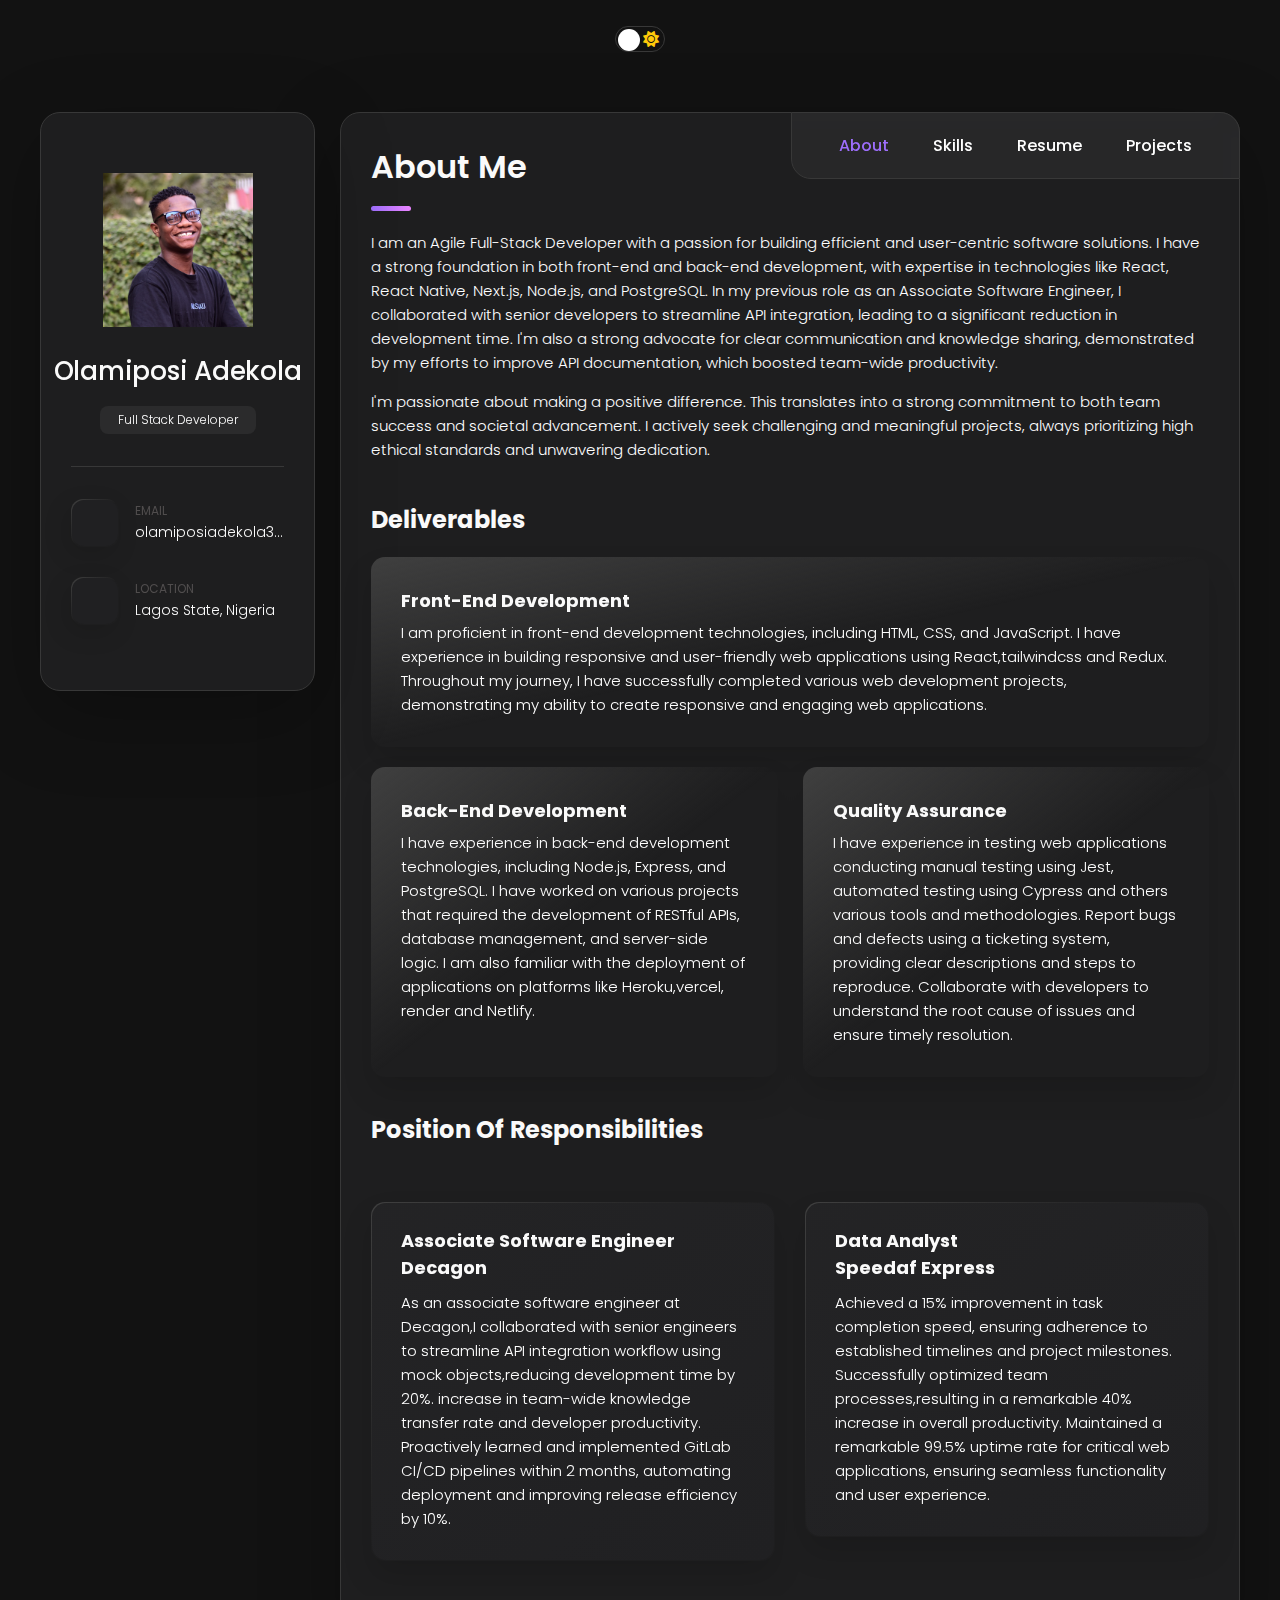
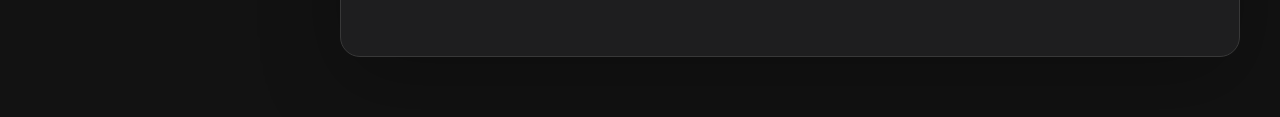
==== commit f4b31b08: "portfolio updated" ====
--- a/index.html
+++ b/index.html
@@ -16,7 +16,7 @@
   -->
     <link
       rel="shortcut icon"
-      href="./assets/images/logo.png"
+      href=""
       type="image/x-icon"
     />
     <!-- Fontawesome -->
@@ -57,16 +57,16 @@
         <div class="sidebar-info">
           <figure class="avatar-box">
             <img
-              src="assets/images/Ayushi_Choudhary.jpeg"
-              alt="Ayushi_Choudhary"
+              src="assets/images/fayol profile pic.png"
+              alt="Olamiposi Adekola"
               width="80"
             />
           </figure>
 
           <div class="info-content">
-            <h1 class="name" title="Ayushi Choudhary">Ayushi Choudhary</h1>
-
-            <p class="title">Frontend Developer</p>
+            <h1 class="name" title="Olamiposi Adekola">Olamiposi Adekola</h1>
+
+            <p class="title">Full Stack Developer</p>
 
           </div>
 
@@ -89,8 +89,8 @@
               <div class="contact-info">
                 <p class="contact-title">Email</p>
 
-                <a href="mailto:ayushichoudhary0016@gmail.com" class="contact-link"
-                  >ayushichoudhary0016@gmail.com</a
+                <a href="mailto:olamiposiadekola31@gmail.com" class="contact-link"
+                  >olamiposiadekola31@gmail.com</a
                 >
               </div>
             </li>
@@ -105,7 +105,7 @@
               <div class="contact-info">
                 <p class="contact-title">Location</p>
 
-                <address>New Delhi, India</address>
+                <address>Lagos State, Nigeria</address>
               </div>
             </li>
           </ul>
@@ -115,7 +115,7 @@
           <ul class="social-list">
             <li class="social-item">
               <a
-                href="https://www.linkedin.com/in/ayushi-choudhary-7688b91ba/"
+                href="https://www.linkedin.com/in/olamiposi-adekola-00268a201/"
                 target="_blank"
                 class="social-link"
               >
@@ -125,7 +125,7 @@
 
             <li class="social-item">
               <a
-                href="https://twitter.com/geekyAyushi"
+                href="https://twitter.com/De_playful"
                 target="_blank"
                 class="social-link"
               >
@@ -135,7 +135,7 @@
 
             <li class="social-item">
               <a
-                href="https://github.com/ayushichoudhary-19"
+                href="https://github.com/fayolistic"
                 target="_blank"
                 class="social-link"
               >
@@ -170,8 +170,8 @@
             </li>
 
             <li class="navbar-item">
-              <a href="https://ayushichoudhary-19.github.io/Projects/"  target="_blank" class="navbar-link">Projects</a>
-          </li>
+              <button class="navbar-link" data-nav-link>Projects</button>         
+            </li>
           
 
 
@@ -189,26 +189,20 @@
 
           <section class="about-text">
             <p>
-              I'm a first-year MCA student at IGDTUW, equipped with a comprehensive understanding of tech, coding, design, and development.
-              As a Frontend Developer and UI/UX enthusiast, I actively contribute to open-source projects and serve as a mentor for GDSC's website development circle.
-            </p>
+              I am an Agile Full-Stack Developer with a passion for building efficient and user-centric software solutions. I have a strong foundation in both front-end and back-end development, with expertise in technologies like React, React Native, Next.js, Node.js, and PostgreSQL.
+
+              In my previous role as an Associate Software Engineer, I collaborated with senior developers to streamline API integration, leading to a significant reduction in development time. I'm also a strong advocate for clear communication and knowledge sharing, demonstrated by my efforts to improve API documentation, which boosted team-wide productivity.
+            </p>            
             <p>
-              My proficiency spans C++ and Python programming languages, complemented by a solid foundation in HTML, CSS, and JavaScript.
-              I'm also on a journey to master React and data structures and algorithms (DSA).
+              I'm passionate about making a positive difference.  This translates into a strong commitment to both team success and societal advancement. I actively seek challenging and meaningful projects, always prioritizing high ethical standards and unwavering dedication.
             </p>
             
-            <p>
-              My drive centers around making a significant impact on teams and advancing a brighter future.
-              I'm passionate about contributing to societal development and my personal growth.
-              I eagerly seek out exciting and purposeful challenges, while remaining committed to high ethical standards and unwavering dedication.
-            </p>
-            
 
           </section>
 
 
           <section class="service">
-            <h3 class="h3 service-title">What I'm doing</h3>
+            <h3 class="h3 service-title">Deliverables</h3>
 
             <ul class="service-list">
 
@@ -222,11 +216,11 @@
                 </div> -->
 
                 <div class="service-content-box">
-                  <h4 class="h4 service-item-title">Web development</h4>
+                  <h4 class="h4 service-item-title">front-end development</h4>
 
                   <p class="service-item-text">
-                    I am proficient in front-end web development technologies, including HTML, CSS, and JavaScript. 
-                    Currently, I am enhancing my skills in modern web development by learning React and tailwindcss.
+                    I am proficient in front-end development technologies, including HTML, CSS, and JavaScript. 
+                    I have experience in building responsive and user-friendly web applications using React,tailwindcss and Redux.
                     Throughout my journey, I have successfully completed various web development projects, demonstrating my ability to create 
                     responsive and engaging web applications.
                   </p>
@@ -243,11 +237,12 @@
                 <!-- </div> -->
 
                 <div class="service-content-box">
-                  <h4 class="h4 service-item-title">UI/UX</h4>
+                  <h4 class="h4 service-item-title">Back-end Development</h4>
 
                   <p class="service-item-text">
-                    I am a UI/UX designer familiar with the Figma tool. I
-                    have used it to create a variety of websites.
+                    I have experience in back-end development technologies, including Node.js, Express, and PostgreSQL. 
+                    I have worked on various projects that required the development of RESTful APIs, 
+                    database management, and server-side logic. I am also familiar with the deployment of applications on platforms like Heroku,vercel, render and Netlify.
                   </p>
                 </div>
               </li>
@@ -263,10 +258,12 @@
                 <!-- </div> -->
 
                 <div class="service-content-box">
-                  <h4 class="h4 service-item-title">Data Structures and Alogrithm</h4>
+                  <h4 class="h4 service-item-title">Quality Assurance</h4>
 
                   <p class="service-item-text">
-                    I am currently working on improving my problem solving skills by practicing DSA questions.
+                    I have experience in testing web applications conducting manual testing using Jest, automated testing using Cypress and others various tools and methodologies.
+                    Report bugs and defects using a ticketing system, providing clear descriptions and steps to reproduce.
+                    Collaborate with developers to understand the root cause of issues and ensure timely resolution.  
                   </p>
                 </div>
               </li>
@@ -284,16 +281,14 @@
                     class="h4 testimonials-item-title"
                     data-testimonials-title
                   >
-                    Mentor <br /> Google Developer
-                    Students Club
+                  Associate Software Engineer <br /> Decagon
                   </h4>
 
                   <div class="testimonials-text-main" data-testimonials-text>
-                    As a Mentor for the Web Development Circle, I have successfully achieved a 97%+ satisfaction 
-                    rate based on valuable student feedback from engaging and impactful sessions. Additionally,
-                     I am also a reviewer at GDSC's SnowScript Winter of Code, contributing to the 
-                     maintenance of a Portfolio project. This experience significantly enhanced my skills in 
-                     GitHub and Gitpod, fostering proficiency in collaborative development and version control.
+                    As an associate software engineer at Decagon,I collaborated with senior engineers to streamline API integration workflow using
+                    mock objects,reducing development time by 20%.
+                    increase in team-wide knowledge transfer rate and developer productivity.
+                    Proactively learned and implemented GitLab CI/CD pipelines within 2 months, automating deployment and improving release efficiency by 10%.
                   </div>
                 </div>
               </li>
@@ -304,52 +299,15 @@
                     class="h4 testimonials-item-title"
                     data-testimonials-title
                   >
-                    Associate<br /> Website Team @Taarangana
+                    Data Analyst<br /> Speedaf Express
                   </h4>
 
                   <div class="testimonials-text-main" data-testimonials-text>
                     <p>
-                      Executed the design and deployment of the event website's sponsor page, enhancing sponsor engagement 
-                      and visibility. Mentored and coordinated workflow,
-                       overseeing task allocation within a team of freshers. Contributed to the overall website, designed to 
-                       facilitate registrations for over 1000+ students. Currently developing an entry-pass (QR-Code) scanner application using Node.js and MongoDB, ensuring secure ticket verification through real-time database checks.                    </p>
-                  </div>
-                </div>
-              </li>
-
-              <li class="testimonials-item">
-                <div class="content-card" data-testimonials-item>
-                  <h4
-                    class="h4 testimonials-item-title"
-                    data-testimonials-title
-                  >
-                    President<br />Ananta - The Science Society, IPCW
-                  </h4>
-
-                  <div class="testimonials-text-main"  data-testimonials-text>
-                    <p>
-                      During the final year of my graduation at Indraprastha College for Women, University of Delhi,
-                       I lead the Science Society of the college containing 100+ members, as its president.
-                       I was personally responsible for team recruitment, task management by regularly assuring the quality of work and organizing various workshops and quizzes for the overall development of students from a diverse set of backgrounds.
-                    </p>
-                  </div>
-                </div>
-              </li>
-
-              <li class="testimonials-item">
-                <div class="content-card" data-testimonials-item>
-                  <h4
-                    class="h4 testimonials-item-title"
-                    data-testimonials-title
-                  >
-                    Technical Head <br />Ananta - The Science Society, IPCW
-                  </h4>
-
-                  <div class="testimonials-text-main" data-testimonials-text>
-                    <p>
-                      During the second year of my graduation at IPCW, DU, I was the head of the Graphics Team and the Technical Head of the Science Society.
-                      I coordinated with fellow core team members and department representatives to manage the Society's Website (Google Sites), Google Drive, 
-                      social Media Handles and event calendars. Coordinate conferences, meetings, and events like webinars and quizzes. </p>
+                    Achieved a 15% improvement in task completion speed, ensuring adherence to established timelines and project milestones.
+                    Successfully optimized team processes,resulting in a remarkable 40% increase in overall productivity.
+                    Maintained a remarkable 99.5% uptime rate for critical web applications, ensuring seamless functionality and user experience.                   
+                  </p>
                   </div>
                 </div>
               </li>
@@ -380,18 +338,18 @@
           </header>
 
           <section >
+  <img src="https://img.icons8.com/color/48/git.png" alt="git" style="margin: 10px;"/>
   <img src="https://img.icons8.com/color/96/000000/html-5.png" alt="HTML" style="margin: 10px;">
   <img src="https://img.icons8.com/color/96/000000/css3.png" alt="CSS" style="margin: 10px;">
   <img src="https://img.icons8.com/color/96/000000/javascript.png" alt="JavaScript (JS)" style="margin: 10px;">
-  <img src="https://img.icons8.com/color/96/000000/firebase.png" alt="Firebase" style="margin: 10px;">
-   <img src="https://img.icons8.com/color/96/000000/react-native.png" alt="react native" style="margin: 0px;">
+  <img src="https://img.icons8.com/color/48/typescript.png" alt="typescript" style="margin: 15px;"/>
+  <img src="https://img.icons8.com/color/96/000000/react-native.png" alt="react native" style="margin: 10px;">
   <img src="https://img.icons8.com/color/96/000000/tailwindcss.png" alt="JavaScript (JS)" style="margin: 10px;">
  
   <img src="https://img.icons8.com/color/96/000000/postgreesql.png" alt="PostgreSQL" style="margin: 10px;">
-  <img src="https://img.icons8.com/color/96/000000/c-plus-plus-logo.png" alt="C++" style="margin: 10px;">
-  <img src="https://img.icons8.com/color/96/000000/python.png" alt="Python" style="margin: 10px;">
-  <img src="https://img.icons8.com/color/96/000000/visual-studio-code-2019.png" alt="VS Code" style="margin: 10px;">
-            
+  <img src="https://img.icons8.com/color/48/nodejs.png" alt="nodejs" style="margin: 10px;"/>
+
+  <img src="https://img.icons8.com/fluency-systems-regular/48/nextjs.png" alt="nextjs" style="margin: 10px;"/>          
           </section>
         </article>
       </section>
@@ -419,37 +377,27 @@
           <ol class="timeline-list">
             <li class="timeline-item">
               <h4 class="h4 timeline-item-title">
-                Indira Gandhi Delhi Technical University
+                Decagon institute
               </h4>
 
-              <span>2023 — 2025</span>
+              <span>2022 — 2023</span>
 
               <p class="timeline-text">
-               Masters of Computer Application
+               Diploma in Software Engineering
               </p>
             </li>
 
             <li class="timeline-item">
               <h4 class="h4 timeline-item-title">
-                Indraprastha College for Women, University of Delhi
+                Yaba College of Technology
               </h4>
 
-              <span>2020 — 2023</span>
+              <span>2016 — 2018</span>
 
               <p class="timeline-text">
-               BSc. Computer Science Honors
+               Hnd. Banking and Finance
               </p>
             </li>
-
-
-            <li class="timeline-item">
-              <h4 class="h4 timeline-item-title">Kendriya Vidyalaya</h4>
-
-              <span>2018 — 2019</span>
-
-              <p class="timeline-text">High School class (XII)</p>
-            </li>
-
           </ol>
         </section>
 
@@ -464,37 +412,26 @@
 
           <ol class="timeline-list">
             <li class="timeline-item">
-              <h4 class="h4 timeline-item-title">
-              
-Second Position in National Level Online PowerPoint Presentation Competition
-              </h4>
-
-              <span> KVA DAV College for Women, Karnal</span>
+              <h4 class="h4 timeline-item-title">Best Debugger in the team</h4>
+
+              <span>Decagon institute</span>
 
               <p class="timeline-text">
-                The topic of the Presentation was : "5G Technology: Pros & Cons"
+                Awarded best debugger for the month of August 2022 for my outstanding performance in debugging and fixing bugs in the team.
               </p>
-            </li>
-
-            <li class="timeline-item">
-              <h4 class="h4 timeline-item-title">Dr. S.N. Goenka Memorial Scholarship Highest CGPA</h4>
-
-              <span>Indraprastha College for Women, DU</span>
-
-              <p class="timeline-text">
-                Scholarship for highest cgpa in BSC. Computer Science Hons. in the year 2020-21Scholarship</p>
-            </li>
+            </li> 
 
             <li class="timeline-item">
               <h4 class="h4 timeline-item-title">
-                Second Position in the University</h4>
-
-              <span>University of Delhi</span>
-
-              <p class="timeline-text">Second Position in the University of Delhi for BSc. Computer Science Hons Part-1 in year 2020-21</p>
-            </li>
-
-            
+              Best Staff of the year
+              </h4>
+
+              <span> Speedaf Express</span>
+
+              <p class="timeline-text">
+                Awarded the best staff of the year 2020/2021 for my outstanding performance and dedication to work.
+              </p>
+            </li>
           </ol>
         </section>
 
@@ -511,23 +448,28 @@
             <ol class="timeline-list">
               <li class="timeline-item">
                 <h4 class="h4 timeline-item-title">
-                  Web Developer - EdJustice Foundation
+                  UI/UX Frontend developer - Zidio web development
                   <span>Oct 2022 - Jan 2023</span>
                 </h4>
 
                 
                 <p class="timeline-text">
                   Enhanced the existing UI/UX. Uploaded blogs received from the Content team on the Wix Platform.
+                  Created and designed the website's landing page, ensuring a seamless user experience.
+                  Collaborated with the back-end team to integrate the front-end and back-end functionalities.
                 </p>
               </li>
 
 
               <li class="timeline-item">
-                <h4 class="h4 timeline-item-title">Recording Audiobooks - Visionaries
-                <span>July 2021 — present</span>
+                <h4 class="h4 timeline-item-title">Open-source Contributor - Wikipedia</h4>
+                <span>July 2023 — present</span>
                 </h4>
 
-                <p class="timeline-text">Recorded Audio lectures for students, who are visually imparied, in both Hindi and English Language.</p>
+                <p class="timeline-text">
+                  Contributed to the Wikipedia open-source project by editing, fact-checking, adding missing information, correcting errors, and improving the overall clarity and structure of existing articles.
+                  Contributors can propose and write new articles on subjects that are not yet covered on Wikipedia, following the platform's guidelines and providing reliable sources.
+                </p>
               </li>
 
           </ol>
@@ -574,42 +516,75 @@
                 data-filter-item
                 data-category="web development"
               >
-                <a href="https://github.com/ayushichoudhary-19/WebSummarizer" target="_blank">
+                <a href="https://blog-hub-seven.vercel.app/" target="_blank">
                   <figure class="project-img">
                     <div class="project-item-icon-box">
                       <ion-icon name="eye-outline"></ion-icon>
                     </div>
 
                     <img
-                      src="./assets/images/project-1.png"
-                      alt="Fund Easy"
+                      src="./assets/images/project-6.png"
+                      alt="BlogHub"
                       height="100"
                       width="10"
                       loading="lazy"
                     />
                   </figure>
 
-                  <h3 class="project-title">WebSummarizer</h3>
+                  <h3 class="project-title">BlogHub</h3>
 
                   <p class="project-category"></p>
-                  <span class="project-category">Project</span>
+                  <span class="project-category" style="color: var(--orange-yellow-crayola);font-size:14px">React | Redux-Toolkit | Tailwindcss | Appwrite</span>
                   <br/>
                   
 
-                  <p class="project-category">
-                    This Chrome extension enables users to extract and summarize the content of the currently opened web page. 
-                    It utilizes the Cohere.ai API to generate concise summaries of web page content. 
-                    The summarized content is then displayed in a popup within the Chrome browser.
+                  <p class="project-category" style="font-size:14px">
+                    A blog website, crafted with React and Tailwind CSS for a captivating reading experience. 
+                    Enhanced by a robust rich text editor and supported by Appwrite backend, it ensures smooth 
+                    article management and secure user authentication.
                   </p>
                 </a>
               </li>
-
               <li
                 class="project-item active"
                 data-filter-item
                 data-category="web development"
               >
-                <a href="https://github.com/ayushichoudhary-19/parallaxdining.github.io" target="_blank">
+                <a href="https://pass-cipher.vercel.app/" target="_blank">
+                  <figure class="project-img">
+                    <div class="project-item-icon-box">
+                      <ion-icon name="eye-outline"></ion-icon>
+                    </div>
+
+                    <img
+                      src="./assets/images/project-9.png"
+                      alt="Easy-Care"
+                      height="80"
+                      width="120"
+                      loading="lazy"
+                    />
+                  </figure>
+
+                  <h3 class="project-title">PassCipher</h3>
+
+                  <p class="project-category"></p>
+                  <span class="project-category" style="color: var(--orange-yellow-crayola);font-size:14px">React | JavaScript | Tailwindcss</span>
+                  <br/>
+                  <p class="project-category" style="font-size:14px">
+                    PassCipher is a user-friendly React-based password generator, offering random password generation with 
+                    customizable length, inclusion of numbers, and special characters. Seamlessly copying generated passwords, 
+                    PassCipher ensures a secure and efficient solution for password creation.
+                  </p>
+                </a>
+              </li>
+
+
+              <li
+                class="project-item active"
+                data-filter-item
+                data-category="web development"
+              >
+                <a href="https://fayolistic.github.io/parallaxdining/" target="_blank">
                   <figure class="project-img">
                     <div class="project-item-icon-box">
                       <ion-icon name="eye-outline"></ion-icon>
@@ -627,96 +602,42 @@
                   <h3 class="project-title">Parallax Dining</h3>
 
                   <p class="project-category"></p>
-                  <span class="project-category">Project</span>
+                  <span class="project-category" style="color: var(--orange-yellow-crayola);font-size:14px">HTML/CSS | JavaScript | PHP | MySQL</span>
                   <br/>
-                  <p class="project-category">
+                  <p class="project-category" style="font-size:14px">
                     The website provide simple, well-defined navigation with a clear user experience and quality product visuals 
                     and descriptions. The project includes 6 web pages that look and work faultlessly on every phone, tablet, desktop, 
-                    and internet browser.  It is build using HTML, CSS, JS, Bootstrap, MySql and PHP.
+                    and internet browser.  It is build using HTML, CSS, JS, Bootstrap and MySql
                   </p>
                 </a>
               </li>
-
-              <li
-                class="project-item active"
-                data-filter-item
-                data-category="web development"
-              >
-                <a href="https://github.com/ayushichoudhary-19/SudokuSolver" target="_blank">
-                  <figure class="project-img">
-                    <div class="project-item-icon-box">
-                      <ion-icon name="eye-outline"></ion-icon>
-                    </div>
-
-                    <img src="./assets/images/project-3.png" alt="ERC-20" height="80"
-                      width="120" loading="lazy" />
-                  </figure>
-
-                  <h3 class="project-title">Sudoku Solver</h3>
-                   <p class="project-category">
-                    Project
-                  </p>
-                  <br/>
-                  <p class="project-category">
-                   A web application designed to solve Sudoku puzzles using the powerful Backtracking algorithm.
-                    This interactive tool is built with JavaScript, providing an intuitive way to solve Sudoku puzzles 
-                    and gain insights into this classic number puzzle game.            </p>
-                </a>
-              </li>
-
-              <li
-                class="project-item active"
-                data-filter-item
-                data-category="web design"
-              >
-                <a href="https://github.com/Shubham1769/ERC-721-Token-" target="_blank">
-                  <figure class="project-img">
-                    <div class="project-item-icon-box">
-                      <ion-icon name="eye-outline"></ion-icon>
-                    </div>
-
-                    <img
-                      src="./assets/images/project-4.png"
-                      alt="ER-721"
-                      loading="lazy"
-                    />
-                  </figure>
-
-                  <h3 class="project-title">Taarangana</h3>
-
-                  <p class="project-category">Project</p>
-                  <br/>
-                  <p class="project-category">
-                    This project is a demo website of our college's annual cultural fest and was solely created for the recruitment 
-                    task of Taarangana.
-                    It has Interactive Design, Image Gallery, Responsive Layout and Animations.
-                  </p></a>
-
-              </li>
+              
                <li
                 class="project-item active"
                 data-filter-item
                 data-category="web design"
               >
-                <a href="https://github.com/ayushichoudhary-19/finivesta-demo">
+                <a href="https://book-lab-phi.vercel.app/" target="_blank">
                   <figure class="project-img">
                     <div class="project-item-icon-box">
                       <ion-icon name="eye-outline"></ion-icon>
                     </div>
 
                     <img
-                      src="./assets/images/project-5.png"
+                      src="./images/book-lab.png"
                       alt="Funder"
                       loading="lazy"
                     />
                   </figure>
 
-                  <h3 class="project-title">Finivesta-Demo</h3>
-
-                  <p class="project-category">Projects</p>
+                  <h3 class="project-title">Book-lab</h3>
+
+                  <p class="project-category"></p>
+                  <span class="project-category" style="color: var(--orange-yellow-crayola);font-size:14px">React | Bootstrap | JavaScript </span>
                   <br/>
-                  <p class="project-category">
-               A demo website for College's Finance Society, created for recruitment processes. Tech Stack used is HTML,CSS, BootStrap and Js.                  </p>
+                  <p class="project-category" style="font-size:14px">
+                    BookLab is a web application built using React that leverages the power of the Google Books API to provide users with a seamless and intuitive book search experience. With BookLab, users can easily explore an extensive collection of books, discover new titles, and access detailed information about their favorite reads.                
+              </p>
                 </a>
               </li>
              
